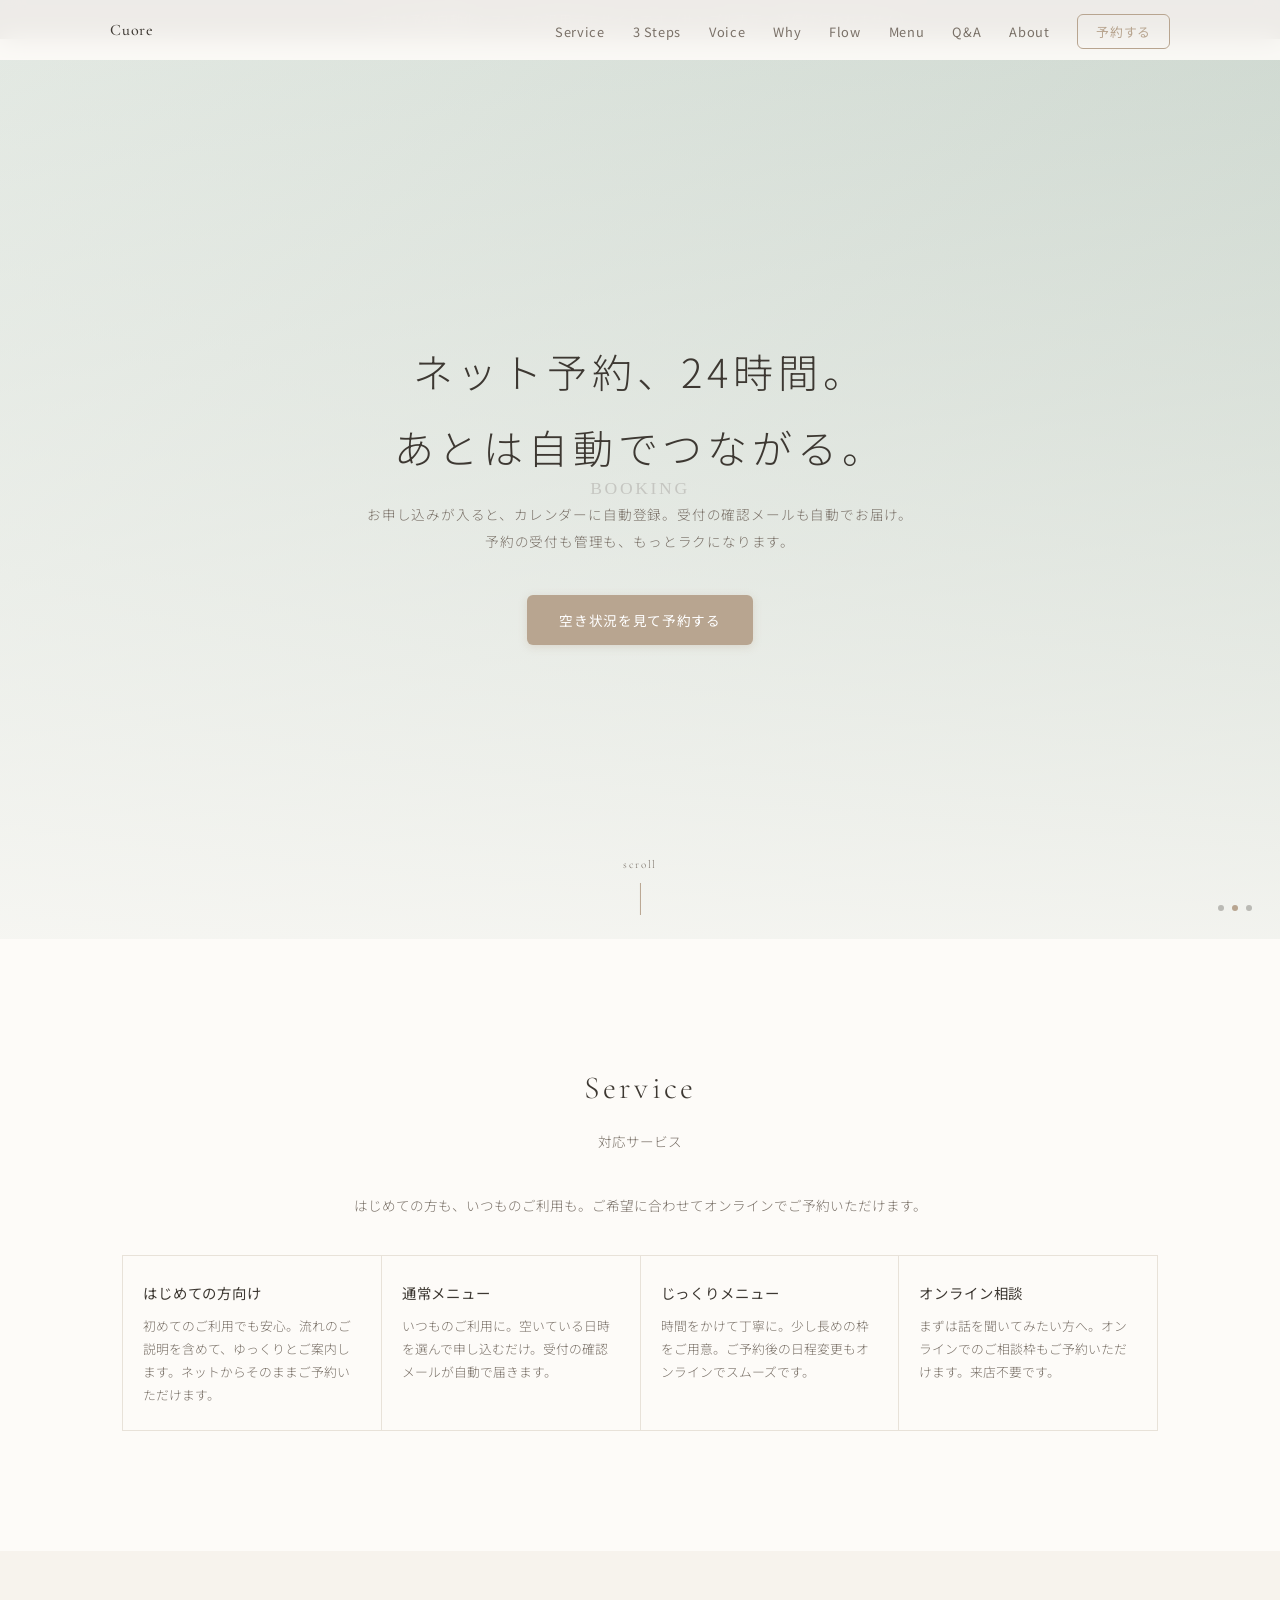
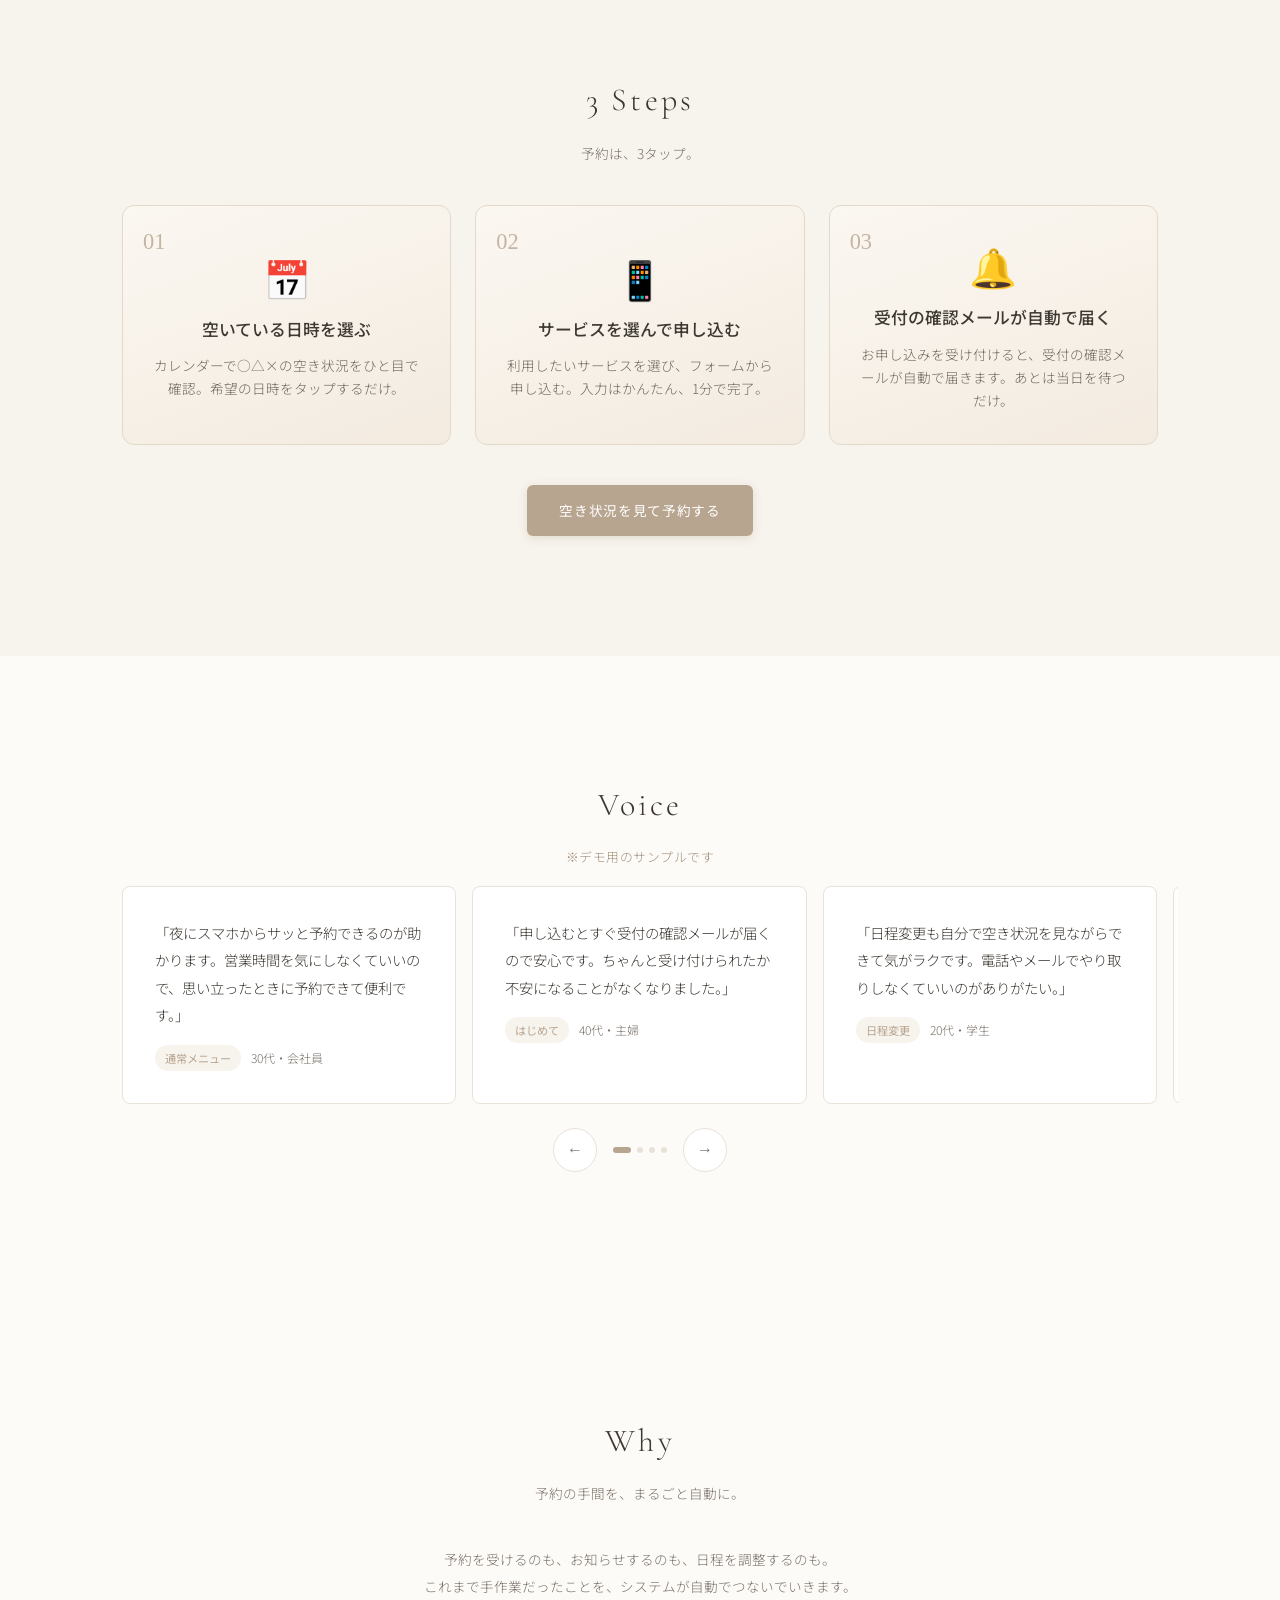
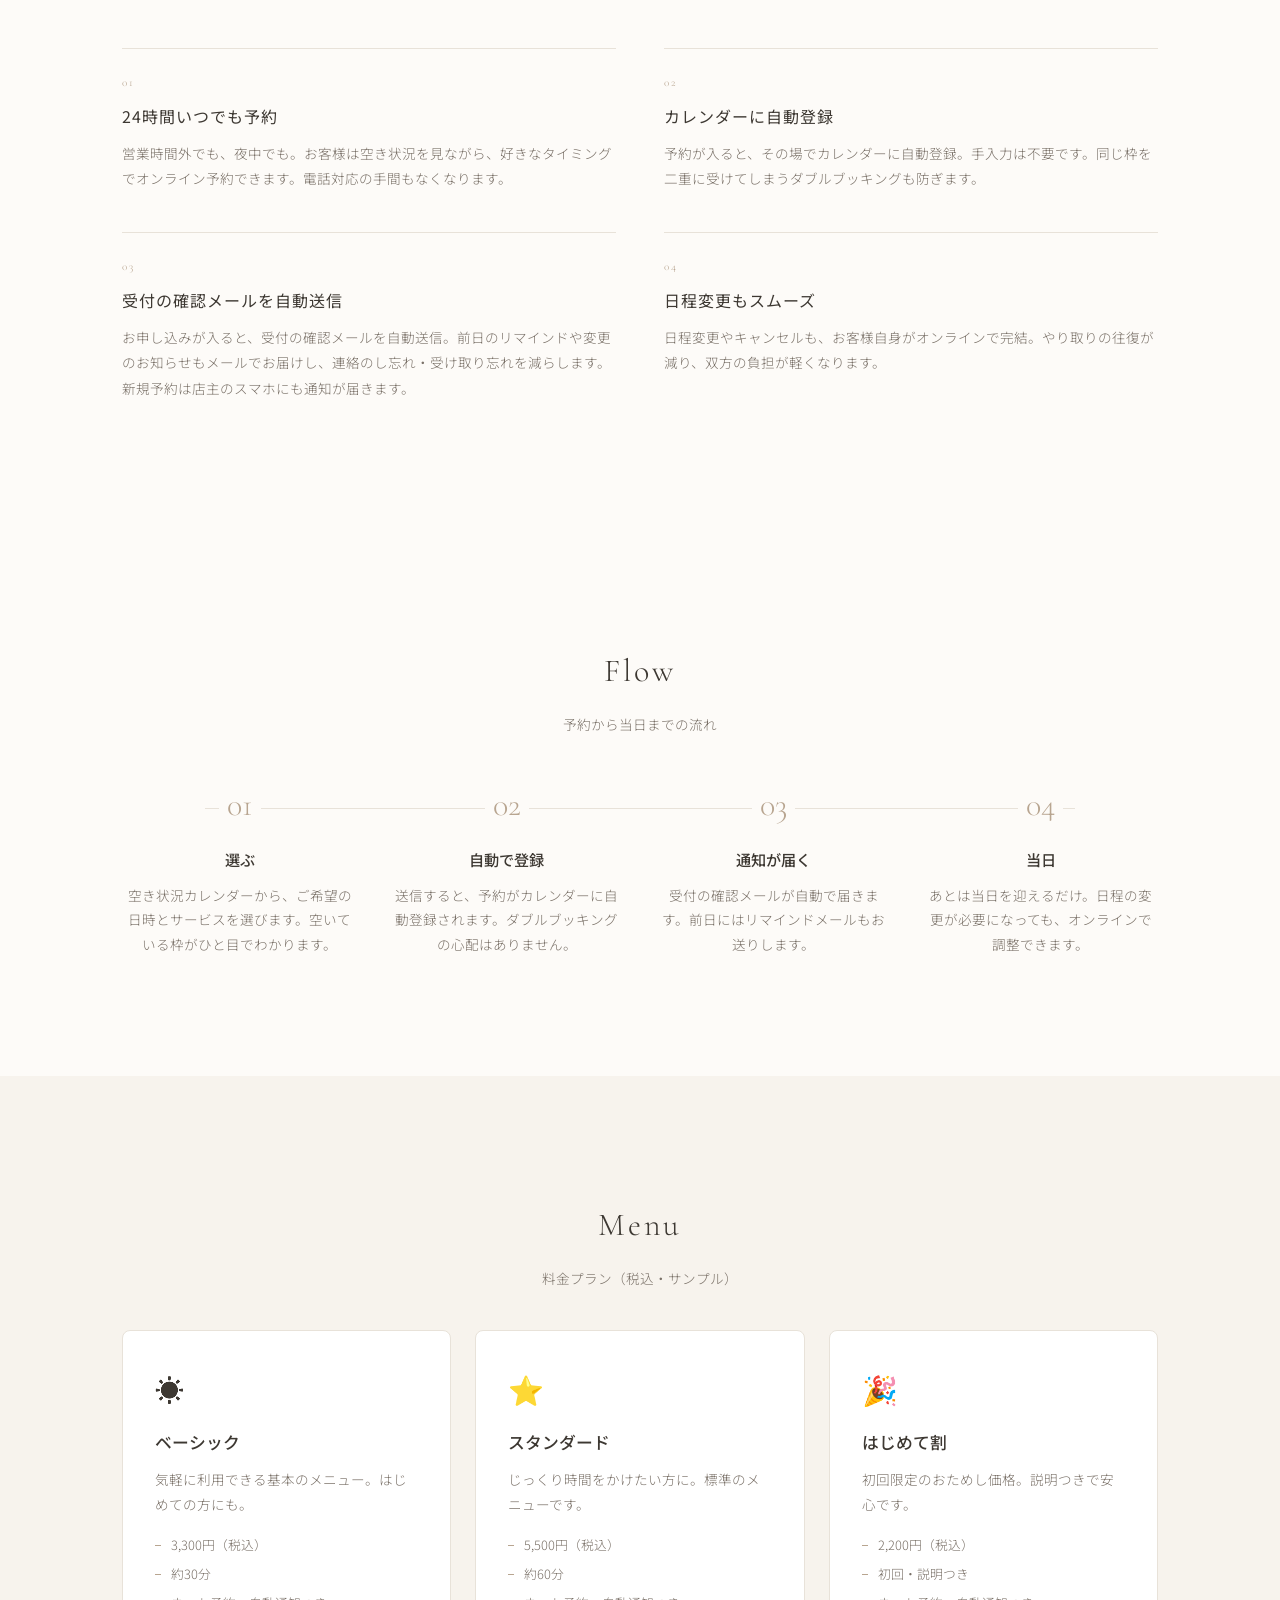
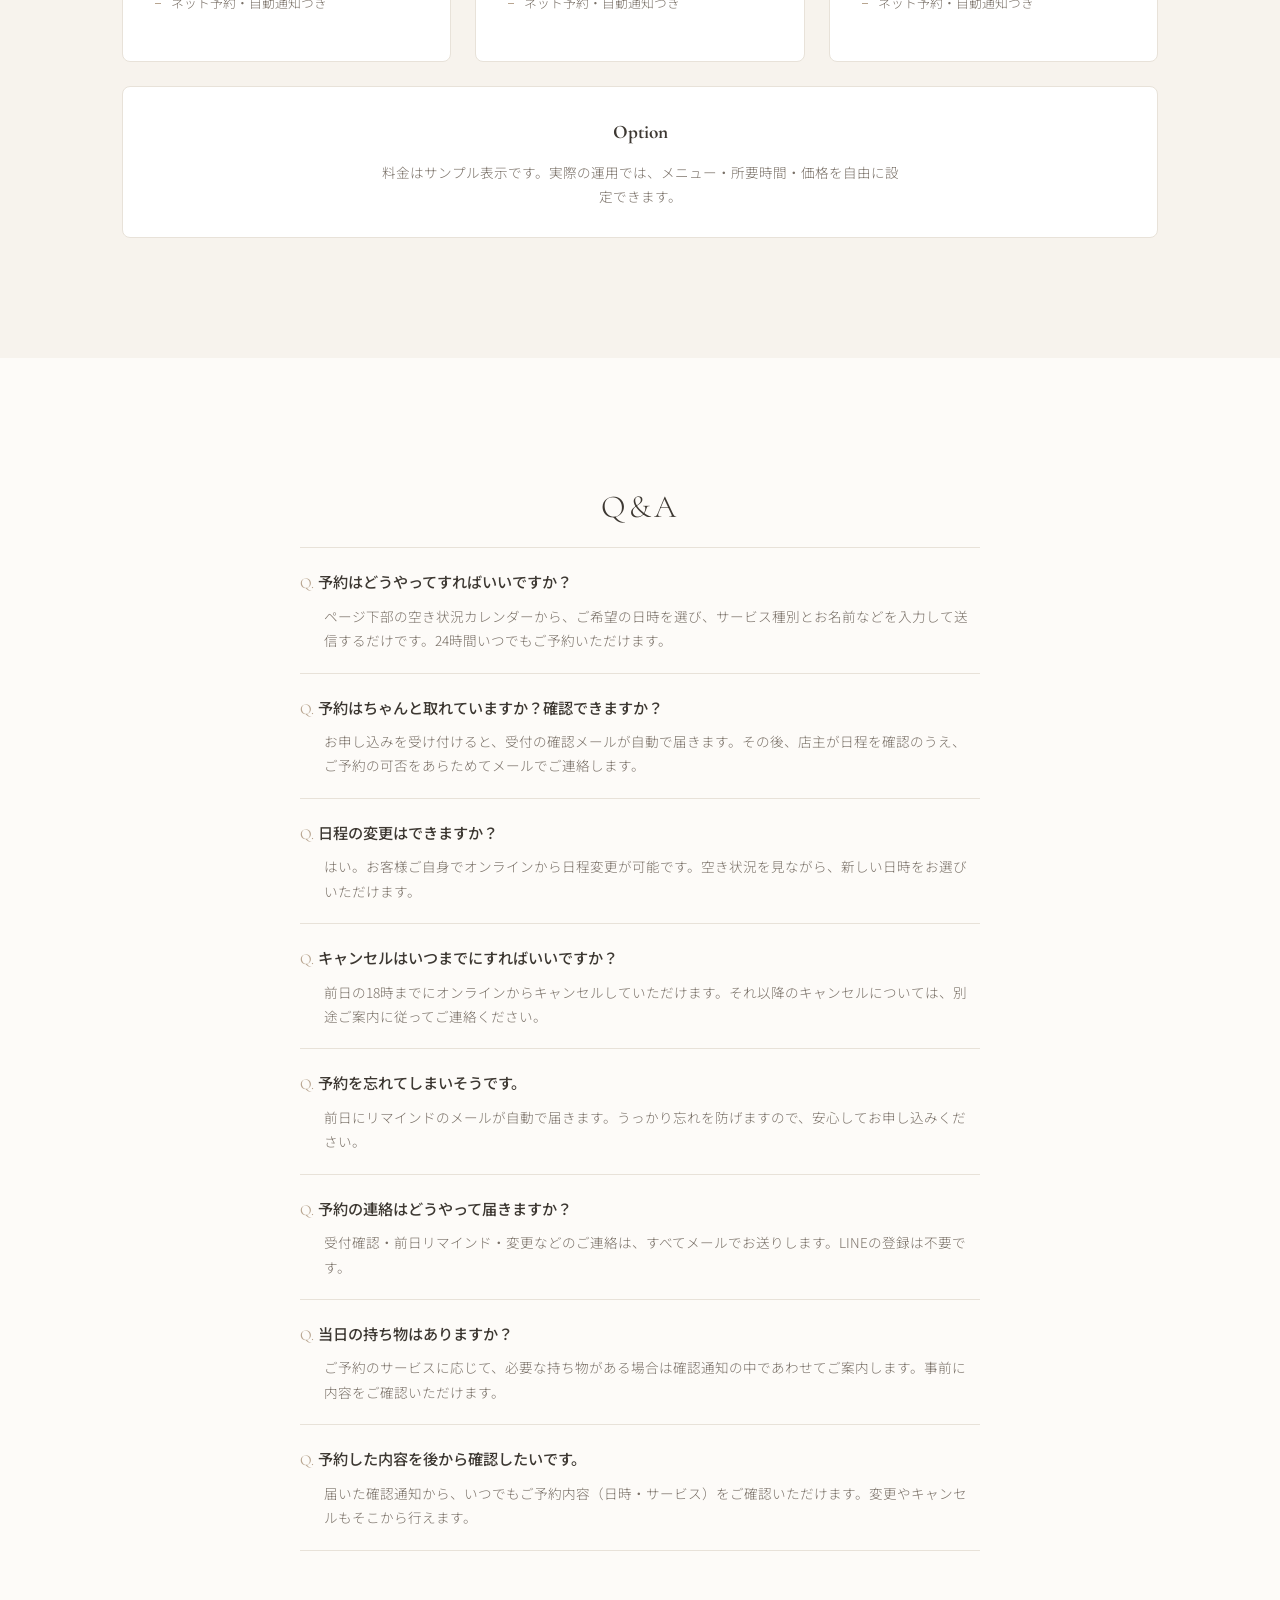
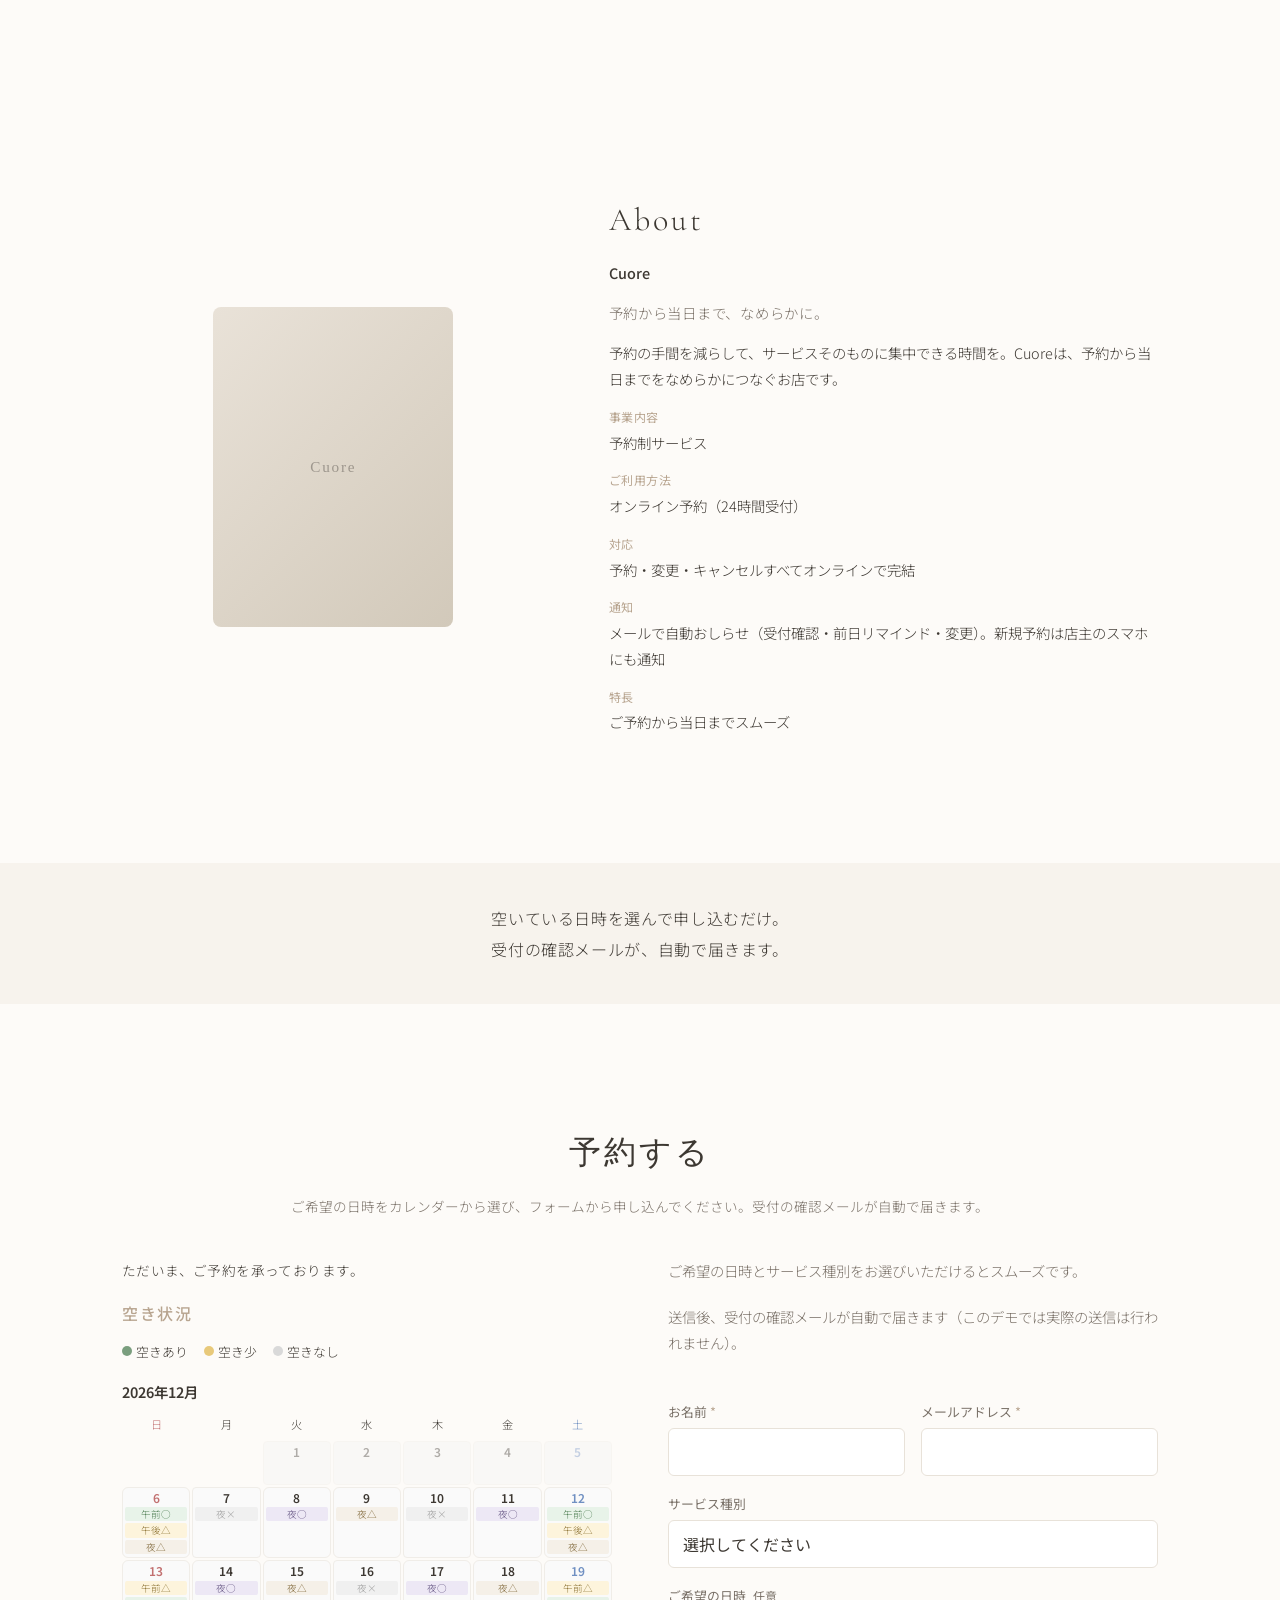
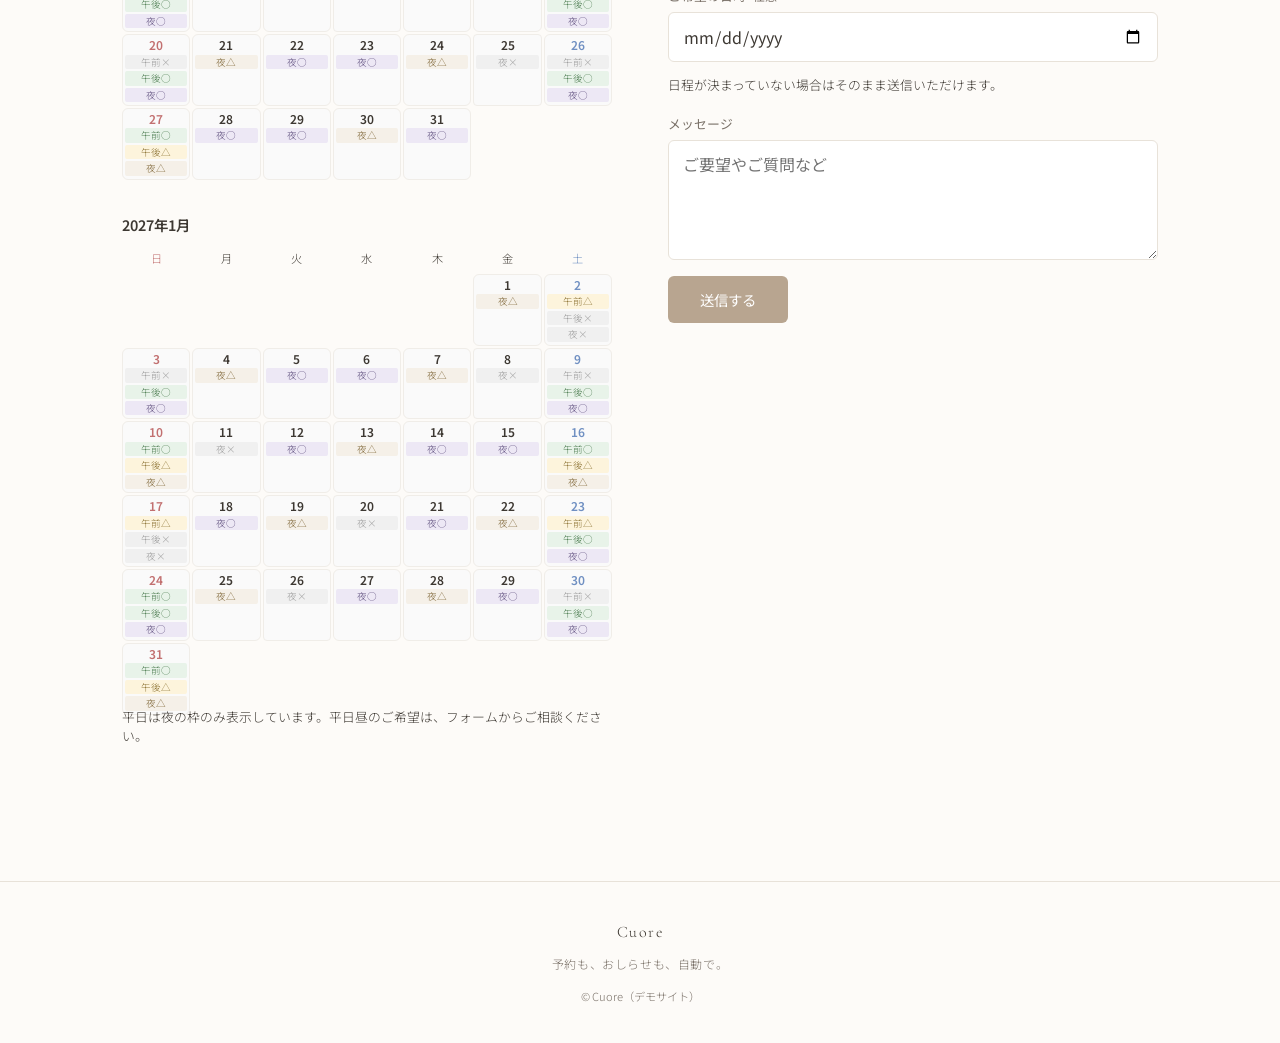
==== index.html @ a4e42550 "Add generic booking-system demo Co-Authored-By: Claude Opus 4.8 <noreply@anthropic.com>" ====
<!DOCTYPE html>
<html lang="ja">
<head>
  <meta charset="UTF-8">
  <meta name="viewport" content="width=device-width, initial-scale=1.0">
  <title>Cuore（クオーレ）｜ネット予約自動化システム デモサイト</title>
  <meta name="description" content="予約から当日まで、なめらかに。24時間ネット予約、カレンダー自動登録、メールでの受付確認・おしらせ自動化に対応した予約受付・管理システムの汎用デモサイトです。">
  <meta name="robots" content="noindex, nofollow">
  <meta name="theme-color" content="#FDFBF8">
  <meta name="apple-mobile-web-app-capable" content="yes">
  <meta name="apple-mobile-web-app-status-bar-style" content="default">
  <link rel="preconnect" href="https://fonts.googleapis.com">
  <link rel="preconnect" href="https://fonts.gstatic.com" crossorigin>
  <link href="https://fonts.googleapis.com/css2?family=Cormorant+Garamond:ital,wght@0,300;0,400;0,500;1,300&family=Noto+Sans+JP:wght@300;400;500&display=swap" rel="stylesheet">
  <link rel="stylesheet" href="style.css">
</head>
<body>

  <!-- Demo banner -->
  <div class="demo-banner">これは予約自動化システムの汎用デモサイトです（サンプル表示・送信は行われません）</div>

  <!-- Navigation -->
  <nav class="nav" id="nav">
    <div class="nav-inner">
      <a href="#" class="nav-logo">Cuore</a>
      <button class="nav-toggle" id="navToggle" aria-label="メニューを開く" aria-expanded="false">
        <span></span><span></span><span></span>
      </button>
      <ul class="nav-links" id="navLinks">
        <li><a href="#genre">Service</a></li>
        <li><a href="#gallery">3 Steps</a></li>
        <li><a href="#voice">Voice</a></li>
        <li><a href="#why">Why</a></li>
        <li><a href="#flow">Flow</a></li>
        <li><a href="#menu">Menu</a></li>
        <li><a href="#faq">Q&amp;A</a></li>
        <li><a href="#about">About</a></li>
        <li><a href="#contact" class="nav-cta">予約する</a></li>
      </ul>
    </div>
  </nav>

  <!-- Hero -->
  <section class="hero">
    <div class="hero-slides">
      <div class="hero-slide active"><span class="hero-ph-label">Cuore</span></div>
      <div class="hero-slide"><span class="hero-ph-label">Booking</span></div>
      <div class="hero-slide"><span class="hero-ph-label">Smooth</span></div>
    </div>
    <div class="hero-dots">
      <button class="hero-dot active" aria-label="スライド1"></button>
      <button class="hero-dot" aria-label="スライド2"></button>
      <button class="hero-dot" aria-label="スライド3"></button>
    </div>
    <div class="hero-content">
      <h1 class="hero-title">ネット予約、24時間。<br>あとは自動でつながる。</h1>
      <p class="hero-sub">お申し込みが入ると、カレンダーに自動登録。受付の確認メールも自動でお届け。<br>予約の受付も管理も、もっとラクになります。</p>
      <a href="#contact" class="hero-cta">空き状況を見て予約する</a>
    </div>
    <div class="hero-scroll">
      <span>scroll</span>
      <div class="hero-scroll-line"></div>
    </div>
  </section>

  <!-- Service -->
  <section id="genre" class="section genre-section" aria-label="対応サービス">
    <div class="container">
      <h2 class="section-label center">Service</h2>
      <p class="section-subtitle">対応サービス</p>
      <p class="genre-lead">はじめての方も、いつものご利用も。ご希望に合わせてオンラインでご予約いただけます。</p>
      <div class="genre-grid">
        <div class="genre-card fade-in">
          <h3 class="genre-title">はじめての方向け</h3>
          <p class="genre-body">初めてのご利用でも安心。流れのご説明を含めて、ゆっくりとご案内します。ネットからそのままご予約いただけます。</p>
        </div>
        <div class="genre-card fade-in">
          <h3 class="genre-title">通常メニュー</h3>
          <p class="genre-body">いつものご利用に。空いている日時を選んで申し込むだけ。受付の確認メールが自動で届きます。</p>
        </div>
        <div class="genre-card fade-in">
          <h3 class="genre-title">じっくりメニュー</h3>
          <p class="genre-body">時間をかけて丁寧に。少し長めの枠をご用意。ご予約後の日程変更もオンラインでスムーズです。</p>
        </div>
        <div class="genre-card fade-in">
          <h3 class="genre-title">オンライン相談</h3>
          <p class="genre-body">まずは話を聞いてみたい方へ。オンラインでのご相談枠もご予約いただけます。来店不要です。</p>
        </div>
      </div>
    </div>
  </section>

  <!-- 3 Steps (replaces gallery) -->
  <section id="gallery" class="section gallery" aria-label="予約の3ステップ">
    <div class="container">
      <h2 class="section-label center">3 Steps</h2>
      <p class="section-subtitle">予約は、3タップ。</p>
      <div class="steps3">
        <div class="step3-card fade-in">
          <span class="step3-num">01</span>
          <div class="step3-icon">&#128197;</div>
          <h3 class="step3-title">空いている日時を選ぶ</h3>
          <p class="step3-body">カレンダーで○△×の空き状況をひと目で確認。希望の日時をタップするだけ。</p>
        </div>
        <div class="step3-card fade-in">
          <span class="step3-num">02</span>
          <div class="step3-icon">&#128241;</div>
          <h3 class="step3-title">サービスを選んで申し込む</h3>
          <p class="step3-body">利用したいサービスを選び、フォームから申し込む。入力はかんたん、1分で完了。</p>
        </div>
        <div class="step3-card fade-in">
          <span class="step3-num">03</span>
          <div class="step3-icon">&#128276;</div>
          <h3 class="step3-title">受付の確認メールが自動で届く</h3>
          <p class="step3-body">お申し込みを受け付けると、受付の確認メールが自動で届きます。あとは当日を待つだけ。</p>
        </div>
      </div>
      <div class="gallery-cta">
        <a href="#contact" class="hero-cta">空き状況を見て予約する</a>
      </div>
    </div>
  </section>

  <!-- Voice -->
  <section id="voice" class="section voice" aria-label="お客様の声">
    <div class="container">
      <h2 class="section-label center">Voice</h2>
      <p class="demo-note">※デモ用のサンプルです</p>
      <div class="voice-carousel" id="voiceCarousel">
        <div class="voice-track">
          <div class="voice-card fade-in">
            <p class="voice-text">「夜にスマホからサッと予約できるのが助かります。営業時間を気にしなくていいので、思い立ったときに予約できて便利です。」</p>
            <div class="voice-meta">
              <span class="voice-tag">通常メニュー</span>
              <span class="voice-author">30代・会社員</span>
            </div>
          </div>
          <div class="voice-card fade-in">
            <p class="voice-text">「申し込むとすぐ受付の確認メールが届くので安心です。ちゃんと受け付けられたか不安になることがなくなりました。」</p>
            <div class="voice-meta">
              <span class="voice-tag">はじめて</span>
              <span class="voice-author">40代・主婦</span>
            </div>
          </div>
          <div class="voice-card fade-in">
            <p class="voice-text">「日程変更も自分で空き状況を見ながらできて気がラクです。電話やメールでやり取りしなくていいのがありがたい。」</p>
            <div class="voice-meta">
              <span class="voice-tag">日程変更</span>
              <span class="voice-author">20代・学生</span>
            </div>
          </div>
          <div class="voice-card fade-in">
            <p class="voice-text">「前日にリマインドが来るのでうっかり忘れがなくなりました。通知が来ると『そうだ明日だった』と思い出せて助かります。」</p>
            <div class="voice-meta">
              <span class="voice-tag">リマインド</span>
              <span class="voice-author">50代・自営業</span>
            </div>
          </div>
        </div>
      </div>
      <div class="voice-nav">
        <button class="voice-nav-btn" id="voicePrev" aria-label="前へ">&larr;</button>
        <div class="voice-dots" id="voiceDots"></div>
        <button class="voice-nav-btn" id="voiceNext" aria-label="次へ">&rarr;</button>
      </div>
    </div>
  </section>

  <!-- Why -->
  <section id="why" class="section why-section" aria-label="選ばれる理由">
    <div class="container">
      <h2 class="section-label center">Why</h2>
      <p class="section-subtitle">予約の手間を、まるごと自動に。</p>
      <p class="why-lead">予約を受けるのも、お知らせするのも、日程を調整するのも。<br>これまで手作業だったことを、システムが自動でつないでいきます。</p>
      <div class="why-grid">
        <div class="why-card fade-in">
          <span class="why-number">01</span>
          <h3 class="why-title">24時間いつでも予約</h3>
          <p class="why-body">営業時間外でも、夜中でも。お客様は空き状況を見ながら、好きなタイミングでオンライン予約できます。電話対応の手間もなくなります。</p>
        </div>
        <div class="why-card fade-in">
          <span class="why-number">02</span>
          <h3 class="why-title">カレンダーに自動登録</h3>
          <p class="why-body">予約が入ると、その場でカレンダーに自動登録。手入力は不要です。同じ枠を二重に受けてしまうダブルブッキングも防ぎます。</p>
        </div>
        <div class="why-card fade-in">
          <span class="why-number">03</span>
          <h3 class="why-title">受付の確認メールを自動送信</h3>
          <p class="why-body">お申し込みが入ると、受付の確認メールを自動送信。前日のリマインドや変更のお知らせもメールでお届けし、連絡のし忘れ・受け取り忘れを減らします。新規予約は店主のスマホにも通知が届きます。</p>
        </div>
        <div class="why-card fade-in">
          <span class="why-number">04</span>
          <h3 class="why-title">日程変更もスムーズ</h3>
          <p class="why-body">日程変更やキャンセルも、お客様自身がオンラインで完結。やり取りの往復が減り、双方の負担が軽くなります。</p>
        </div>
      </div>
    </div>
  </section>

  <!-- Flow -->
  <section id="flow" class="section flow" aria-label="予約の流れ">
    <div class="container">
      <h2 class="section-label center">Flow</h2>
      <p class="section-subtitle">予約から当日までの流れ</p>
      <div class="flow-steps">
        <div class="flow-step fade-in">
          <div class="flow-number">01</div>
          <h3 class="flow-step-title">選ぶ</h3>
          <p class="flow-step-desc">空き状況カレンダーから、ご希望の日時とサービスを選びます。空いている枠がひと目でわかります。</p>
        </div>
        <div class="flow-step fade-in">
          <div class="flow-number">02</div>
          <h3 class="flow-step-title">自動で登録</h3>
          <p class="flow-step-desc">送信すると、予約がカレンダーに自動登録されます。ダブルブッキングの心配はありません。</p>
        </div>
        <div class="flow-step fade-in">
          <div class="flow-number">03</div>
          <h3 class="flow-step-title">通知が届く</h3>
          <p class="flow-step-desc">受付の確認メールが自動で届きます。前日にはリマインドメールもお送りします。</p>
        </div>
        <div class="flow-step fade-in">
          <div class="flow-number">04</div>
          <h3 class="flow-step-title">当日</h3>
          <p class="flow-step-desc">あとは当日を迎えるだけ。日程の変更が必要になっても、オンラインで調整できます。</p>
        </div>
      </div>
    </div>
  </section>

  <!-- Menu -->
  <section id="menu" class="section menu-section" aria-label="メニューと料金">
    <div class="container">
      <h2 class="section-label center">Menu</h2>
      <p class="section-subtitle">料金プラン（税込・サンプル）</p>
      <div class="menu-grid">
        <div class="menu-card fade-in">
          <div class="menu-icon">&#9728;&#65039;</div>
          <h3 class="menu-name">ベーシック</h3>
          <p class="menu-desc">気軽に利用できる基本のメニュー。はじめての方にも。</p>
          <ul class="menu-details">
            <li>3,300円（税込）</li>
            <li>約30分</li>
            <li>ネット予約・自動通知つき</li>
          </ul>
        </div>
        <div class="menu-card fade-in">
          <div class="menu-icon">&#11088;</div>
          <h3 class="menu-name">スタンダード</h3>
          <p class="menu-desc">じっくり時間をかけたい方に。標準のメニューです。</p>
          <ul class="menu-details">
            <li>5,500円（税込）</li>
            <li>約60分</li>
            <li>ネット予約・自動通知つき</li>
          </ul>
        </div>
        <div class="menu-card fade-in">
          <div class="menu-icon">&#127881;</div>
          <h3 class="menu-name">はじめて割</h3>
          <p class="menu-desc">初回限定のおためし価格。説明つきで安心です。</p>
          <ul class="menu-details">
            <li>2,200円（税込）</li>
            <li>初回・説明つき</li>
            <li>ネット予約・自動通知つき</li>
          </ul>
        </div>
      </div>
      <div class="menu-option fade-in">
        <h3 class="menu-option-title">Option</h3>
        <p>料金はサンプル表示です。実際の運用では、メニュー・所要時間・価格を自由に設定できます。</p>
      </div>
    </div>
  </section>

  <!-- FAQ -->
  <section id="faq" class="section faq-section" aria-label="よくある質問">
    <div class="container">
      <h2 class="section-label center">Q&amp;A</h2>
      <div class="faq-list">
        <div class="faq-item fade-in">
          <h3 class="faq-question">予約はどうやってすればいいですか？</h3>
          <p class="faq-answer">ページ下部の空き状況カレンダーから、ご希望の日時を選び、サービス種別とお名前などを入力して送信するだけです。24時間いつでもご予約いただけます。</p>
        </div>
        <div class="faq-item fade-in">
          <h3 class="faq-question">予約はちゃんと取れていますか？確認できますか？</h3>
          <p class="faq-answer">お申し込みを受け付けると、受付の確認メールが自動で届きます。その後、店主が日程を確認のうえ、ご予約の可否をあらためてメールでご連絡します。</p>
        </div>
        <div class="faq-item fade-in">
          <h3 class="faq-question">日程の変更はできますか？</h3>
          <p class="faq-answer">はい。お客様ご自身でオンラインから日程変更が可能です。空き状況を見ながら、新しい日時をお選びいただけます。</p>
        </div>
        <div class="faq-item fade-in">
          <h3 class="faq-question">キャンセルはいつまでにすればいいですか？</h3>
          <p class="faq-answer">前日の18時までにオンラインからキャンセルしていただけます。それ以降のキャンセルについては、別途ご案内に従ってご連絡ください。</p>
        </div>
        <div class="faq-item fade-in">
          <h3 class="faq-question">予約を忘れてしまいそうです。</h3>
          <p class="faq-answer">前日にリマインドのメールが自動で届きます。うっかり忘れを防げますので、安心してお申し込みください。</p>
        </div>
        <div class="faq-item fade-in">
          <h3 class="faq-question">予約の連絡はどうやって届きますか？</h3>
          <p class="faq-answer">受付確認・前日リマインド・変更などのご連絡は、すべてメールでお送りします。LINEの登録は不要です。</p>
        </div>
        <div class="faq-item fade-in">
          <h3 class="faq-question">当日の持ち物はありますか？</h3>
          <p class="faq-answer">ご予約のサービスに応じて、必要な持ち物がある場合は確認通知の中であわせてご案内します。事前に内容をご確認いただけます。</p>
        </div>
        <div class="faq-item fade-in">
          <h3 class="faq-question">予約した内容を後から確認したいです。</h3>
          <p class="faq-answer">届いた確認通知から、いつでもご予約内容（日時・サービス）をご確認いただけます。変更やキャンセルもそこから行えます。</p>
        </div>
      </div>
    </div>
  </section>

  <!-- About -->
  <section id="about" class="section about" aria-label="このお店について">
    <div class="container">
      <div class="about-grid">
        <div class="about-image about-ph fade-in"><span class="about-ph-label">Cuore</span></div>
        <div class="about-text fade-in">
          <h2 class="section-label">About</h2>
          <p class="about-name">Cuore</p>
          <p class="about-lead">予約から当日まで、なめらかに。</p>
          <p class="about-summary">予約の手間を減らして、サービスそのものに集中できる時間を。Cuoreは、予約から当日までをなめらかにつなぐお店です。</p>
          <div class="about-profile-list">
            <dl class="about-dl">
              <dt>事業内容</dt>
              <dd>予約制サービス</dd>
              <dt>ご利用方法</dt>
              <dd>オンライン予約（24時間受付）</dd>
              <dt>対応</dt>
              <dd>予約・変更・キャンセルすべてオンラインで完結</dd>
              <dt>通知</dt>
              <dd>メールで自動おしらせ（受付確認・前日リマインド・変更）。新規予約は店主のスマホにも通知</dd>
              <dt>特長</dt>
              <dd>ご予約から当日までスムーズ</dd>
            </dl>
          </div>
        </div>
      </div>
    </div>
  </section>

  <!-- Contact Nudge -->
  <div class="contact-nudge">
    <div class="container">
      <p class="contact-nudge-text">空いている日時を選んで申し込むだけ。<br>受付の確認メールが、自動で届きます。</p>
    </div>
  </div>

  <!-- Contact -->
  <section id="contact" class="section contact" aria-label="予約">
    <div class="container">
      <h2 class="section-label center">予約する</h2>
      <p class="section-subtitle">ご希望の日時をカレンダーから選び、フォームから申し込んでください。受付の確認メールが自動で届きます。</p>

      <div class="contact-layout">
        <div class="av-section fade-in">
          <p class="av-accepting">ただいま、ご予約を承っております。</p>
          <h3 class="av-section-title">空き状況</h3>
          <div class="av-legend">
            <span class="av-legend-item"><span class="av-dot av-open"></span>空きあり</span>
            <span class="av-legend-item"><span class="av-dot av-limited"></span>空き少</span>
            <span class="av-legend-item"><span class="av-dot av-busy"></span>空きなし</span>
          </div>
          <div id="availabilityCalendar" class="av-calendars"></div>
          <p class="av-note">平日は夜の枠のみ表示しています。平日昼のご希望は、フォームからご相談ください。</p>
        </div>

      <div class="contact-inner">
        <div class="contact-info fade-in">
          <p>ご希望の日時とサービス種別をお選びいただけるとスムーズです。</p>
          <p class="contact-note">送信後、受付の確認メールが自動で届きます（このデモでは実際の送信は行われません）。</p>
        </div>
        <form class="contact-form fade-in" id="contactForm">
          <div class="form-row">
            <div class="form-group">
              <label for="name">お名前 <span class="required">*</span></label>
              <input type="text" id="name" name="name" required autocomplete="name">
            </div>
            <div class="form-group">
              <label for="email">メールアドレス <span class="required">*</span></label>
              <input type="email" id="email" name="email" required autocomplete="email">
            </div>
          </div>
          <div class="form-group">
            <label for="category">サービス種別</label>
            <select id="category" name="category">
              <option value="">選択してください</option>
              <option value="first">はじめての方向け</option>
              <option value="standard">通常メニュー</option>
              <option value="long">じっくりメニュー</option>
              <option value="online">オンライン相談</option>
              <option value="other">その他（ご相談）</option>
            </select>
          </div>
          <div class="form-group">
            <label>ご希望の日時 <span class="optional">任意</span></label>
            <div class="date-slot-picker">
              <input type="date" id="preferredDatePicker" class="preferred-date-input">
              <div id="slotContainer" class="slot-container" style="display:none">
                <p class="slot-loading" id="slotLoading">空き枠を確認中...</p>
                <div id="slotButtons" class="slot-buttons"></div>
                <p class="slot-none" id="slotNone" style="display:none">この日は空きがありません。別の日をお選びいただくか、日時未定のままご相談ください。</p>
              </div>
            </div>
            <p class="form-hint">日程が決まっていない場合はそのまま送信いただけます。</p>
            <input type="hidden" id="preferredDate" name="preferredDate">
          </div>
          <div class="form-group">
            <label for="message">メッセージ</label>
            <textarea id="message" name="message" rows="4" placeholder="ご要望やご質問など"></textarea>
          </div>
          <button type="submit" class="form-submit">送信する</button>
        </form>
      </div>
      </div><!-- /.contact-layout -->
    </div>
  </section>

  <!-- Footer -->
  <footer class="footer">
    <div class="container">
      <p class="footer-logo">Cuore</p>
      <p class="footer-tagline">予約も、おしらせも、自動で。</p>
      <p class="footer-copy">&copy; Cuore（デモサイト）</p>
    </div>
  </footer>

  <!-- Mobile fixed CTA -->
  <div class="mobile-cta" id="mobileCta">
    <a href="#contact" class="mobile-cta-btn">空き状況を見て予約する</a>
  </div>

  <script src="script.js"></script>
</body>
</html>
---- style.css ----
/* ============================================
   Booking System Demo
   Design: Warm, light, friendly
   Mobile-first responsive
   ============================================ */

/* --- Reset & Variables --- */
*, *::before, *::after {
  margin: 0;
  padding: 0;
  box-sizing: border-box;
}

:root {
  --color-bg: #FDFBF8;
  --color-bg-warm: #F7F3ED;
  --color-bg-accent: #EDE8DF;
  --color-text: #3D3832;
  --color-text-light: #7A7168;
  --color-accent: #B8A590;
  --color-accent-hover: #A08E78;
  --color-white: #FFFFFF;
  --color-border: #E8E2D9;
  --color-success: #7A9E7E;

  --font-display: 'Cormorant Garamond', serif;
  --font-body: 'Noto Sans JP', sans-serif;

  --container-max: 1100px;
  --transition: 0.3s ease;
  --radius: 6px;
}

html {
  scroll-behavior: smooth;
  font-size: 16px;
  scroll-padding-top: 64px;
}

body {
  font-family: var(--font-body);
  font-weight: 300;
  color: var(--color-text);
  background-color: var(--color-bg);
  line-height: 1.8;
  -webkit-font-smoothing: antialiased;
  -webkit-text-size-adjust: 100%;
  overflow-x: hidden;
}

/* Prevent image theft */
img {
  max-width: 100%;
  height: auto;
  display: block;
  -webkit-user-drag: none;
  user-select: none;
  -webkit-touch-callout: none;
}

a {
  color: inherit;
  text-decoration: none;
}

.container {
  max-width: var(--container-max);
  margin: 0 auto;
  padding: 0 20px;
}

/* --- Animations --- */
.fade-in {
  opacity: 0;
  transform: translateY(24px);
  transition: opacity 0.7s ease, transform 0.7s ease;
}

.fade-in.visible {
  opacity: 1;
  transform: translateY(0);
}

/* Fallback: if JS hasn't run after 2s, show everything */
@media (prefers-reduced-motion: reduce) {
  .fade-in {
    opacity: 1;
    transform: none;
  }
}

/* Gallery images should always be visible even before animation */
.gallery-item img,
.about-image img {
  opacity: 1 !important;
}

/* --- Navigation --- */
.nav {
  position: fixed;
  top: 0;
  left: 0;
  width: 100%;
  z-index: 100;
  background: rgba(253, 251, 248, 0.92);
  backdrop-filter: blur(12px);
  -webkit-backdrop-filter: blur(12px);
  transition: box-shadow var(--transition), background var(--transition);
}

.nav.scrolled {
  background: rgba(253, 251, 248, 0.97);
  box-shadow: 0 1px 8px rgba(0,0,0,0.06);
}

.nav-inner {
  max-width: var(--container-max);
  margin: 0 auto;
  padding: 0 20px;
  display: flex;
  align-items: center;
  justify-content: space-between;
  height: 60px;
}

.nav-logo {
  font-family: var(--font-display);
  font-size: 1rem;
  font-weight: 500;
  letter-spacing: 0.05em;
  color: var(--color-text);
  white-space: nowrap;
}

.nav-links {
  display: none;
  position: absolute;
  top: 60px;
  left: 0;
  right: 0;
  background: rgba(253, 251, 248, 0.98);
  backdrop-filter: blur(12px);
  -webkit-backdrop-filter: blur(12px);
  flex-direction: column;
  padding: 20px;
  gap: 16px;
  list-style: none;
  border-bottom: 1px solid var(--color-border);
}

.nav-links.active {
  display: flex;
}

.nav-links a {
  font-size: 0.8rem;
  font-weight: 400;
  letter-spacing: 0.05em;
  color: var(--color-text-light);
  transition: color var(--transition);
  position: relative;
}

.nav-links a::after {
  content: '';
  position: absolute;
  bottom: -4px;
  left: 0;
  width: 0;
  height: 1px;
  background: var(--color-accent);
  transition: width var(--transition);
}

.nav-links a:hover::after {
  width: 100%;
}

.nav-links a:hover {
  color: var(--color-text);
}

.nav-cta {
  padding: 7px 18px !important;
  border: 1px solid var(--color-accent) !important;
  border-radius: var(--radius) !important;
  color: var(--color-accent) !important;
  transition: all var(--transition) !important;
}

.nav-cta::after {
  display: none !important;
}

.nav-cta:hover {
  background: var(--color-accent) !important;
  color: var(--color-white) !important;
}

.nav-toggle {
  display: flex;
  flex-direction: column;
  gap: 5px;
  background: none;
  border: none;
  cursor: pointer;
  padding: 8px 4px;
  -webkit-tap-highlight-color: transparent;
}

.nav-toggle span {
  display: block;
  width: 22px;
  height: 1.5px;
  background: var(--color-text);
  transition: var(--transition);
  transform-origin: center;
}

.nav-toggle.active span:nth-child(1) {
  transform: rotate(45deg) translate(4.5px, 4.5px);
}

.nav-toggle.active span:nth-child(2) {
  opacity: 0;
}

.nav-toggle.active span:nth-child(3) {
  transform: rotate(-45deg) translate(4.5px, -4.5px);
}

/* --- Hero --- */
.hero {
  position: relative;
  height: 100svh;
  min-height: 560px;
  display: flex;
  align-items: center;
  justify-content: center;
  overflow: hidden;
}

.hero-slides {
  position: absolute;
  inset: 0;
  z-index: 0;
}

.hero-slides::after {
  content: '';
  position: absolute;
  inset: 0;
  background: linear-gradient(
    to bottom,
    rgba(253, 251, 248, 0.2) 0%,
    rgba(253, 251, 248, 0.45) 40%,
    rgba(253, 251, 248, 0.85) 100%
  );
  z-index: 1;
}

.hero-slide {
  position: absolute;
  inset: 0;
  opacity: 0;
  transition: opacity 1.2s ease;
}

.hero-slide.active {
  opacity: 1;
}

.hero-slide img {
  width: 100%;
  height: 100%;
  object-fit: cover;
}

.hero-dots {
  position: absolute;
  bottom: 28px;
  right: 28px;
  display: flex;
  gap: 8px;
  z-index: 2;
}

.hero-dot {
  width: 6px;
  height: 6px;
  border-radius: 50%;
  border: none;
  background: rgba(61, 56, 50, 0.3);
  cursor: pointer;
  padding: 0;
  transition: background var(--transition);
}

.hero-dot.active {
  background: var(--color-accent);
}

.hero-content {
  position: relative;
  z-index: 1;
  text-align: center;
  padding: 0 20px;
  max-width: 600px;
}

.hero-subtitle {
  font-family: var(--font-display);
  font-size: 0.9rem;
  letter-spacing: 0.2em;
  color: var(--color-accent);
  margin-bottom: 16px;
}

.hero-title {
  font-family: var(--font-body);
  font-size: 1.8rem;
  font-weight: 300;
  line-height: 1.9;
  letter-spacing: 0.12em;
  color: var(--color-text);
  margin-bottom: 16px;
}

.hero-lead {
  font-size: 0.85rem;
  color: var(--color-text-light);
  margin-bottom: 32px;
  line-height: 1.7;
}

.hero-sub {
  font-size: 0.85rem;
  color: var(--color-text-light);
  margin-bottom: 40px;
  line-height: 2.0;
  letter-spacing: 0.06em;
}

.hero-stats {
  list-style: none;
  padding: 0;
  margin: 0 0 24px;
  display: flex;
  flex-direction: column;
  gap: 4px;
}

.hero-stats li {
  font-size: 0.78rem;
  color: var(--color-text-light);
  letter-spacing: 0.05em;
}

.hero-stats li strong {
  font-weight: 500;
  color: var(--color-text);
}

.hero-quote {
  font-size: 0.95rem;
  color: var(--color-text);
  margin-bottom: 32px;
  letter-spacing: 0.05em;
}

.hero-quote-source {
  font-size: 0.7rem;
  color: var(--color-text-light);
  margin-left: 0.5em;
}

.hero-cta {
  display: inline-block;
  padding: 13px 32px;
  background: var(--color-accent);
  color: var(--color-white);
  font-size: 0.85rem;
  font-weight: 400;
  letter-spacing: 0.05em;
  border-radius: var(--radius);
  transition: all var(--transition);
  box-shadow: 0 2px 8px rgba(184, 165, 144, 0.3);
}

.hero-cta:hover {
  background: var(--color-accent-hover);
  transform: translateY(-1px);
  box-shadow: 0 4px 12px rgba(184, 165, 144, 0.4);
}

.hero-scroll {
  position: absolute;
  bottom: 24px;
  left: 50%;
  transform: translateX(-50%);
  display: flex;
  flex-direction: column;
  align-items: center;
  gap: 8px;
  z-index: 1;
}

.hero-scroll span {
  font-family: var(--font-display);
  font-size: 0.7rem;
  letter-spacing: 0.15em;
  color: var(--color-text-light);
  text-transform: lowercase;
}

.hero-scroll-line {
  width: 1px;
  height: 32px;
  background: var(--color-accent);
  animation: scrollLine 2s ease-in-out infinite;
}

@keyframes scrollLine {
  0%, 100% { opacity: 0.3; transform: scaleY(0.5); }
  50% { opacity: 1; transform: scaleY(1); }
}

/* --- Section Common --- */
.section {
  padding: 72px 0;
}

.section-label {
  font-family: var(--font-display);
  font-size: 1.8rem;
  font-weight: 300;
  letter-spacing: 0.1em;
  margin-bottom: 12px;
  color: var(--color-text);
}

.section-label.center {
  text-align: center;
}

.section-subtitle {
  text-align: center;
  color: var(--color-text-light);
  font-size: 0.85rem;
  margin-bottom: 40px;
}

/* --- About --- */
.about {
  background: var(--color-bg);
}

.about-grid {
  display: grid;
  grid-template-columns: 1fr;
  gap: 32px;
  align-items: center;
}

.about-image {
  aspect-ratio: 3 / 4;
  overflow: hidden;
  border-radius: var(--radius);
  max-width: 280px;
  margin: 0 auto;
}

.about-image img {
  width: 100%;
  height: 100%;
  object-fit: cover;
}

.about-name {
  font-size: 1.15rem;
  font-weight: 500;
  margin-bottom: 16px;
}

.about-name-en {
  display: block;
  font-family: var(--font-display);
  font-size: 0.85rem;
  font-weight: 400;
  color: var(--color-text-light);
  letter-spacing: 0.1em;
  margin-top: 4px;
}

.about-text p {
  margin-bottom: 14px;
  font-size: 0.9rem;
}

.about-lead {
  font-size: 0.85rem;
  color: var(--color-text-light);
  letter-spacing: 0.05em;
  margin-bottom: 20px;
}

.about-summary {
  font-size: 0.85rem;
  color: var(--color-text);
  line-height: 1.8;
  margin-bottom: 20px;
}
.about-dl {
  margin-bottom: 8px;
}

.about-dl dt {
  font-size: 0.75rem;
  font-weight: 400;
  color: var(--color-accent);
  letter-spacing: 0.05em;
  margin-top: 14px;
}

.about-dl dt:first-child {
  margin-top: 0;
}

.about-dl dd {
  font-size: 0.9rem;
  margin-top: 2px;
}

.about-stats {
  display: flex;
  gap: 24px;
  margin-top: 24px;
  padding-top: 20px;
  border-top: 1px solid var(--color-border);
}

.stat {
  flex: 1;
  text-align: center;
}

.stat-number {
  display: block;
  font-family: var(--font-display);
  font-size: 2rem;
  font-weight: 500;
  color: var(--color-accent);
  line-height: 1.2;
}

.stat-label {
  font-size: 0.72rem;
  color: var(--color-text-light);
  line-height: 1.5;
}

.stat-label small {
  color: var(--color-accent);
  font-weight: 400;
}

/* --- Gallery Filter --- */
.gallery-filter {
  display: flex;
  flex-wrap: wrap;
  gap: 0.5rem;
  justify-content: center;
  margin-bottom: 1.5rem;
}

.gf-btn {
  padding: 0.4rem 1.1rem;
  border: 1px solid var(--color-text-light);
  border-radius: 999px;
  background: transparent;
  color: var(--color-text-light);
  font-size: 0.8rem;
  letter-spacing: 0.05em;
  cursor: pointer;
  transition: background 0.2s, color 0.2s, border-color 0.2s;
}

.gf-btn:hover,
.gf-btn.active {
  background: var(--color-text);
  color: var(--color-bg);
  border-color: var(--color-text);
}

.gallery-item.hidden {
  display: none;
}

/* --- Gallery --- */
.gallery {
  background: var(--color-bg-warm);
}

.gallery-grid {
  display: grid;
  grid-template-columns: 1fr 1fr;
  gap: 8px;
}

.gallery-item {
  position: relative;
  aspect-ratio: 1;
  overflow: hidden;
  border-radius: var(--radius);
  cursor: pointer;
}

.gallery-item.wide {
  grid-column: span 2;
  aspect-ratio: 2 / 1;
}

.gallery-cta {
  display: block;
  width: 100%;
  text-align: center;
  margin-top: 2.5rem;
}

.gallery-item img {
  width: 100%;
  height: 100%;
  object-fit: cover;
  transition: transform 0.5s ease;
  pointer-events: none;
}

.gallery-item:hover img {
  transform: scale(1.03);
}

.gallery-item::after {
  content: "";
  position: absolute;
  bottom: 6px;
  right: 8px;
  font-size: clamp(9px, 1vw, 13px);
  font-family: Optima, Georgia, serif;
  color: rgba(255, 255, 255, 0.55);
  white-space: nowrap;
  pointer-events: none;
  letter-spacing: 0.05em;
  z-index: 2;
}

.gallery-caption {
  position: absolute;
  bottom: 0;
  left: 0;
  right: 0;
  padding: 10px 14px;
  background: linear-gradient(transparent, rgba(0,0,0,0.45));
  color: var(--color-white);
  font-family: var(--font-display);
  font-size: 0.95rem;
  letter-spacing: 0.1em;
  opacity: 1;
}

/* --- Voice --- */
.voice {
  background: var(--color-bg);
  overflow: hidden;
}

.voice-featured {
  text-align: center;
  margin: 0 auto 2.5rem;
  max-width: 640px;
  border: none;
  padding: 0;
}

.voice-featured-text {
  font-family: var(--font-display);
  font-size: 1.3rem;
  line-height: 2;
  letter-spacing: 0.04em;
  color: var(--color-text);
  font-style: italic;
}

.voice-featured-author {
  display: block;
  margin-top: 0.75rem;
  font-size: 0.8rem;
  color: var(--color-text-light);
  font-style: normal;
}

.voice-carousel {
  overflow: hidden;
  margin: 0 -20px;
  padding: 0 20px;
}

.voice-track {
  display: flex;
  gap: 16px;
  transition: transform 0.4s ease;
}

.voice-card {
  flex: 0 0 100%;
  min-width: 0;
  background: var(--color-white);
  padding: 28px 24px;
  border-radius: 8px;
  border: 1px solid var(--color-border);
  opacity: 1 !important;
  transform: none !important;
}

.voice-context {
  font-size: 0.78rem;
  color: var(--color-text);
  letter-spacing: 0.05em;
  margin-bottom: 6px;
}
.voice-text {
  font-size: 0.9rem;
  line-height: 1.9;
  margin-bottom: 16px;
  color: var(--color-text);
}

.voice-text strong {
  font-weight: 500;
}

.voice-meta {
  display: flex;
  align-items: center;
  gap: 10px;
}

.voice-tag {
  font-size: 0.7rem;
  padding: 3px 10px;
  background: var(--color-bg-warm);
  border-radius: 20px;
  color: var(--color-accent);
  font-weight: 400;
}

.voice-author {
  font-size: 0.75rem;
  color: var(--color-text-light);
}

.voice-nav {
  display: flex;
  justify-content: center;
  align-items: center;
  gap: 16px;
  margin-top: 24px;
}

.voice-nav-btn {
  width: 44px;
  height: 44px;
  border: 1px solid var(--color-border);
  border-radius: 50%;
  background: var(--color-white);
  color: var(--color-text-light);
  font-size: 1rem;
  cursor: pointer;
  transition: all var(--transition);
  display: flex;
  align-items: center;
  justify-content: center;
  -webkit-tap-highlight-color: transparent;
}

.voice-nav-btn:hover {
  border-color: var(--color-accent);
  color: var(--color-accent);
}

.voice-dots {
  display: flex;
  gap: 6px;
}

.voice-dot {
  width: 6px;
  height: 6px;
  border-radius: 50%;
  background: var(--color-border);
  transition: all var(--transition);
  cursor: pointer;
}

.voice-dot.active {
  background: var(--color-accent);
  width: 18px;
  border-radius: 3px;
}

/* --- Flow --- */
.flow {
  background: var(--color-bg);
}

.flow-steps {
  display: grid;
  grid-template-columns: 1fr;
  gap: 2rem;
  position: relative;
}

.flow-step {
  text-align: center;
  position: relative;
  z-index: 1;
}

.flow-number {
  font-family: var(--font-display);
  font-size: 2rem;
  font-weight: 300;
  color: var(--color-accent);
  margin-bottom: 0.75rem;
  display: inline-block;
}

.flow-step-title {
  font-size: 0.95rem;
  font-weight: 500;
  color: var(--color-text);
  margin-bottom: 0.6rem;
}

.flow-step-desc {
  font-size: 0.85rem;
  color: var(--color-text-light);
  line-height: 1.8;
  max-width: 280px;
  margin: 0 auto;
}

/* --- Genre --- */
.genre-lead {
  text-align: center;
  font-size: 0.85rem;
  color: var(--color-text-light);
  line-height: 1.9;
  margin-bottom: 36px;
}

.genre-grid {
  display: grid;
  grid-template-columns: 1fr 1fr;
  gap: 1px;
  background: var(--color-border);
  border: 1px solid var(--color-border);
}

.genre-card {
  background: var(--color-bg);
  padding: 24px 20px;
}

.genre-title {
  font-size: 0.9rem;
  font-weight: 400;
  letter-spacing: 0.06em;
  color: var(--color-text);
  margin-bottom: 8px;
}

.genre-body {
  font-size: 0.8rem;
  color: var(--color-text-light);
  line-height: 1.8;
}

/* --- Why --- */
.why-lead {
  text-align: center;
  font-size: 0.85rem;
  color: var(--color-text-light);
  line-height: 2.0;
  margin-bottom: 48px;
}

.why-grid {
  display: grid;
  grid-template-columns: 1fr;
  gap: 32px;
  margin-top: 40px;
}

.why-card {
  border-top: 1px solid var(--color-border);
  padding-top: 24px;
}

.why-number {
  display: block;
  font-family: var(--font-display);
  font-size: 0.7rem;
  letter-spacing: 0.2em;
  color: var(--color-accent);
  margin-bottom: 10px;
}

.why-title {
  font-size: 1rem;
  font-weight: 400;
  letter-spacing: 0.06em;
  color: var(--color-text);
  margin-bottom: 10px;
  line-height: 1.7;
}

.why-body {
  font-size: 0.85rem;
  color: var(--color-text-light);
  line-height: 1.9;
}

/* --- Menu --- */
.menu-section {
  background: var(--color-bg-warm);
}

.menu-grid {
  display: grid;
  grid-template-columns: 1fr;
  gap: 16px;
  margin-bottom: 24px;
}

.menu-card {
  background: var(--color-white);
  padding: 28px 24px;
  border-radius: 8px;
  border: 1px solid var(--color-border);
  transition: box-shadow var(--transition);
}

.menu-card:hover {
  box-shadow: 0 4px 16px rgba(0,0,0,0.06);
}

.menu-icon {
  font-size: 1.8rem;
  margin-bottom: 12px;
}

.menu-name {
  font-size: 1.05rem;
  font-weight: 500;
  margin-bottom: 10px;
}

.menu-desc {
  font-size: 0.85rem;
  color: var(--color-text-light);
  margin-bottom: 14px;
}

.menu-details {
  list-style: none;
  margin-bottom: 12px;
}

.menu-details li {
  font-size: 0.8rem;
  color: var(--color-text-light);
  padding: 3px 0;
  padding-left: 16px;
  position: relative;
}

.menu-details li::before {
  content: '';
  position: absolute;
  left: 0;
  top: 50%;
  width: 6px;
  height: 1px;
  background: var(--color-accent);
}

.menu-price {
  font-size: 0.85rem;
  font-weight: 400;
  color: var(--color-accent);
}

.menu-option {
  text-align: center;
  padding: 28px 24px;
  background: var(--color-white);
  border-radius: 8px;
  border: 1px solid var(--color-border);
}

.menu-option-title {
  font-family: var(--font-display);
  font-size: 1.2rem;
  margin-bottom: 10px;
}

.menu-option p {
  font-size: 0.85rem;
  color: var(--color-text-light);
  max-width: 520px;
  margin: 0 auto;
}

/* --- Booking --- */
.booking-section {
  background: var(--color-bg-warm);
}
.booking-inner {
  max-width: 600px;
  margin: 0 auto;
}
.booking-step {
  margin-bottom: 2rem;
}
.booking-step-label {
  font-size: 0.85rem;
  font-weight: 500;
  letter-spacing: 0.05em;
  color: var(--color-accent);
  margin-bottom: 0.8rem;
}
.booking-date-input {
  display: block;
  width: 100%;
  padding: 10px 14px;
  border: 1px solid var(--color-border);
  border-radius: var(--radius);
  font-size: 1rem;
  font-family: inherit;
  background: var(--color-white);
  color: var(--color-text);
  cursor: pointer;
}
.booking-note,
.booking-slot-note {
  font-size: 0.8rem;
  color: var(--color-text-light);
  margin-top: 0.5rem;
}
.booking-slots {
  display: flex;
  flex-wrap: wrap;
  gap: 8px;
  margin-top: 0.5rem;
}
.booking-slot-btn {
  padding: 8px 16px;
  border: 1px solid var(--color-border);
  border-radius: var(--radius);
  background: var(--color-white);
  font-size: 0.9rem;
  cursor: pointer;
  transition: all var(--transition);
}
.booking-slot-btn:hover {
  border-color: var(--color-accent);
  color: var(--color-accent);
}
.booking-slot-btn.selected {
  background: var(--color-accent);
  border-color: var(--color-accent);
  color: var(--color-white);
}
.booking-slots-loading {
  font-size: 0.85rem;
  color: var(--color-text-light);
}
.booking-slots-empty {
  font-size: 0.85rem;
  color: var(--color-text-light);
  padding: 8px 0;
}
.booking-selected-info {
  background: var(--color-white);
  border: 1px solid var(--color-border);
  border-radius: var(--radius);
  padding: 12px 16px;
  font-size: 0.9rem;
  margin-bottom: 1.2rem;
  color: var(--color-text);
}
.booking-done {
  text-align: center;
  padding: 2rem 0;
}
.booking-done-icon {
  font-size: 2.5rem;
  margin-bottom: 0.5rem;
}
.booking-done-title {
  font-size: 1.1rem;
  font-weight: 500;
  margin-bottom: 0.8rem;
}
.booking-done-text {
  font-size: 0.9rem;
  color: var(--color-text-light);
  line-height: 1.8;
}
.booking-done-id {
  margin-top: 0.8rem;
  font-size: 0.8rem;
  color: var(--color-text-light);
}
.booking-error {
  background: #fff3f3;
  border: 1px solid #ffbaba;
  border-radius: var(--radius);
  padding: 12px 16px;
  font-size: 0.85rem;
  color: #c00;
  margin-top: 1rem;
}

/* --- FAQ --- */
.faq-section {
  background: var(--color-bg);
}

.faq-list {
  max-width: 680px;
  margin: 0 auto;
  display: flex;
  flex-direction: column;
  gap: 0;
}

.faq-item {
  padding: 20px 0;
  border-bottom: 1px solid var(--color-border);
}

.faq-item:first-child {
  border-top: 1px solid var(--color-border);
}

.faq-question {
  font-size: 0.95rem;
  font-weight: 500;
  margin-bottom: 6px;
  color: var(--color-text);
}

.faq-question::before {
  content: 'Q. ';
  color: var(--color-accent);
  font-family: var(--font-display);
  font-weight: 400;
}

.faq-answer {
  font-size: 0.85rem;
  color: var(--color-text-light);
  line-height: 1.8;
  padding-left: 1.8em;
}

/* --- Availability Calendar --- */
.av-section {
  margin-bottom: 48px;
}
.av-accepting {
  font-size: 0.85rem;
  color: var(--color-text);
  margin-bottom: 16px;
  letter-spacing: 0.03em;
}
.av-section-title {
  font-family: var(--font-en);
  font-size: 1rem;
  font-weight: 500;
  letter-spacing: .1em;
  color: var(--color-accent);
  margin-bottom: 12px;
}
.av-legend {
  display: flex;
  gap: 16px;
  margin-bottom: 16px;
  font-size: .8rem;
  color: var(--color-muted);
}
.av-legend-item { display: flex; align-items: center; gap: 4px; }
.av-note {
  font-size: .8rem;
  color: var(--color-muted);
  margin: -8px 0 16px;
  line-height: 1.5;
}
.av-dot {
  width: 10px; height: 10px; border-radius: 50%; display: inline-block;
}
.av-dot.av-open    { background: #7A9E7E; }
.av-dot.av-limited { background: #E8C97A; }
.av-dot.av-busy    { background: #D9D9D9; }

.av-calendars {
  display: grid;
  grid-template-columns: 1fr; /* モバイル: 1ヶ月ずつ縦積み */
  gap: 32px;
}
.av-month { }
.av-month-title {
  font-size: .9rem;
  font-weight: 600;
  margin-bottom: 8px;
  color: var(--color-text);
}
.av-grid {
  display: grid;
  grid-template-columns: repeat(7, 1fr);
  gap: 2px;
}
.av-wday {
  text-align: center;
  font-size: .7rem;
  color: var(--color-muted);
  padding: 2px 0 4px;
}
.av-wday.av-sun { color: #C27070; }
.av-wday.av-sat { color: #7090C2; }
.av-day {
  border-radius: 4px;
  padding: 3px 2px;
  text-align: center;
  background: #fafafa;
  border: 1px solid #f0ede8;
  min-height: 44px;
  display: flex;
  flex-direction: column;
  align-items: center;
  gap: 2px;
}
.av-day.av-past { background: #f5f5f5; opacity: .4; }
.av-day.av-sun .av-day-num { color: #C27070; }
.av-day.av-sat .av-day-num { color: #7090C2; }
.av-day-num { font-size: .75rem; font-weight: 600; line-height: 1.2; }
.av-holiday-label { font-size: .55rem; font-weight: 700; color: #C27070; margin-left: 2px; vertical-align: super; }
.av-status {
  font-size: .6rem;
  border-radius: 2px;
  padding: 1px 3px;
  line-height: 1.3;
  width: 100%;
  text-align: center;
}
.av-status.av-open    { background: #e8f3e9; color: #4a7a4e; }
.av-status.av-limited { background: #fdf4dc; color: #8a7030; }
.av-status.av-busy    { background: #f0f0f0; color: #999; }
.av-status.av-past    { background: transparent; }
.av-status.av-na      { display: none; }
.av-status.av-eve.av-open    { background: #ede8f5; color: #5a4a7a; }
.av-status.av-eve.av-limited { background: #f5f0e8; color: #7a6030; }
.av-status.av-eve.av-busy    { background: #f0f0f0; color: #999; }
.av-day.av-clickable  { cursor: pointer; border-radius: 6px; transition: background .15s; }
.av-day.av-clickable:hover { background: #f5ede4; }
.av-loading { color: var(--color-muted); font-size: .9rem; }

/* --- Date Slot Picker --- */
.date-slot-picker { display: flex; flex-direction: column; gap: 12px; }
.preferred-date-input {
  width: 100%; padding: 10px 14px; border: 1px solid #ddd; border-radius: 8px;
  font-size: .95rem; background: #fff; cursor: pointer;
}
.preferred-date-input:focus { outline: none; border-color: var(--color-accent); }
.slot-container { padding: 12px 0 4px; }
.slot-loading, .slot-none { font-size: .85rem; color: var(--color-muted); margin: 0 0 8px; }
.slot-buttons { display: flex; flex-wrap: wrap; gap: 8px; }
.slot-btn {
  padding: 6px 14px; border: 1px solid #ddd; border-radius: 20px;
  background: #fff; font-size: .875rem; cursor: pointer; transition: all .15s;
}
.slot-btn:hover { border-color: var(--color-accent); color: var(--color-accent); }
.slot-btn.active { background: var(--color-accent); border-color: var(--color-accent); color: #fff; }

/* --- Contact Nudge --- */
.contact-nudge {
  background: var(--color-bg-warm);
  padding: 2.5rem 0;
  text-align: center;
}
.contact-nudge-text {
  font-size: 1rem;
  color: var(--color-text);
  line-height: 1.9;
  letter-spacing: 0.04em;
}

/* --- Contact --- */
.contact {
  background: var(--color-bg);
}

.contact-inner {
  display: grid;
  grid-template-columns: 1fr;
  gap: 32px;
  align-items: start;
}

.contact-info p {
  font-size: 0.9rem;
  color: var(--color-text-light);
  margin-bottom: 20px;
}

.contact-links {
  display: flex;
  flex-direction: column;
  gap: 12px;
}

.contact-link {
  display: flex;
  align-items: center;
  gap: 10px;
  font-size: 0.85rem;
  color: var(--color-text);
  transition: color var(--transition);
}

.contact-link:hover {
  color: var(--color-accent);
}

.contact-link-icon {
  display: inline-flex;
  align-items: center;
  justify-content: center;
  width: 44px;
  height: 44px;
  border: 1px solid var(--color-border);
  border-radius: 50%;
  color: var(--color-text-light);
  transition: all var(--transition);
}

.contact-link-icon:hover {
  border-color: var(--color-accent);
  color: var(--color-accent);
}

.contact-link-icon svg {
  width: 20px;
  height: 20px;
}

.contact-note {
  font-size: 0.8rem;
  color: var(--color-text-light);
  margin-top: 12px;
}

.contact-icon {
  width: 20px;
  height: 20px;
  flex-shrink: 0;
}

.contact-form {
  display: flex;
  flex-direction: column;
  gap: 16px;
}

.form-row {
  display: grid;
  grid-template-columns: 1fr;
  gap: 16px;
}

.form-group {
  display: flex;
  flex-direction: column;
  gap: 5px;
}

.form-group label {
  font-size: 0.8rem;
  font-weight: 400;
  color: var(--color-text-light);
}

.required {
  color: var(--color-accent);
}
.optional {
  font-size: .75rem; color: var(--color-muted); font-weight: normal; margin-left: 4px;
}
.form-hint {
  font-size: .8rem; color: var(--color-muted); margin: 6px 0 0;
}

.form-group input,
.form-group select,
.form-group textarea {
  padding: 11px 14px;
  border: 1px solid var(--color-border);
  border-radius: var(--radius);
  font-family: var(--font-body);
  font-size: 16px; /* prevent iOS zoom */
  color: var(--color-text);
  background: var(--color-white);
  transition: border-color var(--transition);
  -webkit-appearance: none;
}

.form-group input:focus,
.form-group select:focus,
.form-group textarea:focus {
  outline: none;
  border-color: var(--color-accent);
}

.form-group textarea {
  resize: vertical;
}

.form-submit {
  padding: 13px 32px;
  background: var(--color-accent);
  color: var(--color-white);
  border: none;
  border-radius: var(--radius);
  font-family: var(--font-body);
  font-size: 0.9rem;
  font-weight: 400;
  cursor: pointer;
  transition: all var(--transition);
  align-self: flex-start;
  -webkit-tap-highlight-color: transparent;
}

.form-submit:hover {
  background: var(--color-accent-hover);
}

.form-submit:active {
  transform: scale(0.98);
}

/* --- Footer --- */
.footer {
  padding: 36px 0;
  padding-bottom: calc(36px + env(safe-area-inset-bottom, 0px));
  text-align: center;
  border-top: 1px solid var(--color-border);
}

.footer-logo {
  font-family: var(--font-display);
  font-size: 1rem;
  letter-spacing: 0.1em;
  margin-bottom: 6px;
}

.footer-tagline {
  font-size: 0.75rem;
  color: var(--color-text-light);
  margin-bottom: 12px;
  letter-spacing: 0.05em;
}

.footer-copy {
  font-size: 0.7rem;
  color: var(--color-text-light);
}

/* --- Mobile CTA Bar --- */
.mobile-cta {
  display: block;
  position: fixed;
  bottom: 0;
  left: 0;
  right: 0;
  z-index: 90;
  padding: 12px 16px;
  padding-bottom: calc(12px + env(safe-area-inset-bottom, 0px));
  background: rgba(253, 251, 248, 0.95);
  backdrop-filter: blur(10px);
  -webkit-backdrop-filter: blur(10px);
  border-top: 1px solid var(--color-border);
  transform: translateY(100%);
  transition: transform 0.4s ease;
}

.mobile-cta.visible {
  transform: translateY(0);
}

.mobile-cta-btn {
  display: block;
  width: 100%;
  text-align: center;
  padding: 13px;
  background: var(--color-accent);
  color: var(--color-white);
  font-size: 0.9rem;
  font-weight: 400;
  letter-spacing: 0.05em;
  border-radius: var(--radius);
  box-shadow: 0 2px 8px rgba(184, 165, 144, 0.3);
}

/* --- Lightbox --- */
.lightbox {
  display: none;
  position: fixed;
  inset: 0;
  z-index: 200;
  background: rgba(0,0,0,0.92);
  align-items: center;
  justify-content: center;
}

.lightbox.active {
  display: flex;
}

.lightbox-content {
  position: relative;
  max-width: 90vw;
  max-height: 85vh;
}

.lightbox-content::after {
  content: "";
  position: absolute;
  top: 50%;
  left: 50%;
  transform: translate(-50%, -50%);
  font-size: clamp(40px, 6vw, 100px);
  font-family: Optima, Georgia, serif;
  color: rgba(255, 255, 255, 0.45);
  white-space: nowrap;
  pointer-events: none;
  letter-spacing: 0.05em;
  z-index: 201;
}

.lightbox-content img {
  max-width: 100%;
  max-height: 85vh;
  object-fit: contain;
  margin: 0 auto;
  pointer-events: none;
}

.lightbox-close {
  position: absolute;
  top: 16px;
  right: 16px;
  width: 40px;
  height: 40px;
  background: none;
  border: none;
  color: rgba(255,255,255,0.7);
  font-size: 2rem;
  cursor: pointer;
  z-index: 201;
  -webkit-tap-highlight-color: transparent;
}

.lightbox-prev,
.lightbox-next {
  position: absolute;
  top: 50%;
  transform: translateY(-50%);
  width: 44px;
  height: 44px;
  background: rgba(255,255,255,0.1);
  border: none;
  border-radius: 50%;
  color: rgba(255,255,255,0.8);
  font-size: 1.5rem;
  cursor: pointer;
  z-index: 201;
  -webkit-tap-highlight-color: transparent;
}

.lightbox-prev { left: 12px; }
.lightbox-next { right: 12px; }

.lightbox-counter {
  position: absolute;
  bottom: 20px;
  left: 50%;
  transform: translateX(-50%);
  color: rgba(255,255,255,0.5);
  font-size: 0.8rem;
  font-family: var(--font-display);
  letter-spacing: 0.1em;
}

/* ========== TABLET (768px+) ========== */
@media (max-width: 767px) {
  body {
    padding-bottom: calc(88px + env(safe-area-inset-bottom, 0px));
  }
}

@media (min-width: 768px) {
  .nav-toggle {
    display: none;
  }

  .nav-links {
    display: flex;
    position: static;
    flex-direction: row;
    padding: 0;
    gap: 28px;
    background: none;
    backdrop-filter: none;
    border-bottom: none;
    align-items: center;
  }

  .container {
    padding: 0 32px;
  }

  .section {
    padding: 100px 0;
  }

  .section-label {
    font-size: 2rem;
  }

  .hero-title {
    font-size: 2.2rem;
  }

  .hero-lead {
    font-size: 0.9rem;
  }

  .flow-steps {
    grid-template-columns: repeat(2, 1fr);
    gap: 2.5rem;
  }

  .about-grid {
    grid-template-columns: 1fr 1.3fr;
    gap: 48px;
  }

  .about-image {
    max-width: none;
  }

  .gallery-grid {
    grid-template-columns: repeat(3, 1fr);
    gap: 12px;
  }

  .gallery-item.wide {
    grid-column: span 2;
  }

  .voice-card {
    flex: 0 0 calc(50% - 8px);
    padding: 32px;
  }

  .why-grid {
    grid-template-columns: repeat(2, 1fr);
    gap: 40px 48px;
  }

  .menu-grid {
    grid-template-columns: repeat(3, 1fr);
    gap: 20px;
  }

  .av-calendars {
    grid-template-columns: 1fr 1fr; /* タブレット以上: 2ヶ月横並び */
  }

  .contact-inner {
    grid-template-columns: 1fr 1.3fr;
    gap: 48px;
  }

  .form-row {
    grid-template-columns: 1fr 1fr;
  }

  .mobile-cta {
    display: none;
  }

  .footer {
    padding-bottom: 36px;
  }
}

/* ========== DESKTOP (1024px+) ========== */
@media (min-width: 1024px) {
  .section {
    padding: 120px 0;
  }

  .genre-grid {
    grid-template-columns: repeat(4, 1fr);
  }

  .hero-title {
    font-size: 2.5rem;
  }

  .flow-steps {
    grid-template-columns: repeat(4, 1fr);
    gap: 2rem;
    position: relative;
  }

  .flow-steps::before {
    content: '';
    position: absolute;
    top: 2rem;
    left: 8%;
    right: 8%;
    height: 1px;
    background: var(--color-border);
  }

  .flow-number {
    background: var(--color-bg);
    padding: 0 0.5rem;
  }

  .about-grid {
    gap: 64px;
  }

  .gallery-grid {
    gap: 16px;
  }

  .voice-card {
    flex: 0 0 calc(33.333% - 11px);
  }

  .menu-grid {
    gap: 24px;
  }

  .menu-card {
    padding: 32px;
  }

  .contact-inner {
    gap: 64px;
  }
}

/* --- Utility: body scroll lock --- */
body.no-scroll {
  overflow: hidden;
}

/* PC: カレンダー左 ＋ フォーム右 */
.contact-layout {
  display: grid;
  grid-template-columns: 1fr;
  gap: 40px;
}
@media (min-width: 1024px) {
  .contact-layout {
    grid-template-columns: 1fr 1fr;
    gap: 56px;
    align-items: start;
  }
  .contact-layout .av-section {
    margin-bottom: 0;
  }
  /* PC横並び時、カレンダーは2ヶ月縦積み */
  .contact-layout .av-calendars {
    grid-template-columns: 1fr;
  }
  /* PC横並び時、右カラムのcontact-innerは縦積みに戻す */
  .contact-layout .contact-inner {
    grid-template-columns: 1fr;
    gap: 24px;
  }
}

/* ============================================== */
/* DEMO PLACEHOLDER OVERRIDES (CSS-only, no real photos) */
/* ============================================== */

/* Hero: neutral gradient placeholder instead of photo */
.hero-slide {
  background: linear-gradient(135deg, #e9e2d8 0%, #d8cfc2 50%, #cdbfae 100%);
}
.hero-slide:nth-child(2) {
  background: linear-gradient(135deg, #dce4dd 0%, #c8d4cb 50%, #b6c6ba 100%);
}
.hero-slide:nth-child(3) {
  background: linear-gradient(135deg, #e3dde7 0%, #d2c9da 50%, #c0b4cc 100%);
}
.hero-slide .hero-ph-label {
  position: absolute;
  inset: 0;
  display: flex;
  align-items: center;
  justify-content: center;
  font-family: var(--font-serif, serif);
  letter-spacing: .15em;
  font-size: 1.1rem;
  color: rgba(61,56,50,.45);
  text-transform: uppercase;
}

/* "予約は、3タップ。" 3-step CSS cards (replaces photo gallery) */
.steps3 {
  display: grid;
  grid-template-columns: repeat(3, 1fr);
  gap: 24px;
  margin-top: 32px;
}
.step3-card {
  position: relative;
  border: 1px solid #e3d9cb;
  border-radius: 12px;
  padding: 40px 28px 32px;
  background: linear-gradient(160deg, #fbf7f1 0%, #f3ebe0 100%);
  text-align: center;
  min-height: 240px;
  display: flex;
  flex-direction: column;
  align-items: center;
  justify-content: center;
}
.step3-num {
  position: absolute;
  top: 16px;
  left: 20px;
  font-family: var(--font-serif, serif);
  font-size: 1.4rem;
  color: var(--color-accent, #b59a78);
  opacity: .8;
}
.step3-icon {
  font-size: 2.4rem;
  margin-bottom: 18px;
  line-height: 1;
}
.step3-title {
  font-size: 1.05rem;
  font-weight: 500;
  margin-bottom: 10px;
  color: var(--color-text, #3d3832);
}
.step3-body {
  font-size: .85rem;
  line-height: 1.7;
  color: #6f675d;
}

/* About profile placeholder (no real photo) */
.about-image.about-ph {
  background: linear-gradient(135deg, #e9e2d8 0%, #d2c9ba 100%);
  display: flex;
  align-items: center;
  justify-content: center;
  min-height: 320px;
  border-radius: 8px;
}
.about-image.about-ph .about-ph-label {
  font-family: var(--font-serif, serif);
  letter-spacing: .12em;
  color: rgba(61,56,50,.4);
  font-size: .95rem;
}

/* Demo sample note (Voice etc.) */
.demo-note {
  text-align: center;
  font-size: .8rem;
  color: #a08f7a;
  margin-bottom: 18px;
  letter-spacing: .04em;
}

/* Demo banner */
.demo-banner {
  background: #3d3832;
  color: #fbf7f1;
  text-align: center;
  font-size: .8rem;
  letter-spacing: .05em;
  padding: 8px 16px;
}

@media (max-width: 768px) {
  .steps3 { grid-template-columns: 1fr; }
}
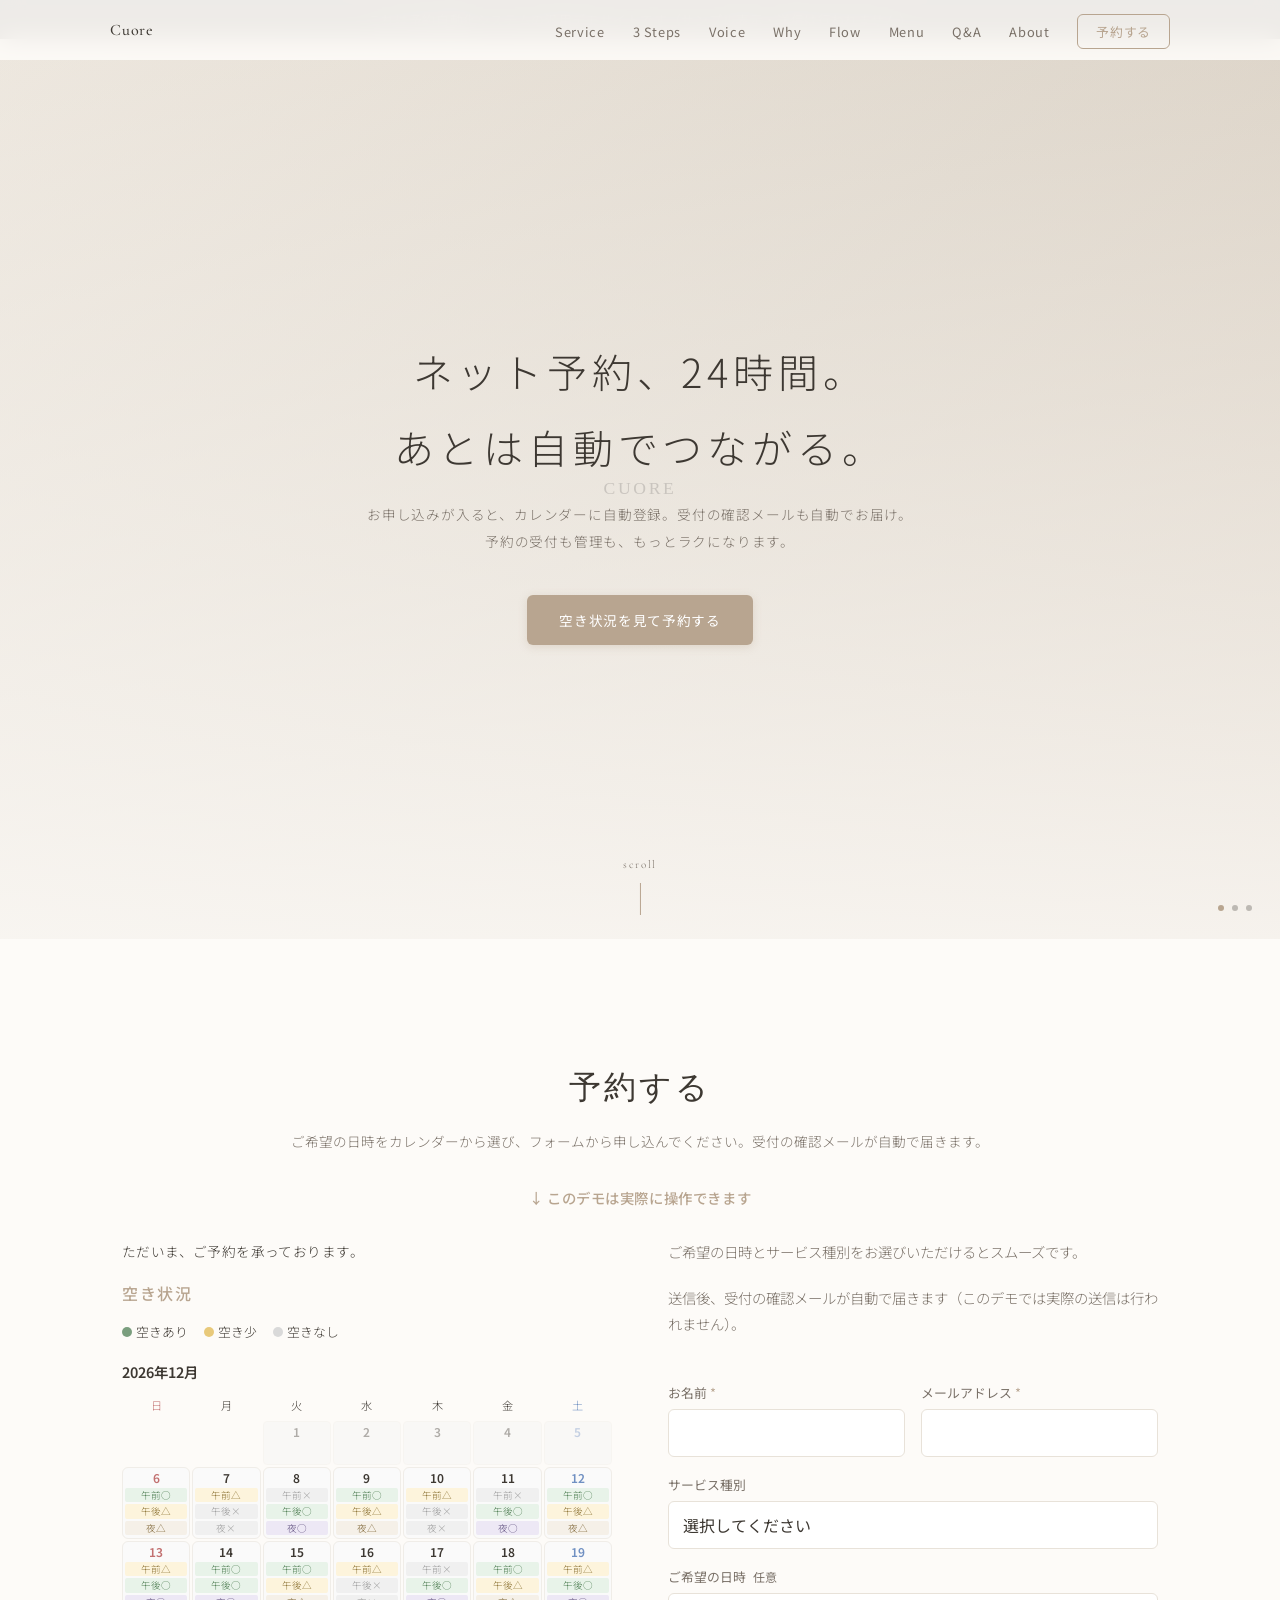
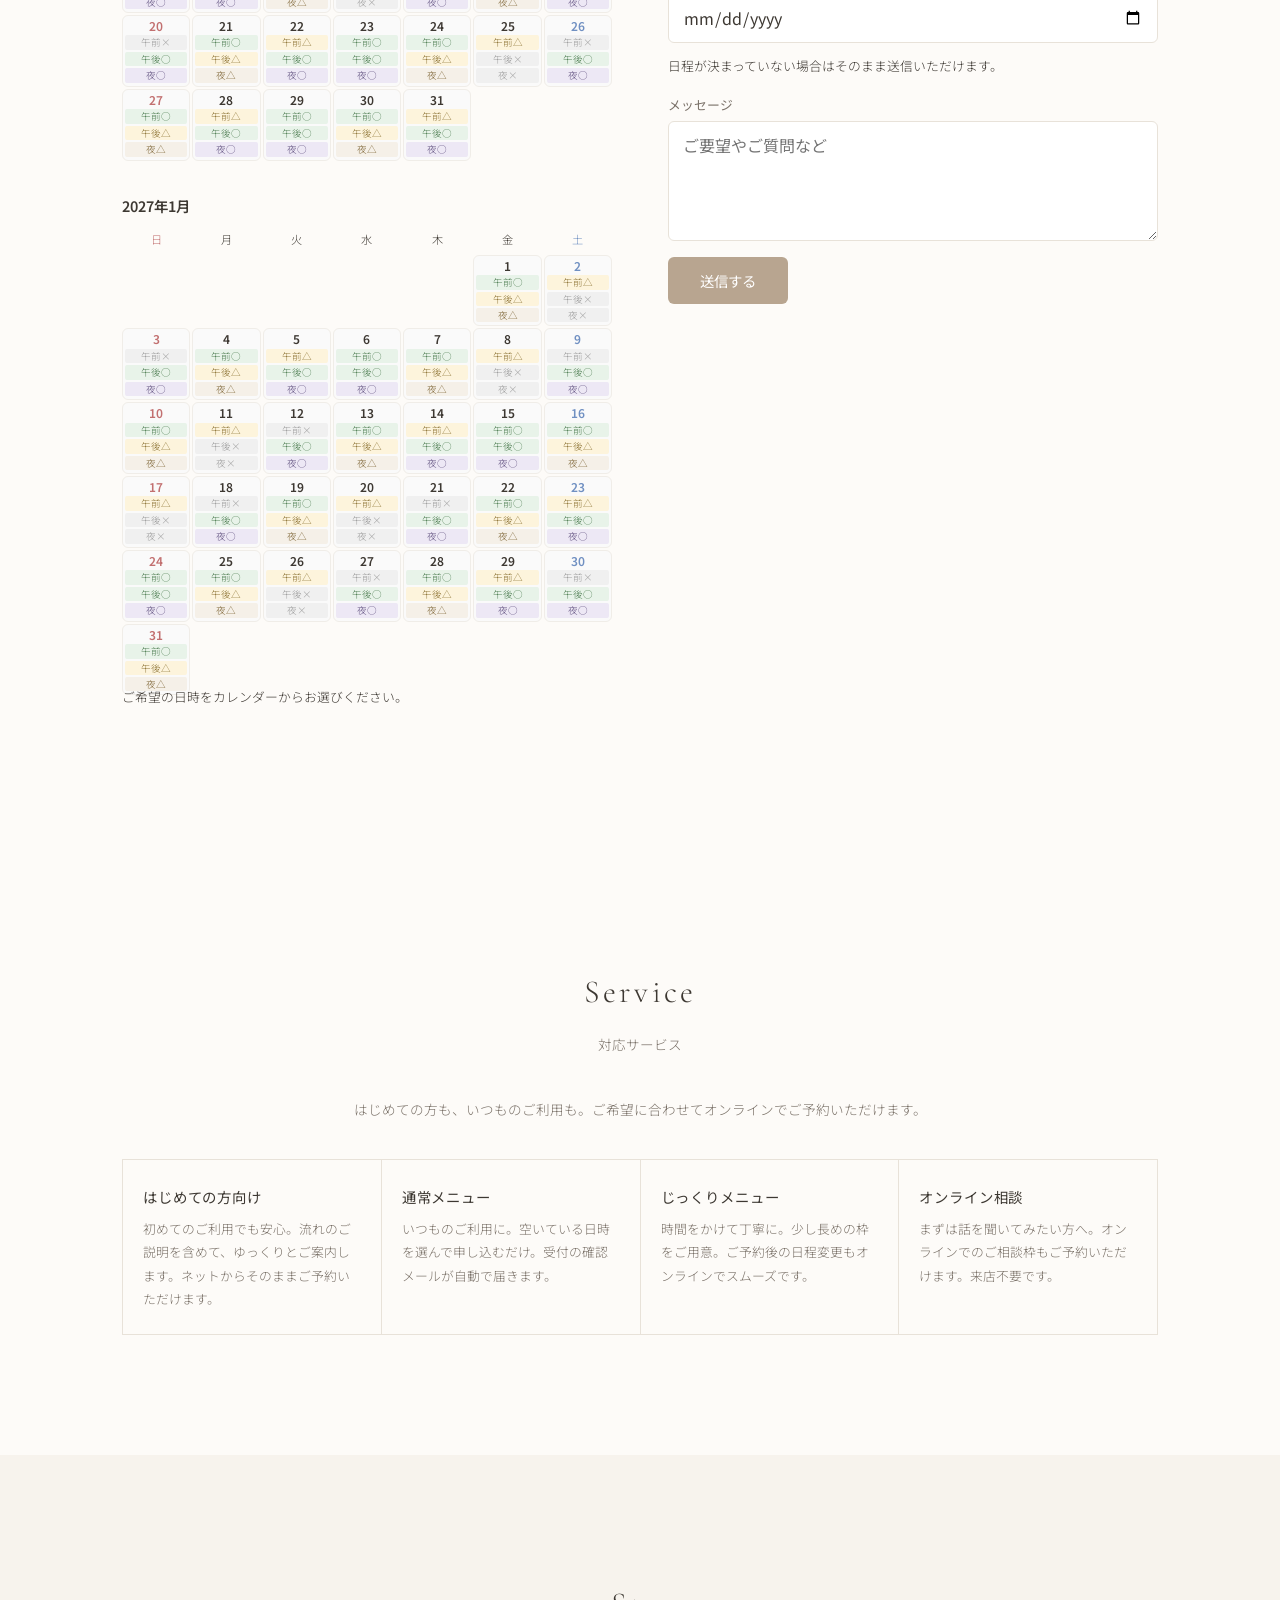
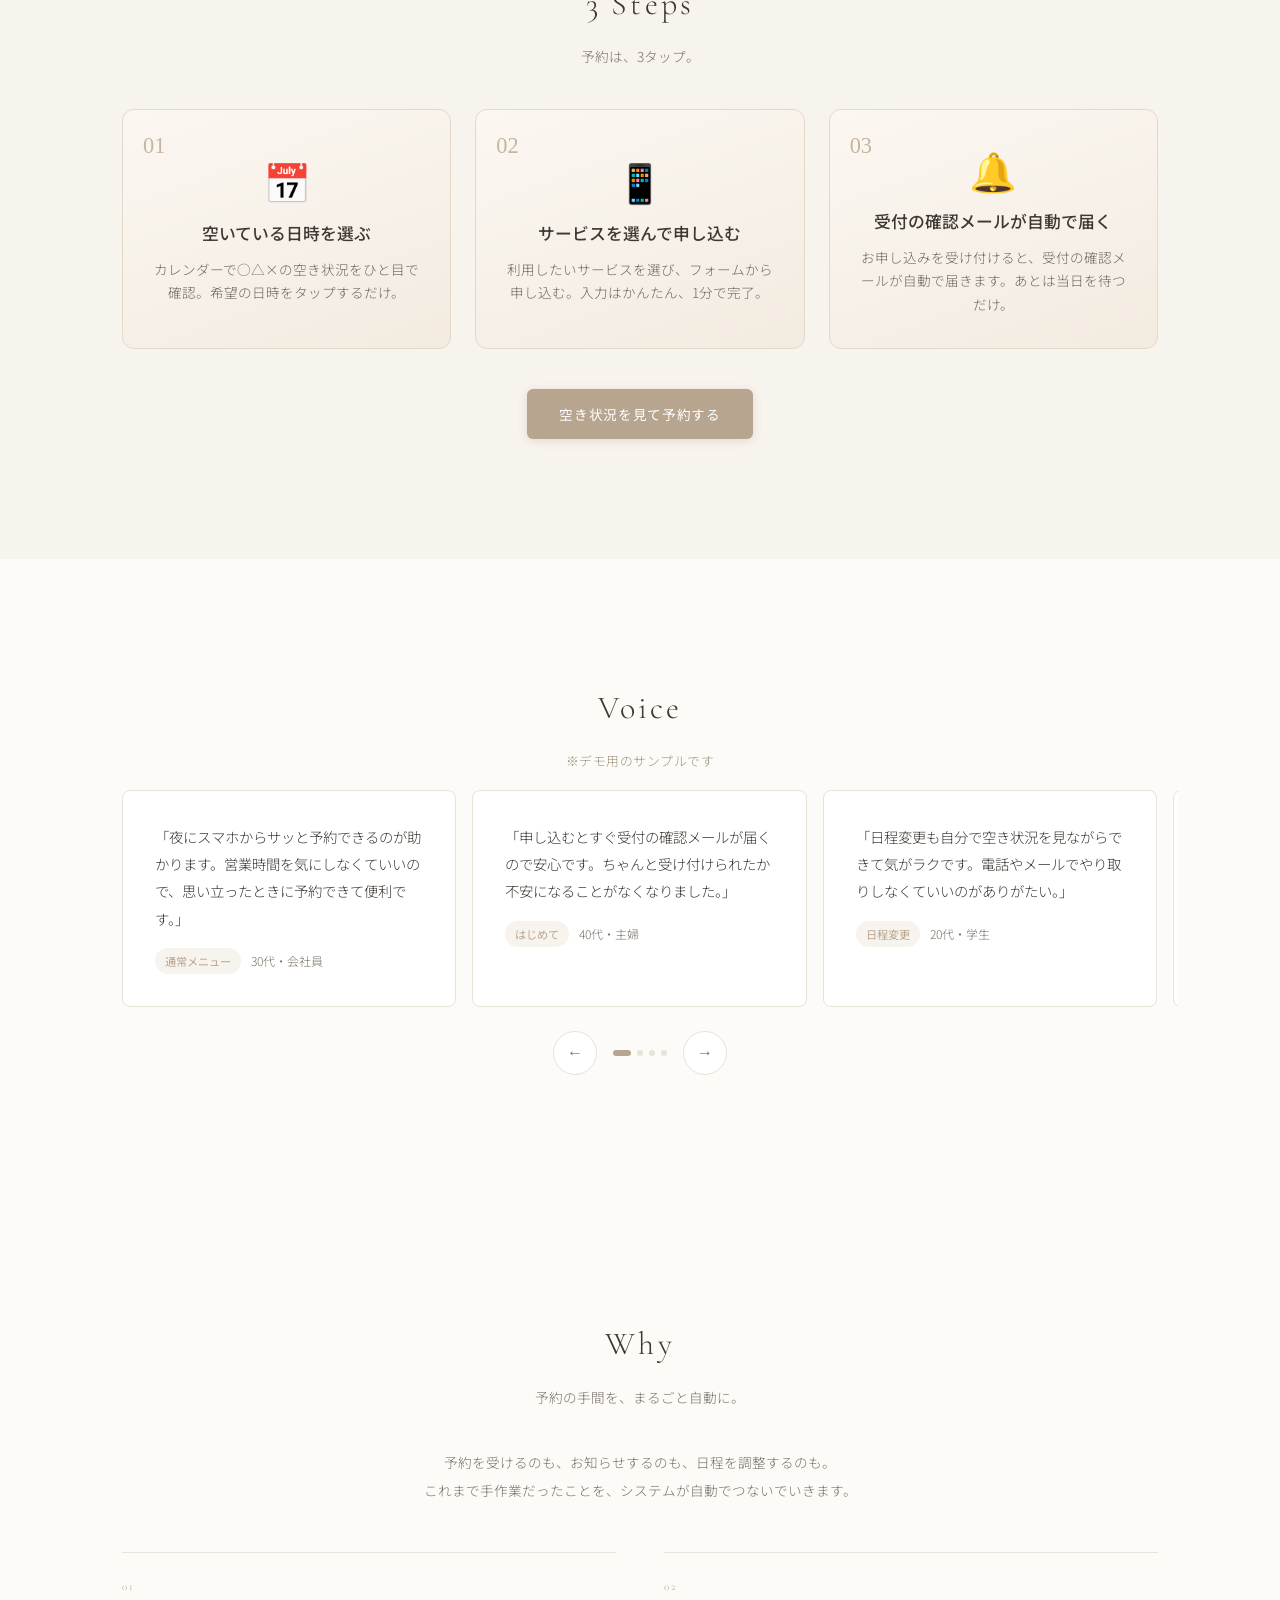
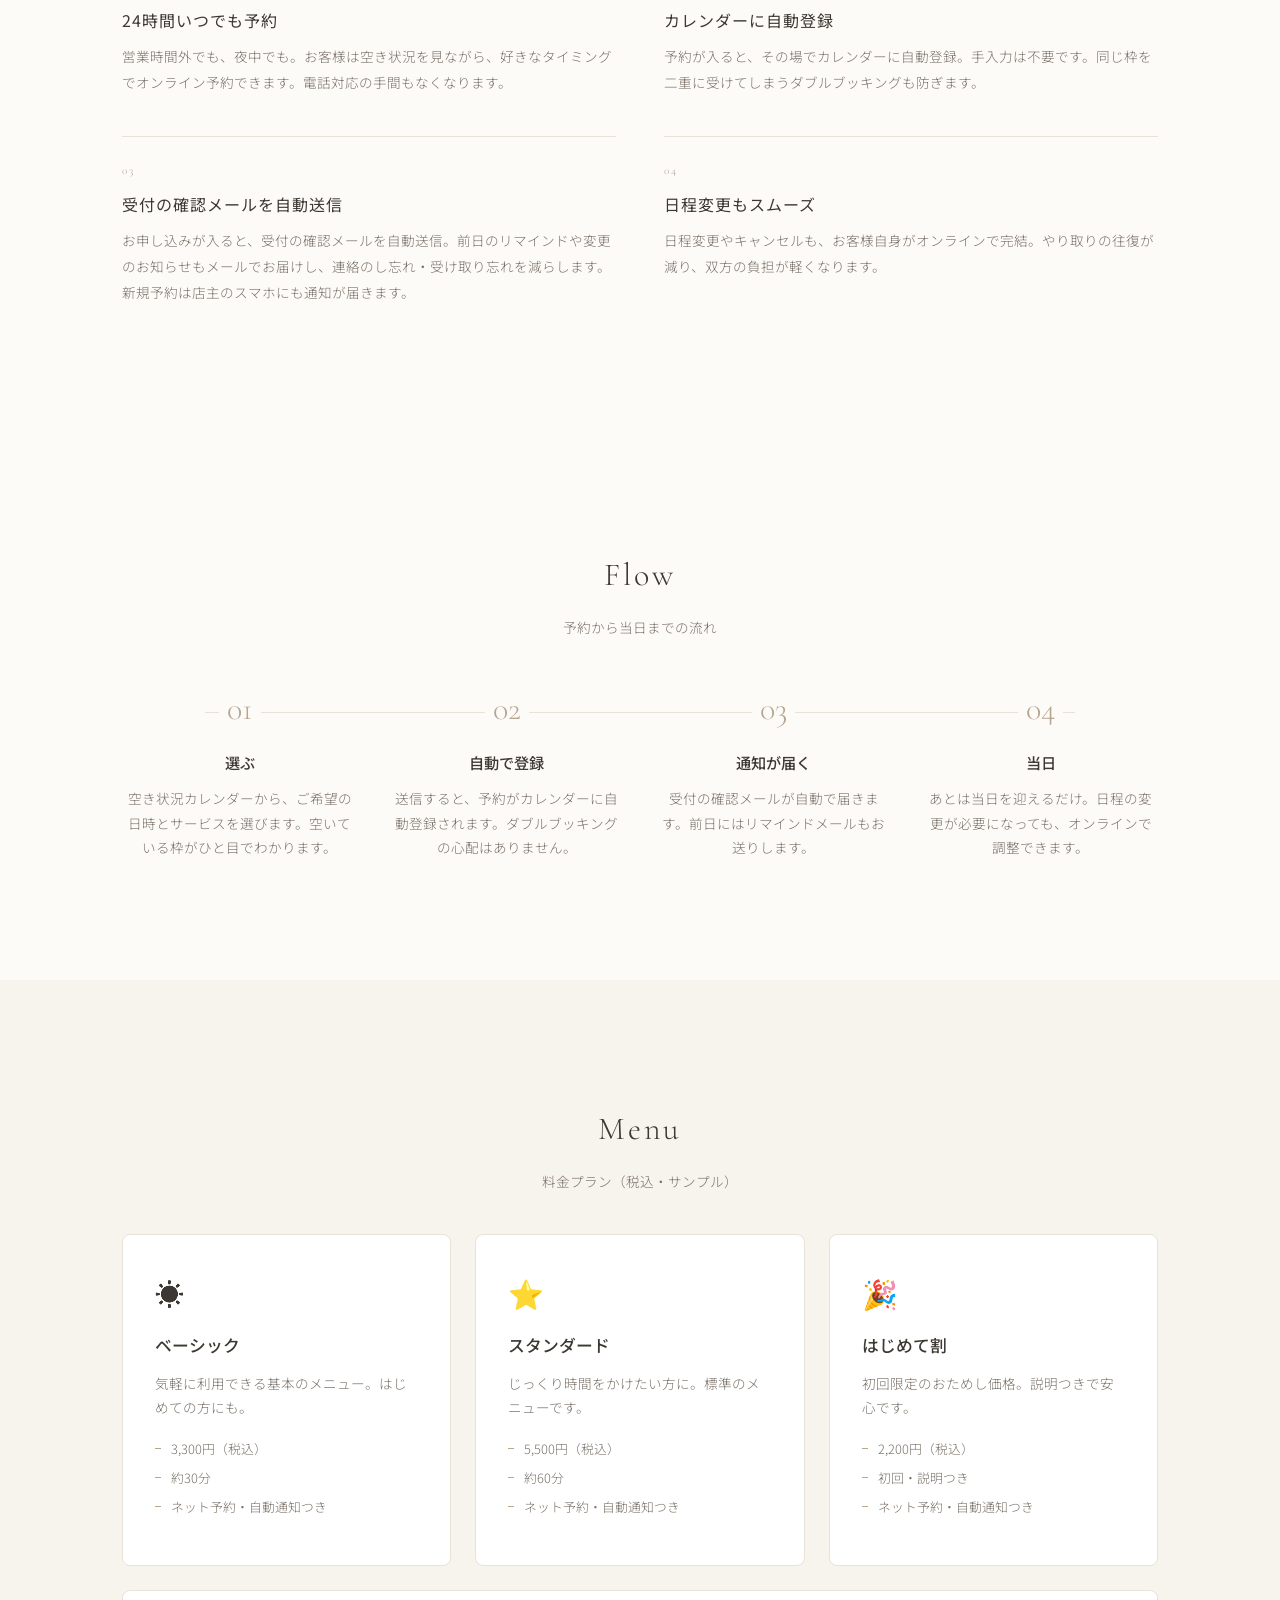
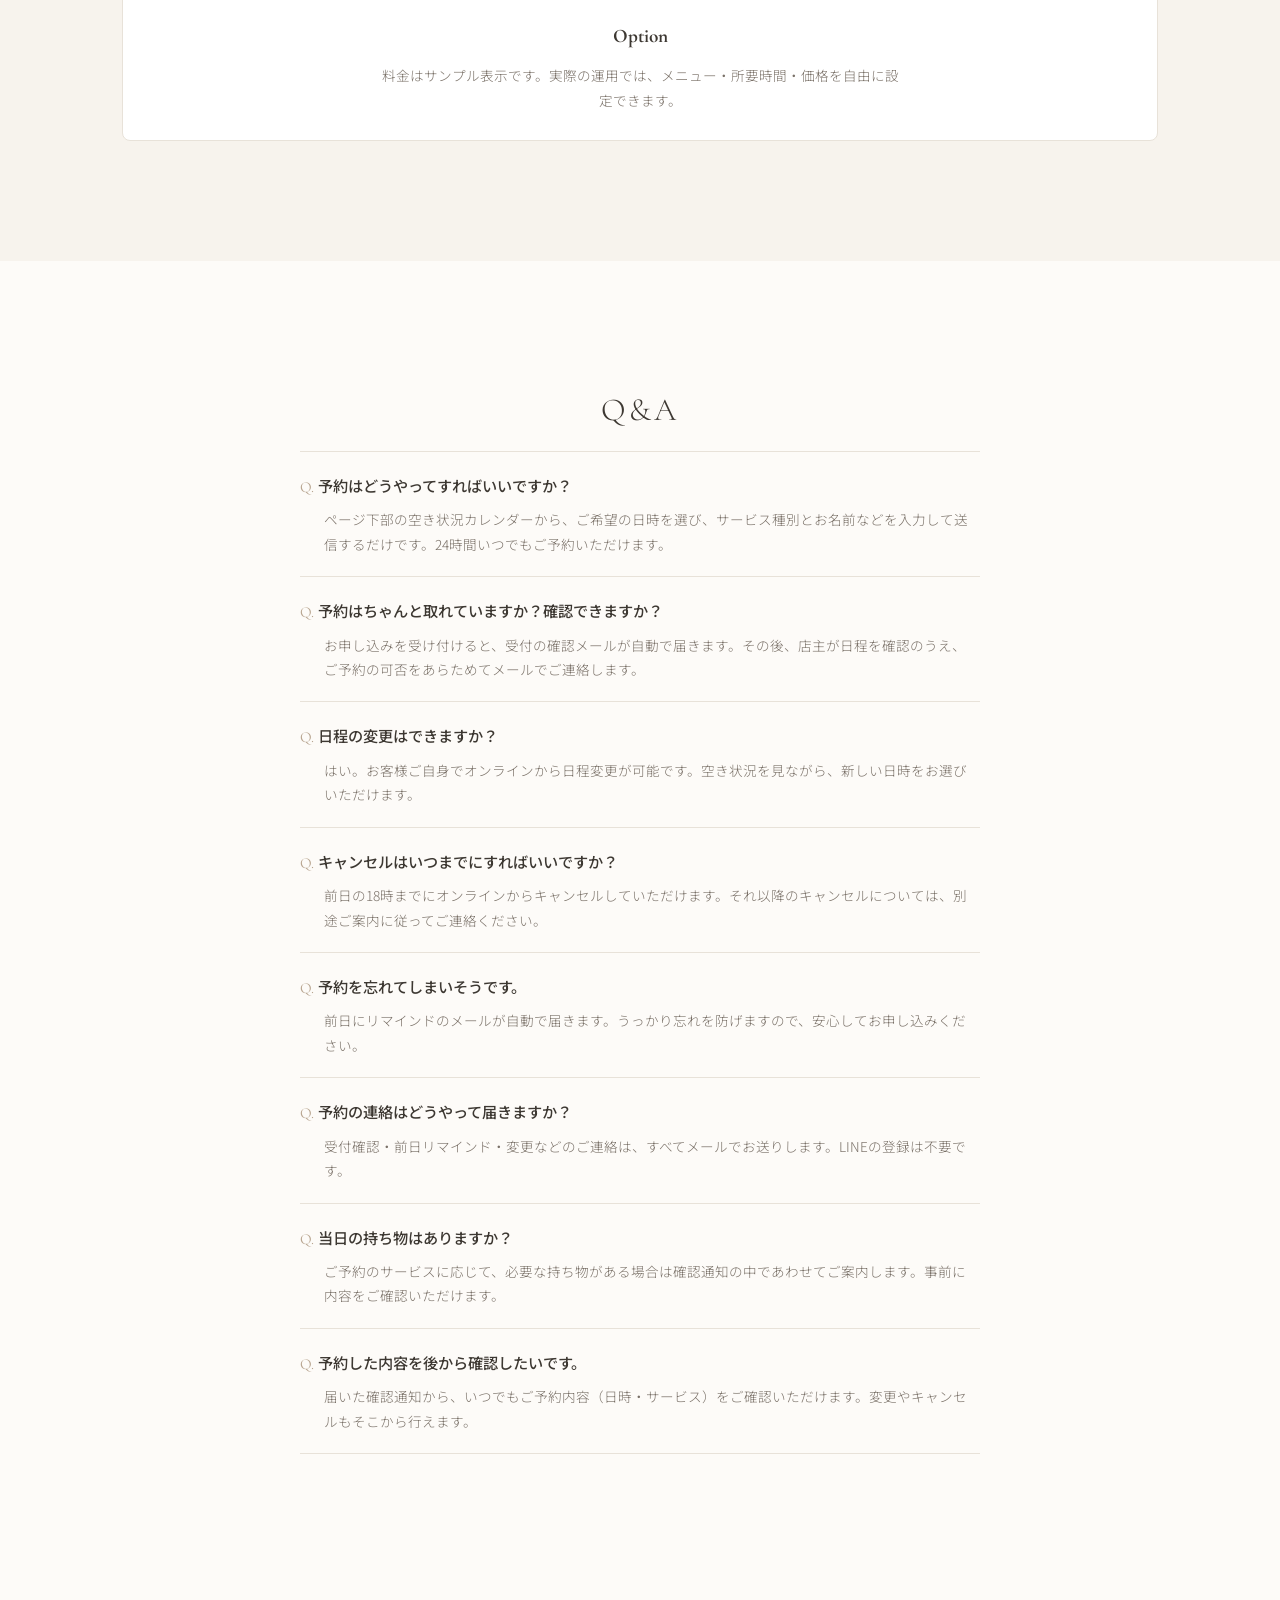
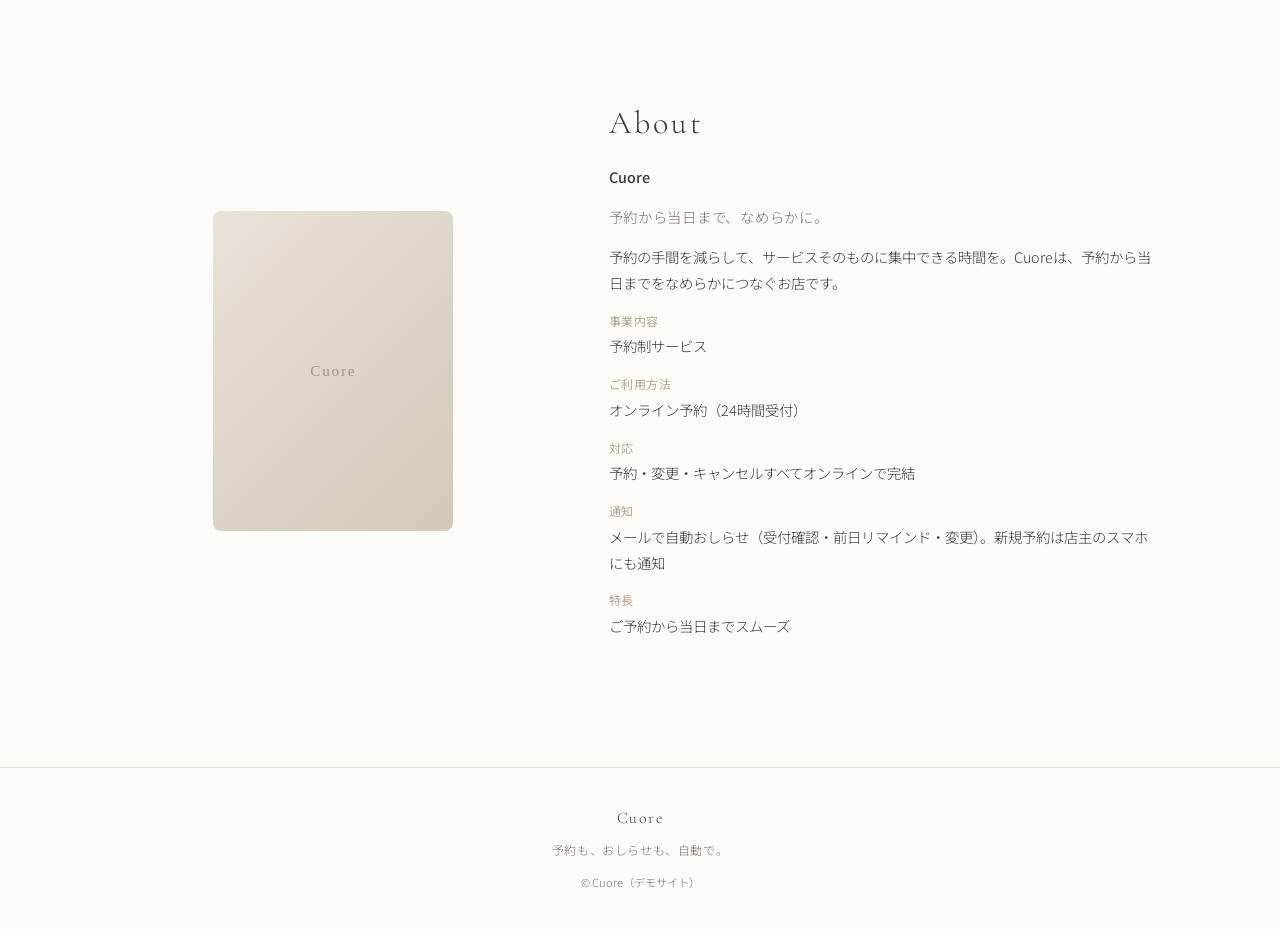
==== commit 26f56afb: "Move booking section to top and make time slots universal full-time 改修A: 予約セクション（空き状況カレンダー＋日時選択＋フォーム" ====
--- a/index.html
+++ b/index.html
@@ -60,6 +60,77 @@
     <div class="hero-scroll">
       <span>scroll</span>
       <div class="hero-scroll-line"></div>
+    </div>
+  </section>
+
+  <!-- Contact (予約セクション：ヒーロー直下に配置) -->
+  <section id="contact" class="section contact" aria-label="予約">
+    <div class="container">
+      <h2 class="section-label center">予約する</h2>
+      <p class="section-subtitle">ご希望の日時をカレンダーから選び、フォームから申し込んでください。受付の確認メールが自動で届きます。</p>
+      <p class="contact-try">&darr; このデモは実際に操作できます</p>
+
+      <div class="contact-layout">
+        <div class="av-section fade-in">
+          <p class="av-accepting">ただいま、ご予約を承っております。</p>
+          <h3 class="av-section-title">空き状況</h3>
+          <div class="av-legend">
+            <span class="av-legend-item"><span class="av-dot av-open"></span>空きあり</span>
+            <span class="av-legend-item"><span class="av-dot av-limited"></span>空き少</span>
+            <span class="av-legend-item"><span class="av-dot av-busy"></span>空きなし</span>
+          </div>
+          <div id="availabilityCalendar" class="av-calendars"></div>
+          <p class="av-note">ご希望の日時をカレンダーからお選びください。</p>
+        </div>
+
+      <div class="contact-inner">
+        <div class="contact-info fade-in">
+          <p>ご希望の日時とサービス種別をお選びいただけるとスムーズです。</p>
+          <p class="contact-note">送信後、受付の確認メールが自動で届きます（このデモでは実際の送信は行われません）。</p>
+        </div>
+        <form class="contact-form fade-in" id="contactForm">
+          <div class="form-row">
+            <div class="form-group">
+              <label for="name">お名前 <span class="required">*</span></label>
+              <input type="text" id="name" name="name" required autocomplete="name">
+            </div>
+            <div class="form-group">
+              <label for="email">メールアドレス <span class="required">*</span></label>
+              <input type="email" id="email" name="email" required autocomplete="email">
+            </div>
+          </div>
+          <div class="form-group">
+            <label for="category">サービス種別</label>
+            <select id="category" name="category">
+              <option value="">選択してください</option>
+              <option value="first">はじめての方向け</option>
+              <option value="standard">通常メニュー</option>
+              <option value="long">じっくりメニュー</option>
+              <option value="online">オンライン相談</option>
+              <option value="other">その他（ご相談）</option>
+            </select>
+          </div>
+          <div class="form-group">
+            <label>ご希望の日時 <span class="optional">任意</span></label>
+            <div class="date-slot-picker">
+              <input type="date" id="preferredDatePicker" class="preferred-date-input">
+              <div id="slotContainer" class="slot-container" style="display:none">
+                <p class="slot-loading" id="slotLoading">空き枠を確認中...</p>
+                <div id="slotButtons" class="slot-buttons"></div>
+                <p class="slot-none" id="slotNone" style="display:none">この日は空きがありません。別の日をお選びいただくか、日時未定のままご相談ください。</p>
+              </div>
+            </div>
+            <p class="form-hint">日程が決まっていない場合はそのまま送信いただけます。</p>
+            <input type="hidden" id="preferredDate" name="preferredDate">
+          </div>
+          <div class="form-group">
+            <label for="message">メッセージ</label>
+            <textarea id="message" name="message" rows="4" placeholder="ご要望やご質問など"></textarea>
+          </div>
+          <button type="submit" class="form-submit">送信する</button>
+        </form>
+      </div>
+      </div><!-- /.contact-layout -->
     </div>
   </section>
 
@@ -341,83 +412,6 @@
     </div>
   </section>
 
-  <!-- Contact Nudge -->
-  <div class="contact-nudge">
-    <div class="container">
-      <p class="contact-nudge-text">空いている日時を選んで申し込むだけ。<br>受付の確認メールが、自動で届きます。</p>
-    </div>
-  </div>
-
-  <!-- Contact -->
-  <section id="contact" class="section contact" aria-label="予約">
-    <div class="container">
-      <h2 class="section-label center">予約する</h2>
-      <p class="section-subtitle">ご希望の日時をカレンダーから選び、フォームから申し込んでください。受付の確認メールが自動で届きます。</p>
-
-      <div class="contact-layout">
-        <div class="av-section fade-in">
-          <p class="av-accepting">ただいま、ご予約を承っております。</p>
-          <h3 class="av-section-title">空き状況</h3>
-          <div class="av-legend">
-            <span class="av-legend-item"><span class="av-dot av-open"></span>空きあり</span>
-            <span class="av-legend-item"><span class="av-dot av-limited"></span>空き少</span>
-            <span class="av-legend-item"><span class="av-dot av-busy"></span>空きなし</span>
-          </div>
-          <div id="availabilityCalendar" class="av-calendars"></div>
-          <p class="av-note">平日は夜の枠のみ表示しています。平日昼のご希望は、フォームからご相談ください。</p>
-        </div>
-
-      <div class="contact-inner">
-        <div class="contact-info fade-in">
-          <p>ご希望の日時とサービス種別をお選びいただけるとスムーズです。</p>
-          <p class="contact-note">送信後、受付の確認メールが自動で届きます（このデモでは実際の送信は行われません）。</p>
-        </div>
-        <form class="contact-form fade-in" id="contactForm">
-          <div class="form-row">
-            <div class="form-group">
-              <label for="name">お名前 <span class="required">*</span></label>
-              <input type="text" id="name" name="name" required autocomplete="name">
-            </div>
-            <div class="form-group">
-              <label for="email">メールアドレス <span class="required">*</span></label>
-              <input type="email" id="email" name="email" required autocomplete="email">
-            </div>
-          </div>
-          <div class="form-group">
-            <label for="category">サービス種別</label>
-            <select id="category" name="category">
-              <option value="">選択してください</option>
-              <option value="first">はじめての方向け</option>
-              <option value="standard">通常メニュー</option>
-              <option value="long">じっくりメニュー</option>
-              <option value="online">オンライン相談</option>
-              <option value="other">その他（ご相談）</option>
-            </select>
-          </div>
-          <div class="form-group">
-            <label>ご希望の日時 <span class="optional">任意</span></label>
-            <div class="date-slot-picker">
-              <input type="date" id="preferredDatePicker" class="preferred-date-input">
-              <div id="slotContainer" class="slot-container" style="display:none">
-                <p class="slot-loading" id="slotLoading">空き枠を確認中...</p>
-                <div id="slotButtons" class="slot-buttons"></div>
-                <p class="slot-none" id="slotNone" style="display:none">この日は空きがありません。別の日をお選びいただくか、日時未定のままご相談ください。</p>
-              </div>
-            </div>
-            <p class="form-hint">日程が決まっていない場合はそのまま送信いただけます。</p>
-            <input type="hidden" id="preferredDate" name="preferredDate">
-          </div>
-          <div class="form-group">
-            <label for="message">メッセージ</label>
-            <textarea id="message" name="message" rows="4" placeholder="ご要望やご質問など"></textarea>
-          </div>
-          <button type="submit" class="form-submit">送信する</button>
-        </form>
-      </div>
-      </div><!-- /.contact-layout -->
-    </div>
-  </section>
-
   <!-- Footer -->
   <footer class="footer">
     <div class="container">
--- a/style.css
+++ b/style.css
@@ -1915,6 +1915,16 @@
   padding: 8px 16px;
 }
 
+/* "↓ 実際に操作できます" guidance under the booking heading */
+.contact-try {
+  text-align: center;
+  font-size: .9rem;
+  font-weight: 500;
+  color: var(--color-accent);
+  margin: -8px 0 28px;
+  letter-spacing: .04em;
+}
+
 @media (max-width: 768px) {
   .steps3 { grid-template-columns: 1fr; }
 }
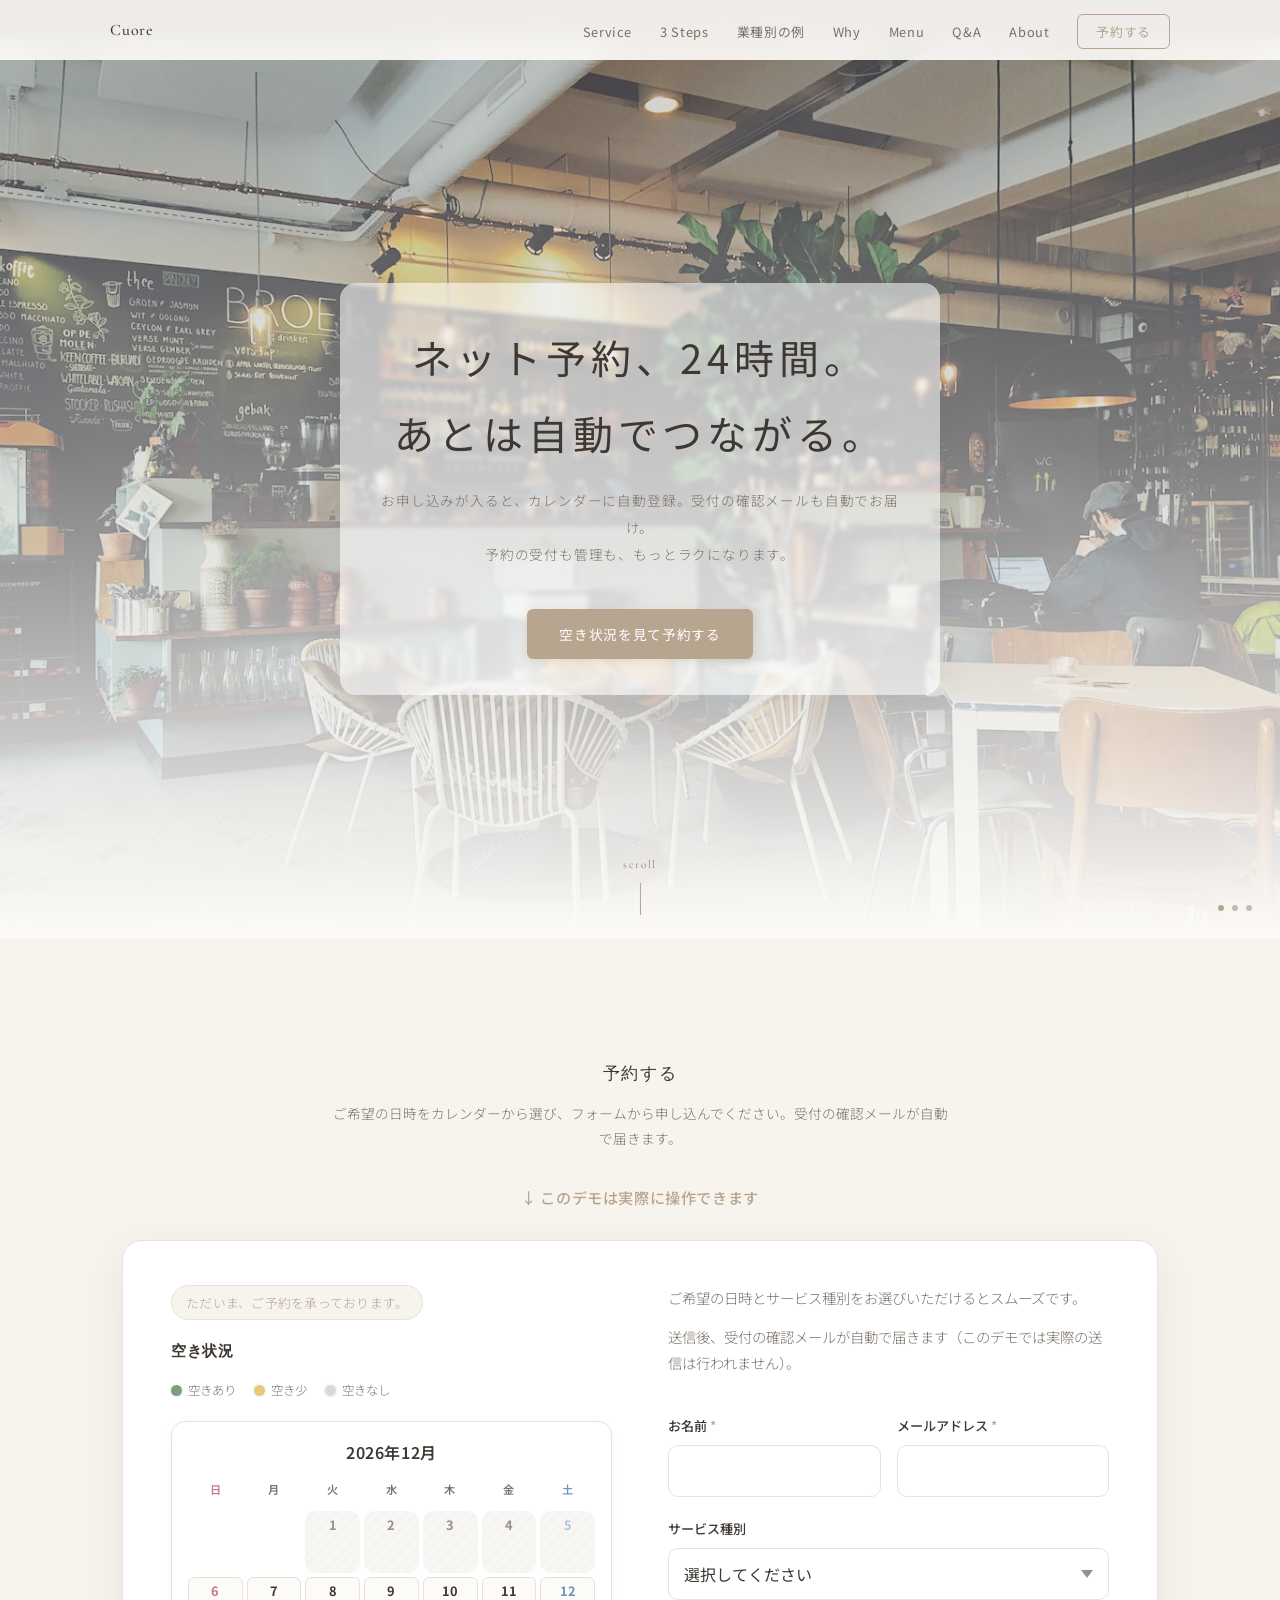
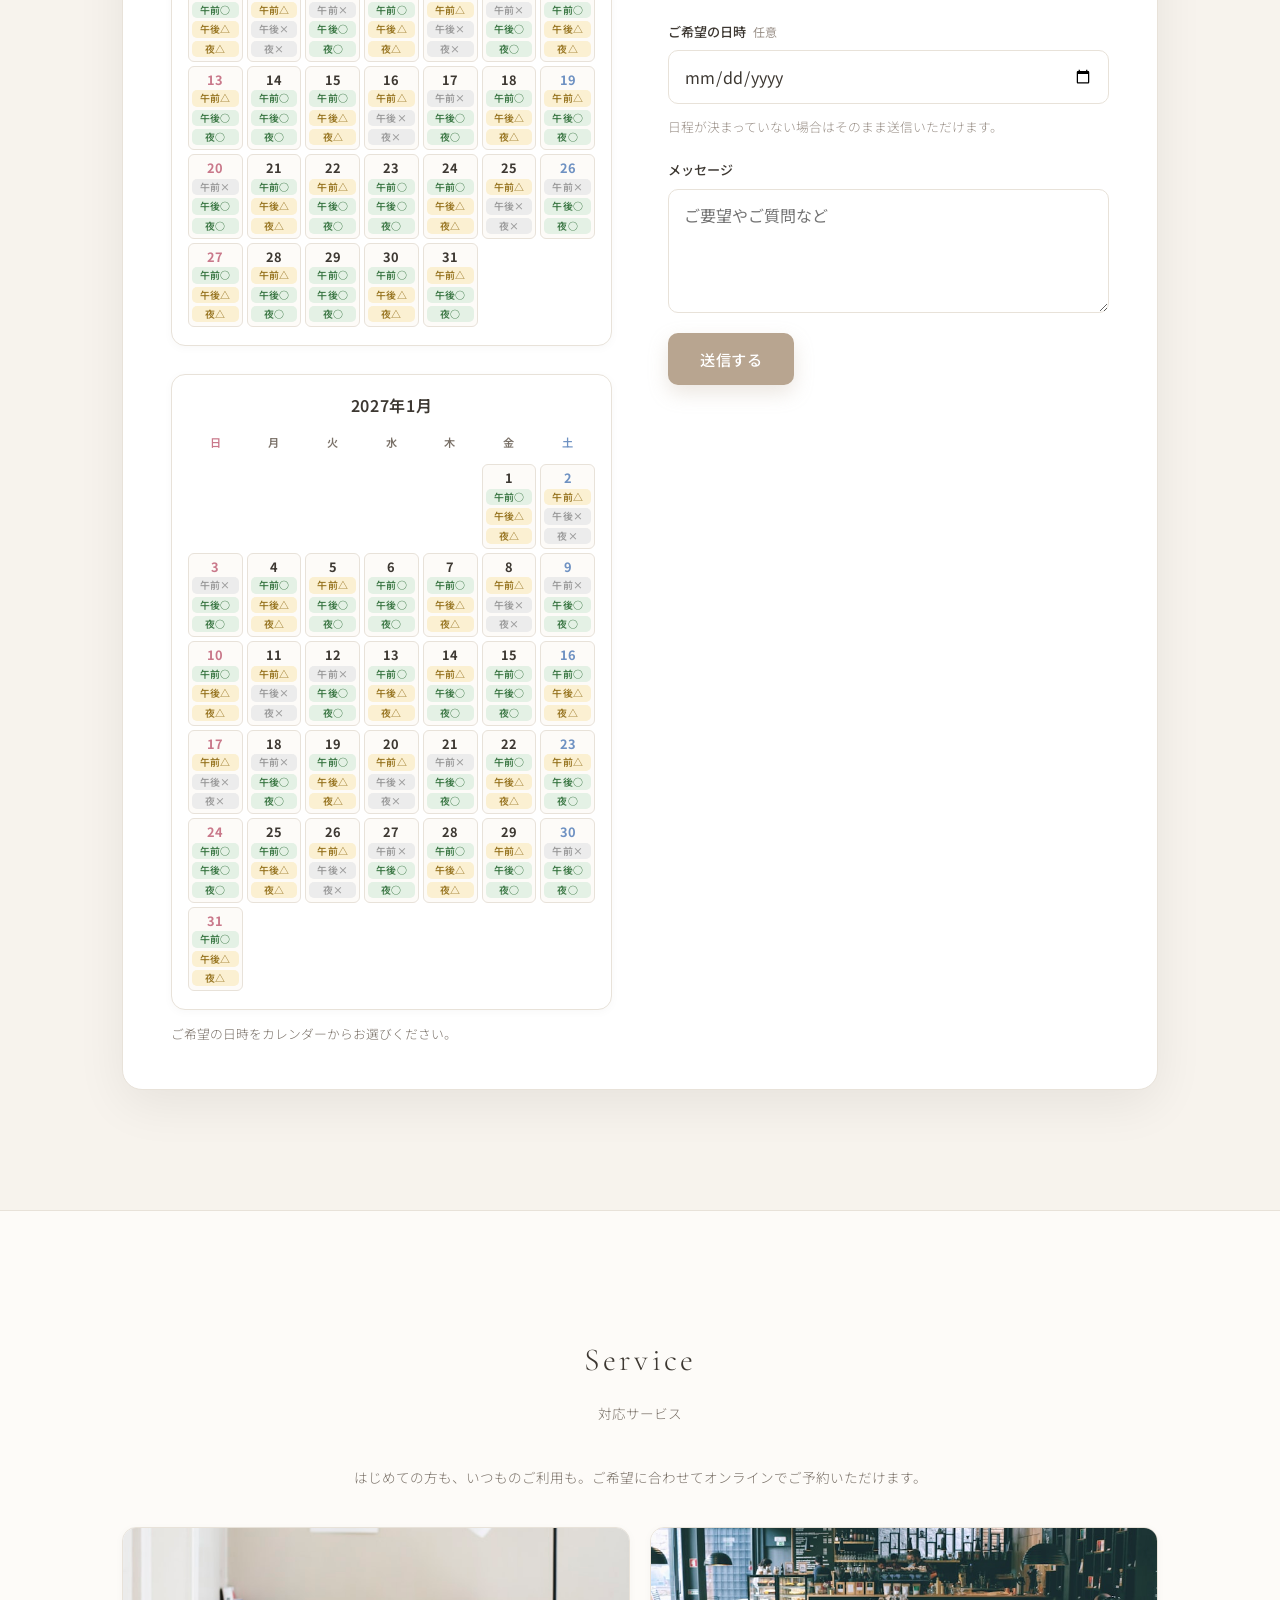
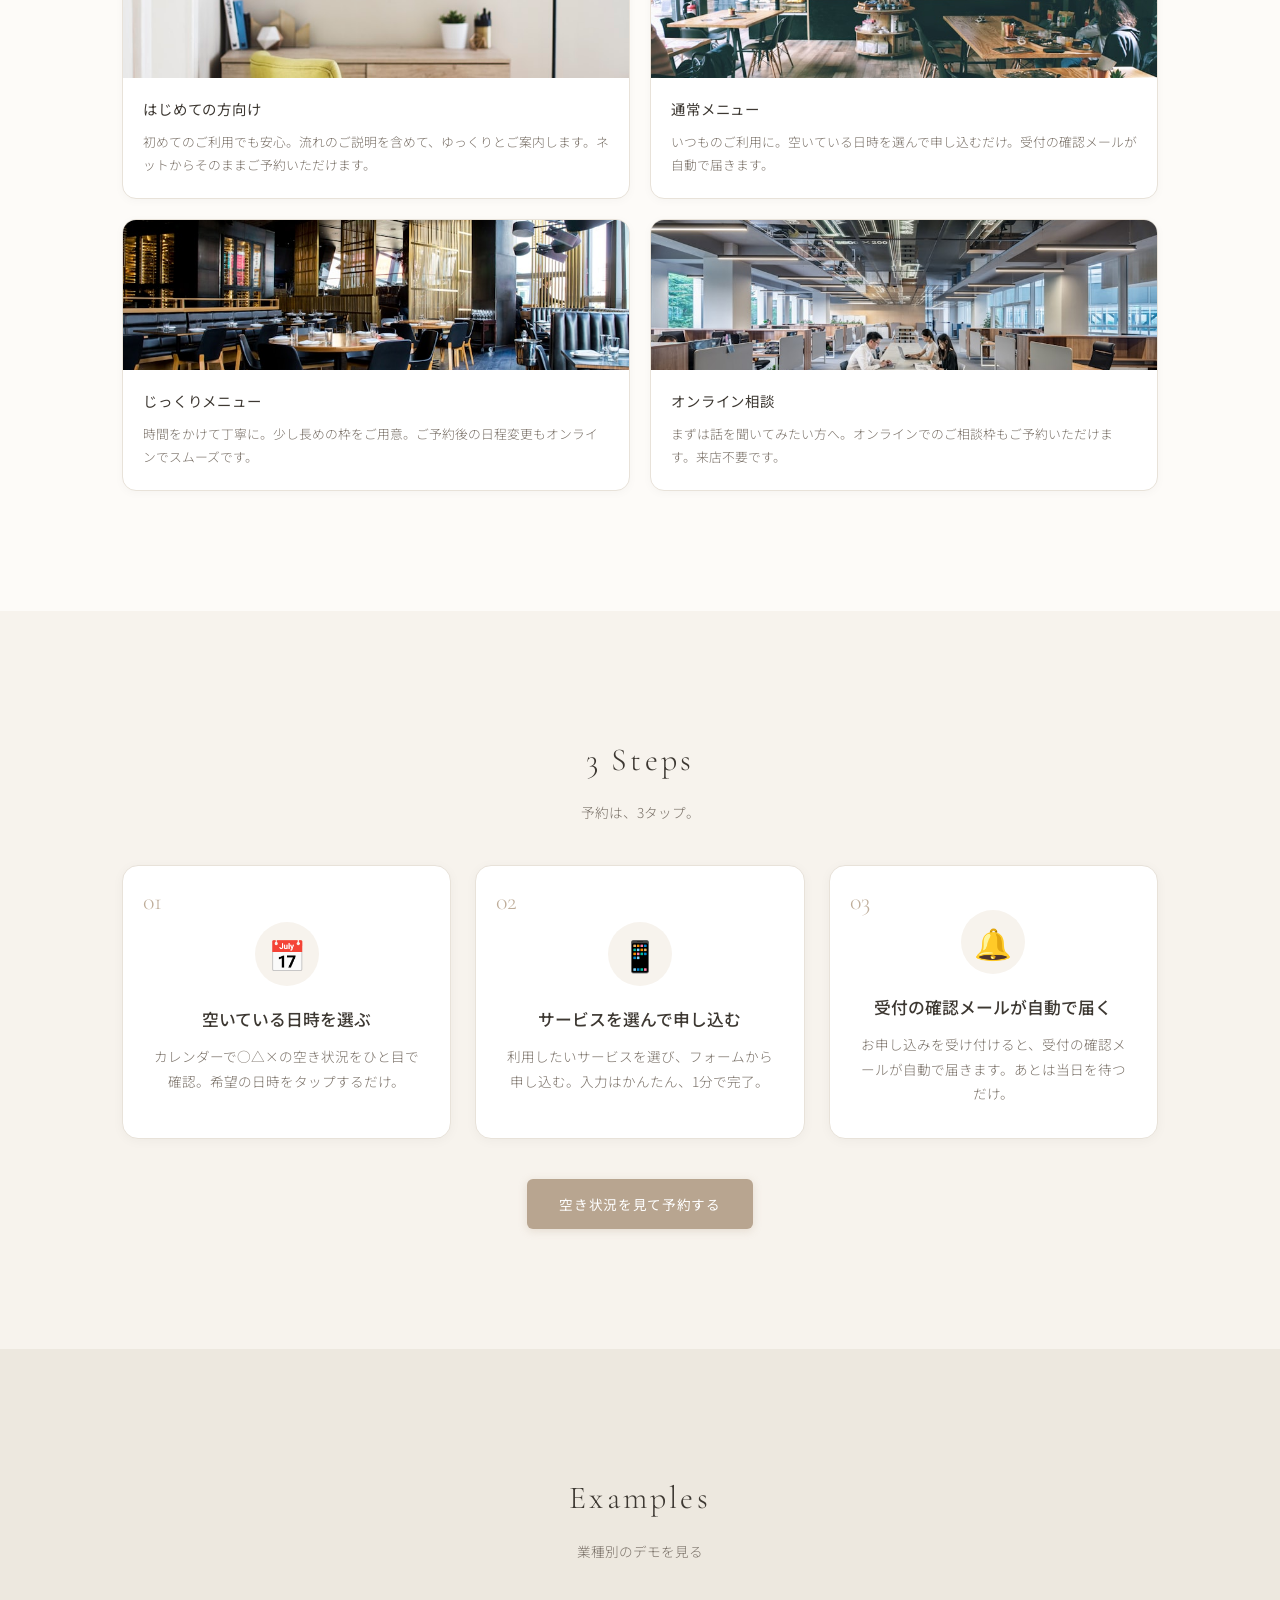
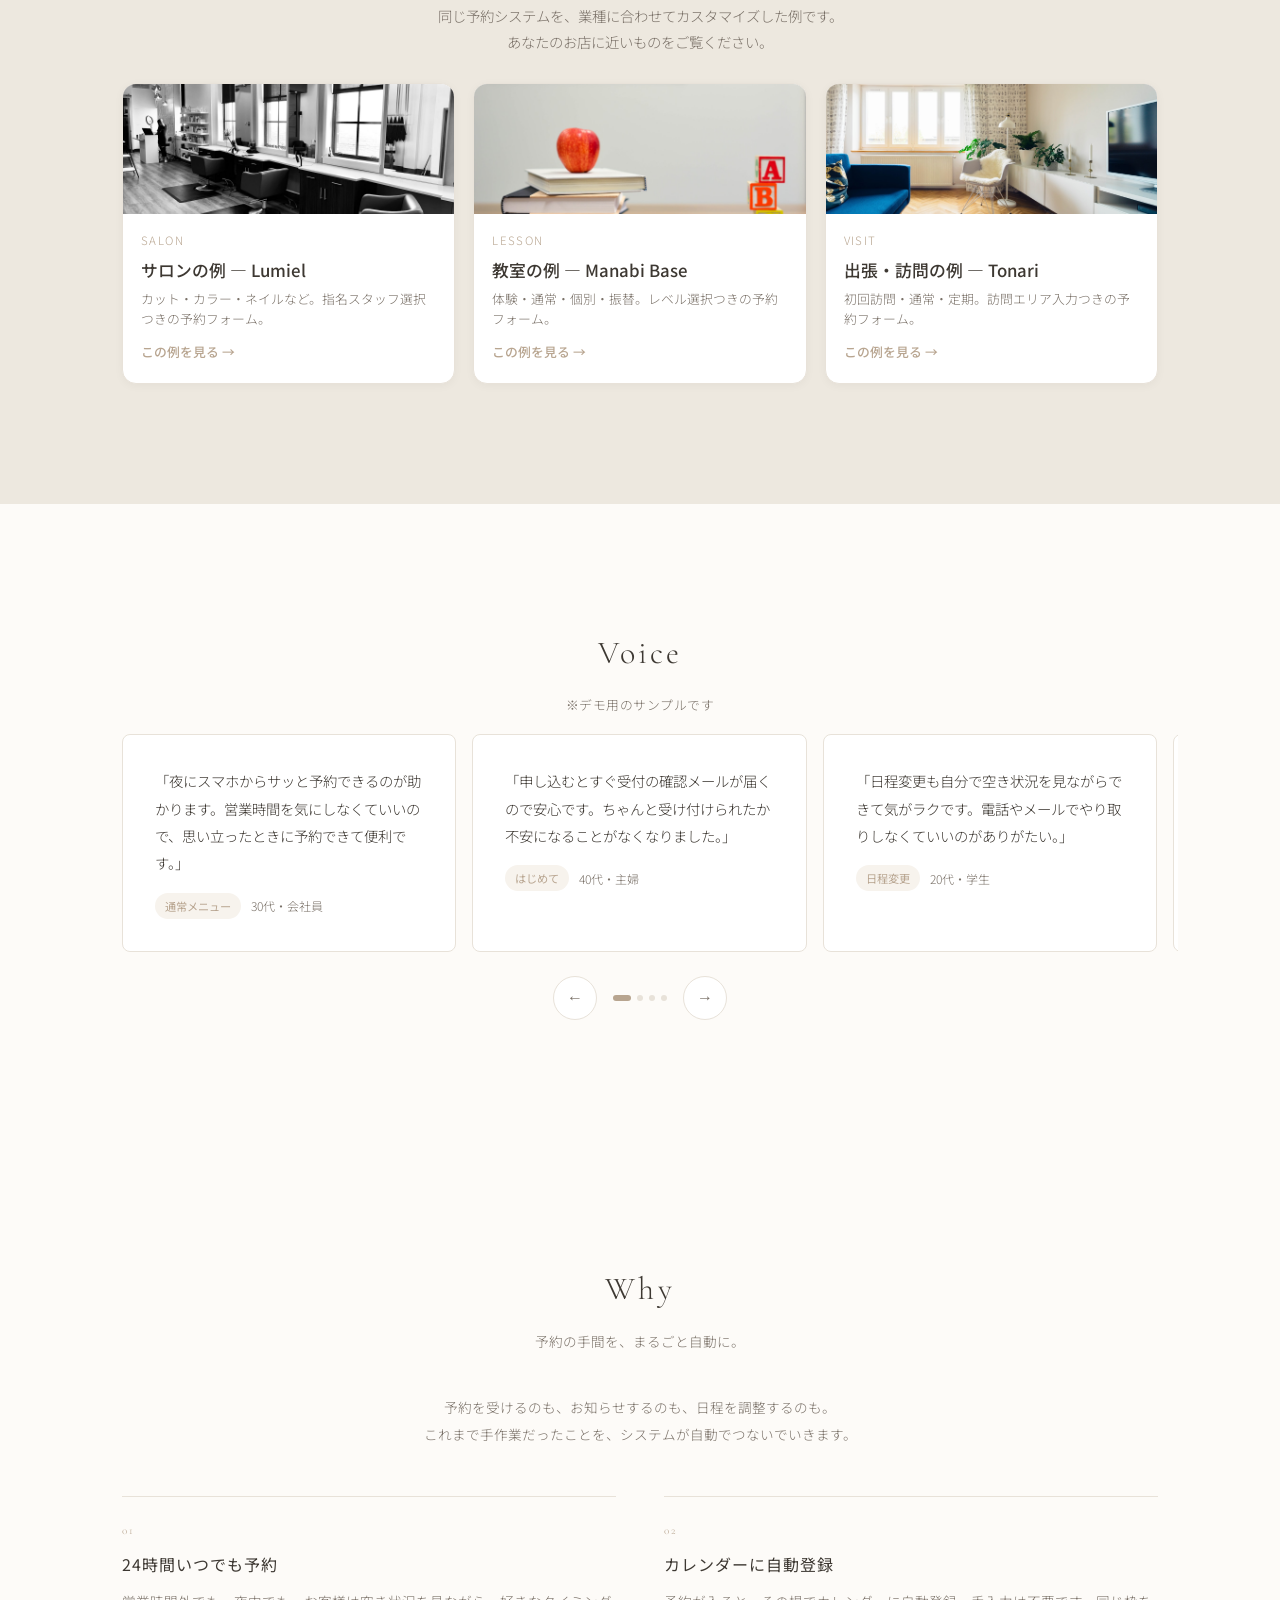
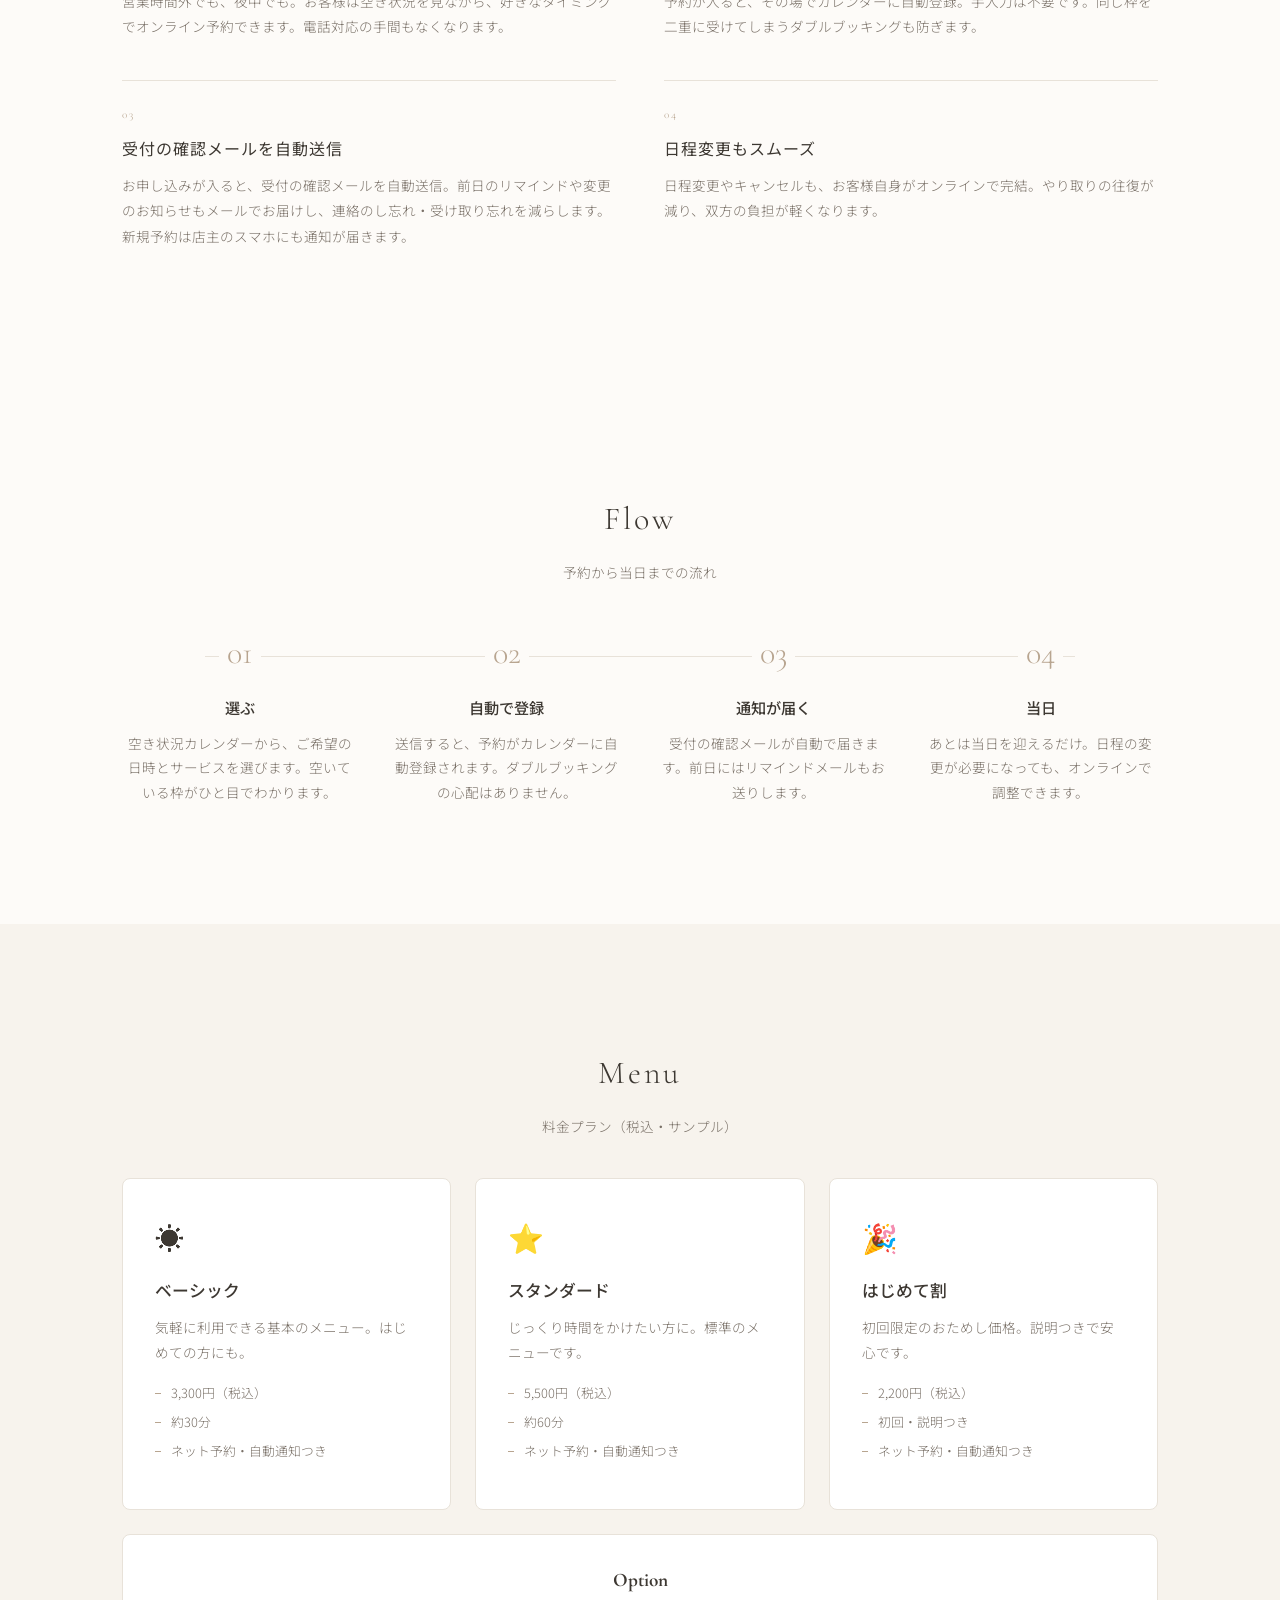
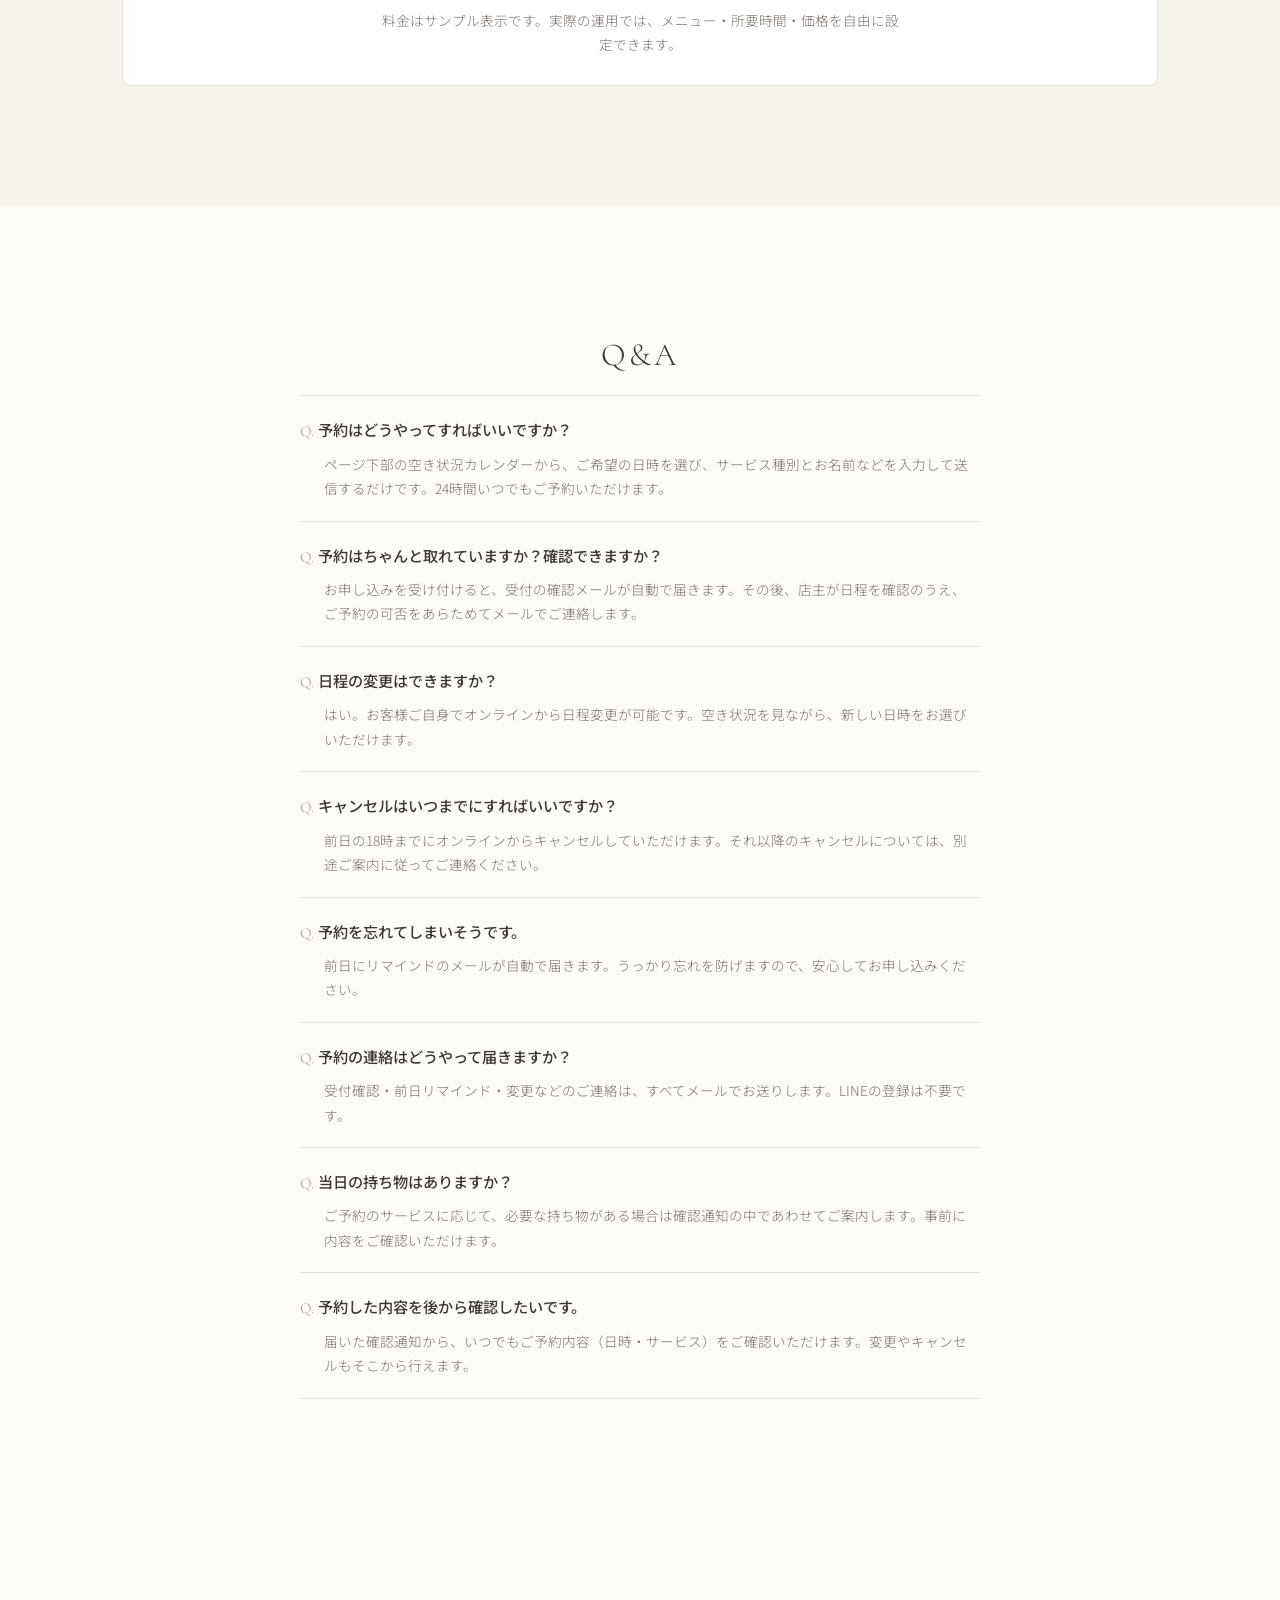
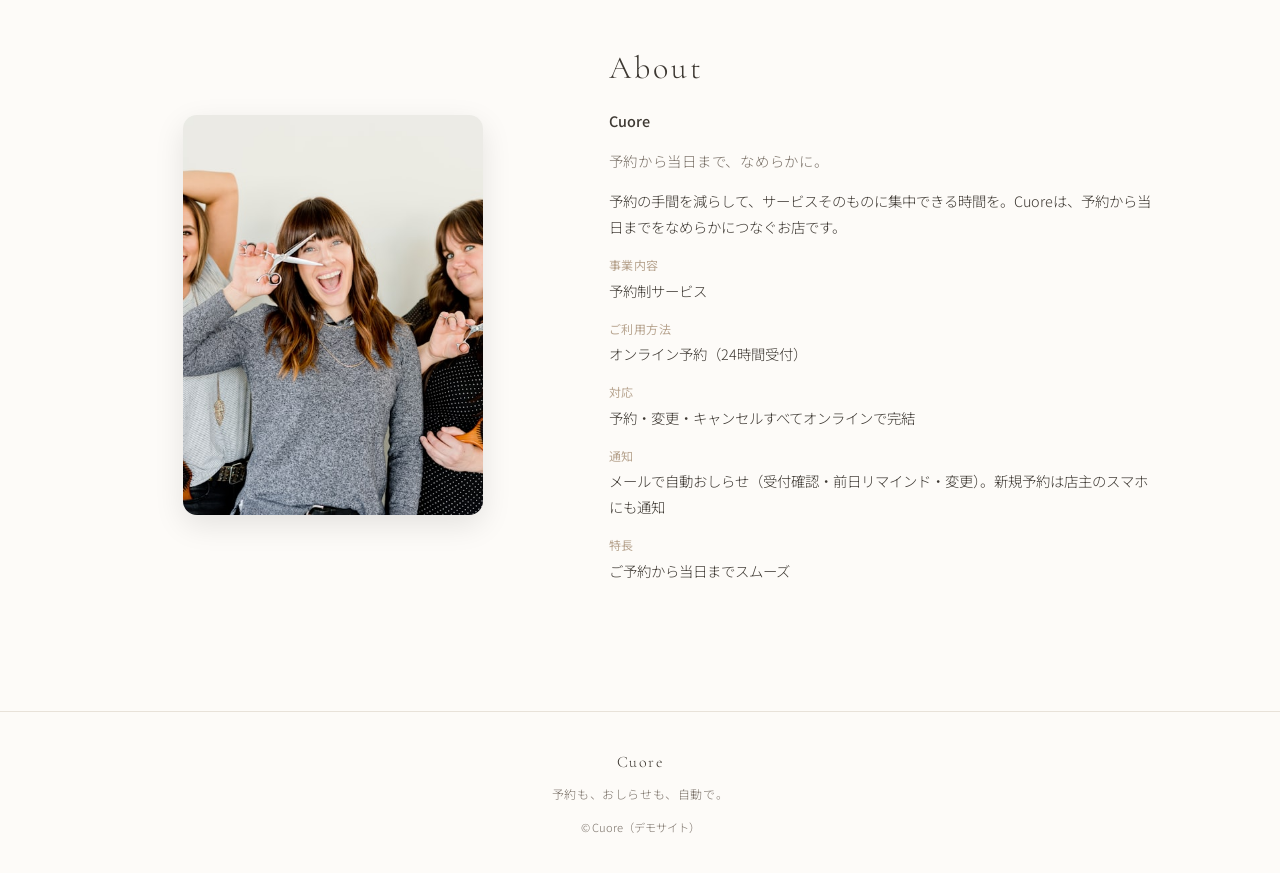
==== commit 18899eee: "Build up demo into a realistic, sellable booking-site sample 写真・業種テーマ・予約UIの作り込みでスカスカ脱却。  1. 写真: 無地グラ" ====
--- a/index.html
+++ b/index.html
@@ -14,10 +14,10 @@
   <link href="https://fonts.googleapis.com/css2?family=Cormorant+Garamond:ital,wght@0,300;0,400;0,500;1,300&family=Noto+Sans+JP:wght@300;400;500&display=swap" rel="stylesheet">
   <link rel="stylesheet" href="style.css">
 </head>
-<body>
+<body class="theme-cuore">
 
   <!-- Demo banner -->
-  <div class="demo-banner">これは予約自動化システムの汎用デモサイトです（サンプル表示・送信は行われません）</div>
+  <div class="demo-banner">これは予約システムの汎用デモサイトです（サンプル表示・送信は行われません）</div>
 
   <!-- Navigation -->
   <nav class="nav" id="nav">
@@ -29,9 +29,8 @@
       <ul class="nav-links" id="navLinks">
         <li><a href="#genre">Service</a></li>
         <li><a href="#gallery">3 Steps</a></li>
-        <li><a href="#voice">Voice</a></li>
+        <li><a href="#variants">業種別の例</a></li>
         <li><a href="#why">Why</a></li>
-        <li><a href="#flow">Flow</a></li>
         <li><a href="#menu">Menu</a></li>
         <li><a href="#faq">Q&amp;A</a></li>
         <li><a href="#about">About</a></li>
@@ -43,9 +42,9 @@
   <!-- Hero -->
   <section class="hero">
     <div class="hero-slides">
-      <div class="hero-slide active"><span class="hero-ph-label">Cuore</span></div>
-      <div class="hero-slide"><span class="hero-ph-label">Booking</span></div>
-      <div class="hero-slide"><span class="hero-ph-label">Smooth</span></div>
+      <div class="hero-slide active" role="img" aria-label="店内の雰囲気イメージ"></div>
+      <div class="hero-slide" role="img" aria-label="テーブル席のイメージ"></div>
+      <div class="hero-slide" role="img" aria-label="落ち着いた空間のイメージ"></div>
     </div>
     <div class="hero-dots">
       <button class="hero-dot active" aria-label="スライド1"></button>
@@ -142,18 +141,22 @@
       <p class="genre-lead">はじめての方も、いつものご利用も。ご希望に合わせてオンラインでご予約いただけます。</p>
       <div class="genre-grid">
         <div class="genre-card fade-in">
+          <img class="genre-thumb" src="images/svc-cuore-1.jpg" alt="はじめての方向けのイメージ" loading="lazy">
           <h3 class="genre-title">はじめての方向け</h3>
           <p class="genre-body">初めてのご利用でも安心。流れのご説明を含めて、ゆっくりとご案内します。ネットからそのままご予約いただけます。</p>
         </div>
         <div class="genre-card fade-in">
+          <img class="genre-thumb" src="images/svc-cuore-2.jpg" alt="通常メニューのイメージ" loading="lazy">
           <h3 class="genre-title">通常メニュー</h3>
           <p class="genre-body">いつものご利用に。空いている日時を選んで申し込むだけ。受付の確認メールが自動で届きます。</p>
         </div>
         <div class="genre-card fade-in">
+          <img class="genre-thumb" src="images/svc-cuore-3.jpg" alt="じっくりメニューのイメージ" loading="lazy">
           <h3 class="genre-title">じっくりメニュー</h3>
           <p class="genre-body">時間をかけて丁寧に。少し長めの枠をご用意。ご予約後の日程変更もオンラインでスムーズです。</p>
         </div>
         <div class="genre-card fade-in">
+          <img class="genre-thumb" src="images/svc-cuore-4.jpg" alt="オンライン相談のイメージ" loading="lazy">
           <h3 class="genre-title">オンライン相談</h3>
           <p class="genre-body">まずは話を聞いてみたい方へ。オンラインでのご相談枠もご予約いただけます。来店不要です。</p>
         </div>
@@ -188,6 +191,44 @@
       </div>
       <div class="gallery-cta">
         <a href="#contact" class="hero-cta">空き状況を見て予約する</a>
+      </div>
+    </div>
+  </section>
+
+  <!-- Variants / 業種別の例（回遊導線） -->
+  <section id="variants" class="section variants" aria-label="業種別のデモ例">
+    <div class="container">
+      <h2 class="section-label center">Examples</h2>
+      <p class="section-subtitle">業種別のデモを見る</p>
+      <p class="variants-lead">同じ予約システムを、業種に合わせてカスタマイズした例です。<br>あなたのお店に近いものをご覧ください。</p>
+      <div class="variants-grid">
+        <a class="variant-card" href="salon.html">
+          <img class="variant-thumb" src="images/hero-salon.jpg" alt="サロンの例" loading="lazy">
+          <div class="variant-body">
+            <span class="variant-kind">Salon</span>
+            <p class="variant-name">サロンの例 — Lumiel</p>
+            <p class="variant-desc">カット・カラー・ネイルなど。指名スタッフ選択つきの予約フォーム。</p>
+            <span class="variant-go">この例を見る &rarr;</span>
+          </div>
+        </a>
+        <a class="variant-card" href="lesson.html">
+          <img class="variant-thumb" src="images/hero-lesson.jpg" alt="教室の例" loading="lazy">
+          <div class="variant-body">
+            <span class="variant-kind">Lesson</span>
+            <p class="variant-name">教室の例 — Manabi Base</p>
+            <p class="variant-desc">体験・通常・個別・振替。レベル選択つきの予約フォーム。</p>
+            <span class="variant-go">この例を見る &rarr;</span>
+          </div>
+        </a>
+        <a class="variant-card" href="visit.html">
+          <img class="variant-thumb" src="images/hero-visit.jpg" alt="出張・訪問の例" loading="lazy">
+          <div class="variant-body">
+            <span class="variant-kind">Visit</span>
+            <p class="variant-name">出張・訪問の例 — Tonari</p>
+            <p class="variant-desc">初回訪問・通常・定期。訪問エリア入力つきの予約フォーム。</p>
+            <span class="variant-go">この例を見る &rarr;</span>
+          </div>
+        </a>
       </div>
     </div>
   </section>
@@ -387,7 +428,7 @@
   <section id="about" class="section about" aria-label="このお店について">
     <div class="container">
       <div class="about-grid">
-        <div class="about-image about-ph fade-in"><span class="about-ph-label">Cuore</span></div>
+        <div class="about-image fade-in"><img src="images/about-cuore.jpg" alt="お店の雰囲気イメージ" loading="lazy"></div>
         <div class="about-text fade-in">
           <h2 class="section-label">About</h2>
           <p class="about-name">Cuore</p>
--- a/style.css
+++ b/style.css
@@ -22,9 +22,12 @@
   --color-white: #FFFFFF;
   --color-border: #E8E2D9;
   --color-success: #7A9E7E;
+  --color-muted: #9A9088;
 
   --font-display: 'Cormorant Garamond', serif;
   --font-body: 'Noto Sans JP', sans-serif;
+  --font-en: 'Cormorant Garamond', serif;
+  --font-serif: 'Cormorant Garamond', serif;
 
   --container-max: 1100px;
   --transition: 0.3s ease;
@@ -1807,124 +1810,559 @@
   }
 }
 
-/* ============================================== */
-/* DEMO PLACEHOLDER OVERRIDES (CSS-only, no real photos) */
-/* ============================================== */
-
-/* Hero: neutral gradient placeholder instead of photo */
+/* ================================================================ */
+/* DEMO BUILD-UP: real photos, per-industry theming, polished cards  */
+/* (Photos are royalty-free Unsplash images in /images, no real      */
+/*  customer/owner photos; faces are not the subject.)               */
+/* ================================================================ */
+
+/* ---------- Per-industry theme color systems ---------- */
+/* Default / Cuore (neutral warm beige) inherits :root values.        */
+
+body.theme-salon {
+  --color-bg: #FDF7F8;
+  --color-bg-warm: #FBEEF1;
+  --color-bg-accent: #F6E2E7;
+  --color-text: #3A2E31;
+  --color-text-light: #8A6E74;
+  --color-accent: #C98B9E;        /* rose */
+  --color-accent-hover: #B57186;
+  --color-border: #F0DCE1;
+  --color-gold: #C9A84C;
+}
+body.theme-lesson {
+  --color-bg: #F6FAFB;
+  --color-bg-warm: #EAF4F3;
+  --color-bg-accent: #DEEFEC;
+  --color-text: #26333A;
+  --color-text-light: #5E7880;
+  --color-accent: #3E9B8E;        /* teal/green */
+  --color-accent-hover: #2F8275;
+  --color-border: #D6E7E4;
+}
+body.theme-visit {
+  --color-bg: #F8F8F4;
+  --color-bg-warm: #EFEFE6;
+  --color-bg-accent: #E3E5D7;
+  --color-text: #2F332A;
+  --color-text-light: #6E7363;
+  --color-accent: #6E7F5B;        /* deep olive/green */
+  --color-accent-hover: #586748;
+  --color-border: #DFE1D2;
+}
+
+/* Theme tint colors for hero/about overlays */
+body.theme-cuore  { --hero-tint: rgba(184,165,144,.18); }
+body.theme-salon  { --hero-tint: rgba(201,139,158,.26); }
+body.theme-lesson { --hero-tint: rgba(62,155,142,.24); }
+body.theme-visit  { --hero-tint: rgba(110,127,91,.26); }
+
+/* ---------- Hero with real photo ---------- */
 .hero-slide {
-  background: linear-gradient(135deg, #e9e2d8 0%, #d8cfc2 50%, #cdbfae 100%);
-}
-.hero-slide:nth-child(2) {
-  background: linear-gradient(135deg, #dce4dd 0%, #c8d4cb 50%, #b6c6ba 100%);
-}
-.hero-slide:nth-child(3) {
-  background: linear-gradient(135deg, #e3dde7 0%, #d2c9da 50%, #c0b4cc 100%);
-}
-.hero-slide .hero-ph-label {
+  background-size: cover;
+  background-position: center;
+}
+/* gentle theme color wash over the photo for cohesion */
+.hero-slides::before {
+  content: '';
   position: absolute;
   inset: 0;
-  display: flex;
-  align-items: center;
-  justify-content: center;
-  font-family: var(--font-serif, serif);
-  letter-spacing: .15em;
-  font-size: 1.1rem;
-  color: rgba(61,56,50,.45);
-  text-transform: uppercase;
-}
-
-/* "予約は、3タップ。" 3-step CSS cards (replaces photo gallery) */
+  z-index: 1;
+  background: var(--hero-tint, transparent);
+  mix-blend-mode: multiply;
+}
+/* keep the existing bottom fade gradient above the tint */
+.hero-slides::after { z-index: 2; }
+
+/* default Cuore hero photos */
+body.theme-cuore .hero-slide:nth-child(1) { background-image: url('images/hero-cuore.jpg'); }
+body.theme-cuore .hero-slide:nth-child(2) { background-image: url('images/svc-cuore-3.jpg'); }
+body.theme-cuore .hero-slide:nth-child(3) { background-image: url('images/about-cuore.jpg'); }
+
+body.theme-salon .hero-slide:nth-child(1) { background-image: url('images/hero-salon.jpg'); }
+body.theme-salon .hero-slide:nth-child(2) { background-image: url('images/svc-salon-2.jpg'); }
+body.theme-salon .hero-slide:nth-child(3) { background-image: url('images/about-salon.jpg'); }
+
+body.theme-lesson .hero-slide:nth-child(1) { background-image: url('images/hero-lesson.jpg'); }
+body.theme-lesson .hero-slide:nth-child(2) { background-image: url('images/svc-lesson-3.jpg'); }
+body.theme-lesson .hero-slide:nth-child(3) { background-image: url('images/about-lesson.jpg'); }
+
+body.theme-visit .hero-slide:nth-child(1) { background-image: url('images/hero-visit.jpg'); }
+body.theme-visit .hero-slide:nth-child(2) { background-image: url('images/svc-visit-1.jpg'); }
+body.theme-visit .hero-slide:nth-child(3) { background-image: url('images/about-visit.jpg'); }
+
+/* stronger bottom fade so the hero text stays readable over photos */
+.hero-slides::after {
+  background: linear-gradient(
+    to bottom,
+    rgba(253,251,248,0.10) 0%,
+    rgba(253,251,248,0.40) 45%,
+    var(--color-bg) 100%
+  );
+}
+.hero-content {
+  background: rgba(255,255,255,0.55);
+  backdrop-filter: blur(2px);
+  border-radius: 16px;
+  padding: 36px 32px;
+  box-shadow: 0 10px 40px rgba(0,0,0,.06);
+}
+.hero-title { font-weight: 400; }
+.hero-cta {
+  background: var(--color-accent);
+  color: #fff;
+  border: none;
+}
+.hero-cta:hover { background: var(--color-accent-hover); }
+
+/* ---------- Service cards with photo thumbnails ---------- */
+.genre-grid {
+  display: grid;
+  grid-template-columns: 1fr 1fr;
+  gap: 20px;
+  background: none;
+  border: none;
+}
+.genre-card {
+  background: var(--color-white);
+  border: 1px solid var(--color-border);
+  border-radius: 14px;
+  padding: 0;
+  overflow: hidden;
+  box-shadow: 0 2px 10px rgba(0,0,0,.03);
+  transition: transform .25s ease, box-shadow .25s ease;
+}
+.genre-card:hover {
+  transform: translateY(-4px);
+  box-shadow: 0 12px 28px rgba(0,0,0,.08);
+}
+.genre-thumb {
+  display: block;
+  width: 100%;
+  height: 150px;
+  object-fit: cover;
+}
+.genre-card .genre-title { margin: 18px 20px 8px; }
+.genre-card .genre-body  { margin: 0 20px 22px; }
+
+/* ---------- 3-step cards (icon + photo accent) ---------- */
 .steps3 {
   display: grid;
   grid-template-columns: repeat(3, 1fr);
   gap: 24px;
-  margin-top: 32px;
+  margin-top: 36px;
 }
 .step3-card {
   position: relative;
-  border: 1px solid #e3d9cb;
-  border-radius: 12px;
-  padding: 40px 28px 32px;
-  background: linear-gradient(160deg, #fbf7f1 0%, #f3ebe0 100%);
+  border: 1px solid var(--color-border);
+  border-radius: 16px;
+  padding: 44px 28px 32px;
+  background: var(--color-white);
   text-align: center;
   min-height: 240px;
   display: flex;
   flex-direction: column;
   align-items: center;
   justify-content: center;
+  box-shadow: 0 2px 12px rgba(0,0,0,.04);
 }
 .step3-num {
   position: absolute;
-  top: 16px;
+  top: 14px;
   left: 20px;
-  font-family: var(--font-serif, serif);
-  font-size: 1.4rem;
-  color: var(--color-accent, #b59a78);
-  opacity: .8;
+  font-family: var(--font-display);
+  font-size: 1.5rem;
+  color: var(--color-accent);
+  opacity: .9;
 }
 .step3-icon {
-  font-size: 2.4rem;
+  width: 64px;
+  height: 64px;
+  display: flex;
+  align-items: center;
+  justify-content: center;
+  font-size: 1.9rem;
   margin-bottom: 18px;
-  line-height: 1;
+  border-radius: 50%;
+  background: var(--color-bg-warm);
+  color: var(--color-accent);
 }
 .step3-title {
   font-size: 1.05rem;
   font-weight: 500;
   margin-bottom: 10px;
-  color: var(--color-text, #3d3832);
+  color: var(--color-text);
 }
 .step3-body {
   font-size: .85rem;
-  line-height: 1.7;
-  color: #6f675d;
-}
-
-/* About profile placeholder (no real photo) */
-.about-image.about-ph {
-  background: linear-gradient(135deg, #e9e2d8 0%, #d2c9ba 100%);
-  display: flex;
-  align-items: center;
-  justify-content: center;
-  min-height: 320px;
-  border-radius: 8px;
-}
-.about-image.about-ph .about-ph-label {
-  font-family: var(--font-serif, serif);
+  line-height: 1.8;
+  color: var(--color-text-light);
+}
+
+/* ---------- About with real photo ---------- */
+.about-image {
+  aspect-ratio: 3 / 4;
+  overflow: hidden;
+  border-radius: 14px;
+  max-width: 300px;
+  margin: 0 auto;
+  box-shadow: 0 10px 30px rgba(0,0,0,.10);
+}
+.about-image img { width: 100%; height: 100%; object-fit: cover; }
+
+/* ---------- Booking section as the visual hero ---------- */
+#contact.contact {
+  background: var(--color-bg-warm);
+  border-bottom: 1px solid var(--color-border);
+}
+#contact .contact-layout {
+  background: var(--color-white);
+  border: 1px solid var(--color-border);
+  border-radius: 20px;
+  padding: 32px 24px;
+  box-shadow: 0 14px 50px rgba(0,0,0,.07);
+}
+@media (min-width: 1024px) {
+  #contact .contact-layout { padding: 44px 48px; }
+}
+.av-dot.av-open    { background: var(--color-success); }
+.av-dot.av-limited { background: #E8C97A; }
+.av-dot.av-busy    { background: #D9D9D9; }
+.form-submit {
+  background: var(--color-accent);
+}
+.form-submit:hover { background: var(--color-accent-hover); }
+.slot-btn.active, .slot-btn:hover {
+  border-color: var(--color-accent);
+  color: var(--color-accent);
+}
+
+/* ---------- Industry switcher (discovery / cross-nav) ---------- */
+.variants {
+  background: var(--color-bg-accent);
+}
+.variants-lead {
+  text-align: center;
+  font-size: .9rem;
+  color: var(--color-text-light);
+  margin-bottom: 28px;
+}
+.variants-grid {
+  display: grid;
+  grid-template-columns: 1fr;
+  gap: 18px;
+}
+@media (min-width: 768px) {
+  .variants-grid { grid-template-columns: repeat(3, 1fr); }
+}
+.variant-card {
+  display: block;
+  border-radius: 14px;
+  overflow: hidden;
+  background: var(--color-white);
+  border: 1px solid var(--color-border);
+  box-shadow: 0 2px 10px rgba(0,0,0,.04);
+  transition: transform .25s ease, box-shadow .25s ease;
+  text-decoration: none;
+  color: inherit;
+}
+.variant-card:hover {
+  transform: translateY(-4px);
+  box-shadow: 0 14px 30px rgba(0,0,0,.10);
+}
+.variant-card.is-current {
+  outline: 2px solid var(--color-accent);
+  outline-offset: -2px;
+}
+.variant-thumb {
+  width: 100%;
+  height: 130px;
+  object-fit: cover;
+  display: block;
+}
+.variant-body { padding: 16px 18px 18px; }
+.variant-kind {
+  font-size: .72rem;
   letter-spacing: .12em;
-  color: rgba(61,56,50,.4);
-  font-size: .95rem;
-}
-
-/* Demo sample note (Voice etc.) */
+  color: var(--color-accent);
+  text-transform: uppercase;
+  display: block;
+  margin-bottom: 4px;
+}
+.variant-name {
+  font-size: 1.05rem;
+  font-weight: 500;
+  margin-bottom: 4px;
+  color: var(--color-text);
+}
+.variant-desc {
+  font-size: .8rem;
+  color: var(--color-text-light);
+  line-height: 1.6;
+}
+.variant-go {
+  display: inline-block;
+  margin-top: 10px;
+  font-size: .8rem;
+  color: var(--color-accent);
+  font-weight: 500;
+}
+.back-top {
+  text-align: center;
+  margin-top: 28px;
+}
+.back-top a {
+  font-size: .85rem;
+  color: var(--color-accent);
+  text-decoration: none;
+  border-bottom: 1px solid currentColor;
+  padding-bottom: 2px;
+}
+
+/* ---------- Misc ---------- */
 .demo-note {
   text-align: center;
   font-size: .8rem;
-  color: #a08f7a;
+  color: var(--color-text-light);
   margin-bottom: 18px;
   letter-spacing: .04em;
 }
-
-/* Demo banner */
 .demo-banner {
-  background: #3d3832;
-  color: #fbf7f1;
+  background: var(--color-text);
+  color: var(--color-bg);
   text-align: center;
   font-size: .8rem;
   letter-spacing: .05em;
   padding: 8px 16px;
 }
-
-/* "↓ 実際に操作できます" guidance under the booking heading */
 .contact-try {
   text-align: center;
+  font-size: .95rem;
+  font-weight: 500;
+  color: var(--color-accent);
+  margin: -6px 0 28px;
+  letter-spacing: .04em;
+}
+
+@media (max-width: 767px) {
+  .steps3 { grid-template-columns: 1fr; }
+  .genre-grid { grid-template-columns: 1fr; }
+  .hero-content { padding: 28px 22px; }
+}
+
+/* ================================================================ */
+/* BOOKING UI — the product's "face". Highest-polish pass.          */
+/* Availability calendar / slot picker / form, theme-aware.         */
+/* ================================================================ */
+
+/* --- Booking section heading emphasis --- */
+#contact .section-label.center { font-size: 1.05rem; }
+#contact .section-subtitle { max-width: 620px; margin-left: auto; margin-right: auto; }
+
+.av-section { margin-bottom: 0; }
+.av-accepting {
+  display: inline-block;
+  font-size: .8rem;
+  color: var(--color-accent);
+  background: var(--color-bg-warm);
+  border: 1px solid var(--color-border);
+  border-radius: 999px;
+  padding: 5px 14px;
+  margin-bottom: 18px;
+  letter-spacing: .02em;
+}
+.av-section-title {
+  font-size: .95rem;
+  font-weight: 600;
+  letter-spacing: .04em;
+  color: var(--color-text);
+  margin-bottom: 14px;
+}
+.av-legend {
+  display: flex;
+  flex-wrap: wrap;
+  gap: 18px;
+  margin-bottom: 20px;
+  font-size: .78rem;
+  color: var(--color-text-light);
+}
+.av-legend-item { display: flex; align-items: center; gap: 6px; }
+.av-dot { width: 11px; height: 11px; border-radius: 50%; box-shadow: 0 0 0 2px rgba(0,0,0,.03); }
+.av-note {
+  font-size: .8rem;
+  color: var(--color-text-light);
+  margin: 14px 0 0;
+  line-height: 1.6;
+}
+
+/* --- Calendar grid --- */
+.av-calendars { gap: 28px; }
+.av-month {
+  background: var(--color-white);
+  border: 1px solid var(--color-border);
+  border-radius: 14px;
+  padding: 16px 16px 18px;
+  box-shadow: 0 2px 10px rgba(0,0,0,.03);
+}
+.av-month-title {
+  font-size: 1rem;
+  font-weight: 600;
+  letter-spacing: .04em;
+  margin-bottom: 12px;
+  color: var(--color-text);
+  text-align: center;
+}
+.av-grid { gap: 4px; }
+.av-wday {
+  font-size: .7rem;
+  font-weight: 600;
+  letter-spacing: .04em;
+  color: var(--color-text-light);
+  padding: 0 0 8px;
+}
+.av-wday.av-sun { color: #C9788A; }
+.av-wday.av-sat { color: #6E91C2; }
+
+.av-day {
+  border-radius: 10px;
+  padding: 5px 3px 4px;
+  background: var(--color-bg);
+  border: 1px solid var(--color-border);
+  min-height: 62px;
+  gap: 3px;
+  transition: transform .12s ease, box-shadow .12s ease, border-color .12s ease;
+}
+.av-day.av-past {
+  background: repeating-linear-gradient(135deg, #f4f2ee, #f4f2ee 4px, #efece7 4px, #efece7 8px);
+  opacity: .55;
+  border-color: transparent;
+}
+.av-day-num { font-size: .8rem; font-weight: 700; color: var(--color-text); }
+.av-day.av-sun .av-day-num { color: #C9788A; }
+.av-day.av-sat .av-day-num { color: #6E91C2; }
+.av-holiday-label { font-size: .55rem; font-weight: 700; color: #C9788A; margin-left: 1px; vertical-align: super; }
+
+/* status chips: clearer ○△× with consistent, legible color coding */
+.av-status {
+  font-size: .62rem;
+  font-weight: 600;
+  letter-spacing: .02em;
+  border-radius: 5px;
+  padding: 2px 0;
+  line-height: 1.25;
+  width: 100%;
+  text-align: center;
+}
+.av-status.av-open    { background: #E4F1E5; color: #3F7A48; }
+.av-status.av-limited { background: #FBF0D2; color: #9A7826; }
+.av-status.av-busy    { background: #ECECEC; color: #9C9C9C; }
+.av-status.av-eve.av-open    { background: #E4F1E5; color: #3F7A48; }
+.av-status.av-eve.av-limited { background: #FBF0D2; color: #9A7826; }
+.av-status.av-eve.av-busy    { background: #ECECEC; color: #9C9C9C; }
+.av-status.av-past { background: transparent; }
+.av-status.av-na { display: none; }
+
+/* clickable (has availability) days invite interaction */
+.av-day.av-clickable { cursor: pointer; }
+.av-day.av-clickable:hover {
+  border-color: var(--color-accent);
+  box-shadow: 0 6px 16px rgba(0,0,0,.10);
+  transform: translateY(-2px);
+}
+.av-loading { color: var(--color-text-light); font-size: .9rem; text-align: center; padding: 24px 0; }
+
+/* --- Date input --- */
+.date-slot-picker { gap: 14px; }
+.preferred-date-input {
+  width: 100%;
+  padding: 13px 16px;
+  border: 1px solid var(--color-border);
+  border-radius: 10px;
+  font-size: 16px;
+  font-family: var(--font-body);
+  color: var(--color-text);
+  background: var(--color-white);
+  cursor: pointer;
+  transition: border-color .2s, box-shadow .2s;
+}
+.preferred-date-input:focus {
+  outline: none;
+  border-color: var(--color-accent);
+  box-shadow: 0 0 0 3px color-mix(in srgb, var(--color-accent) 18%, transparent);
+}
+
+/* --- Slot picker --- */
+.slot-container {
+  padding: 16px;
+  margin-top: 4px;
+  background: var(--color-bg-warm);
+  border: 1px solid var(--color-border);
+  border-radius: 12px;
+}
+.slot-loading, .slot-none { font-size: .85rem; color: var(--color-text-light); margin: 0; }
+.slot-none { line-height: 1.7; }
+.slot-buttons { display: flex; flex-wrap: wrap; gap: 10px; }
+.slot-btn {
+  min-width: 76px;
+  padding: 10px 16px;
+  border: 1.5px solid var(--color-border);
+  border-radius: 10px;
+  background: var(--color-white);
   font-size: .9rem;
   font-weight: 500;
-  color: var(--color-accent);
-  margin: -8px 0 28px;
+  color: var(--color-text);
+  cursor: pointer;
+  transition: all .15s ease;
+}
+.slot-btn:hover {
+  border-color: var(--color-accent);
+  color: var(--color-accent);
+  transform: translateY(-1px);
+}
+.slot-btn.active {
+  background: var(--color-accent);
+  border-color: var(--color-accent);
+  color: #fff;
+  box-shadow: 0 6px 16px color-mix(in srgb, var(--color-accent) 35%, transparent);
+}
+
+/* --- Form refinement --- */
+.contact-form { gap: 20px; }
+.contact-info p { font-size: .9rem; color: var(--color-text-light); margin-bottom: 14px; line-height: 1.8; }
+.form-group label { font-size: .82rem; font-weight: 500; color: var(--color-text); margin-bottom: 2px; }
+.form-group input,
+.form-group select,
+.form-group textarea {
+  padding: 13px 15px;
+  border: 1px solid var(--color-border);
+  border-radius: 10px;
+  background: var(--color-white);
+  transition: border-color .2s, box-shadow .2s;
+}
+.form-group input:focus,
+.form-group select:focus,
+.form-group textarea:focus {
+  outline: none;
+  border-color: var(--color-accent);
+  box-shadow: 0 0 0 3px color-mix(in srgb, var(--color-accent) 18%, transparent);
+}
+.form-group select {
+  background-image: url("data:image/svg+xml,%3Csvg xmlns='http://www.w3.org/2000/svg' width='12' height='8' viewBox='0 0 12 8'%3E%3Cpath fill='%239A9088' d='M6 8 0 0h12z'/%3E%3C/svg%3E");
+  background-repeat: no-repeat;
+  background-position: right 15px center;
+  padding-right: 38px;
+}
+.form-submit {
+  width: 100%;
+  padding: 15px 32px;
+  border-radius: 10px;
+  font-size: .95rem;
+  font-weight: 500;
   letter-spacing: .04em;
-}
-
-@media (max-width: 768px) {
-  .steps3 { grid-template-columns: 1fr; }
-}
+  align-self: stretch;
+  box-shadow: 0 8px 20px color-mix(in srgb, var(--color-accent) 28%, transparent);
+}
+.form-submit:hover { box-shadow: 0 10px 26px color-mix(in srgb, var(--color-accent) 36%, transparent); }
+@media (min-width: 1024px) {
+  .form-submit { width: auto; align-self: flex-start; }
+}
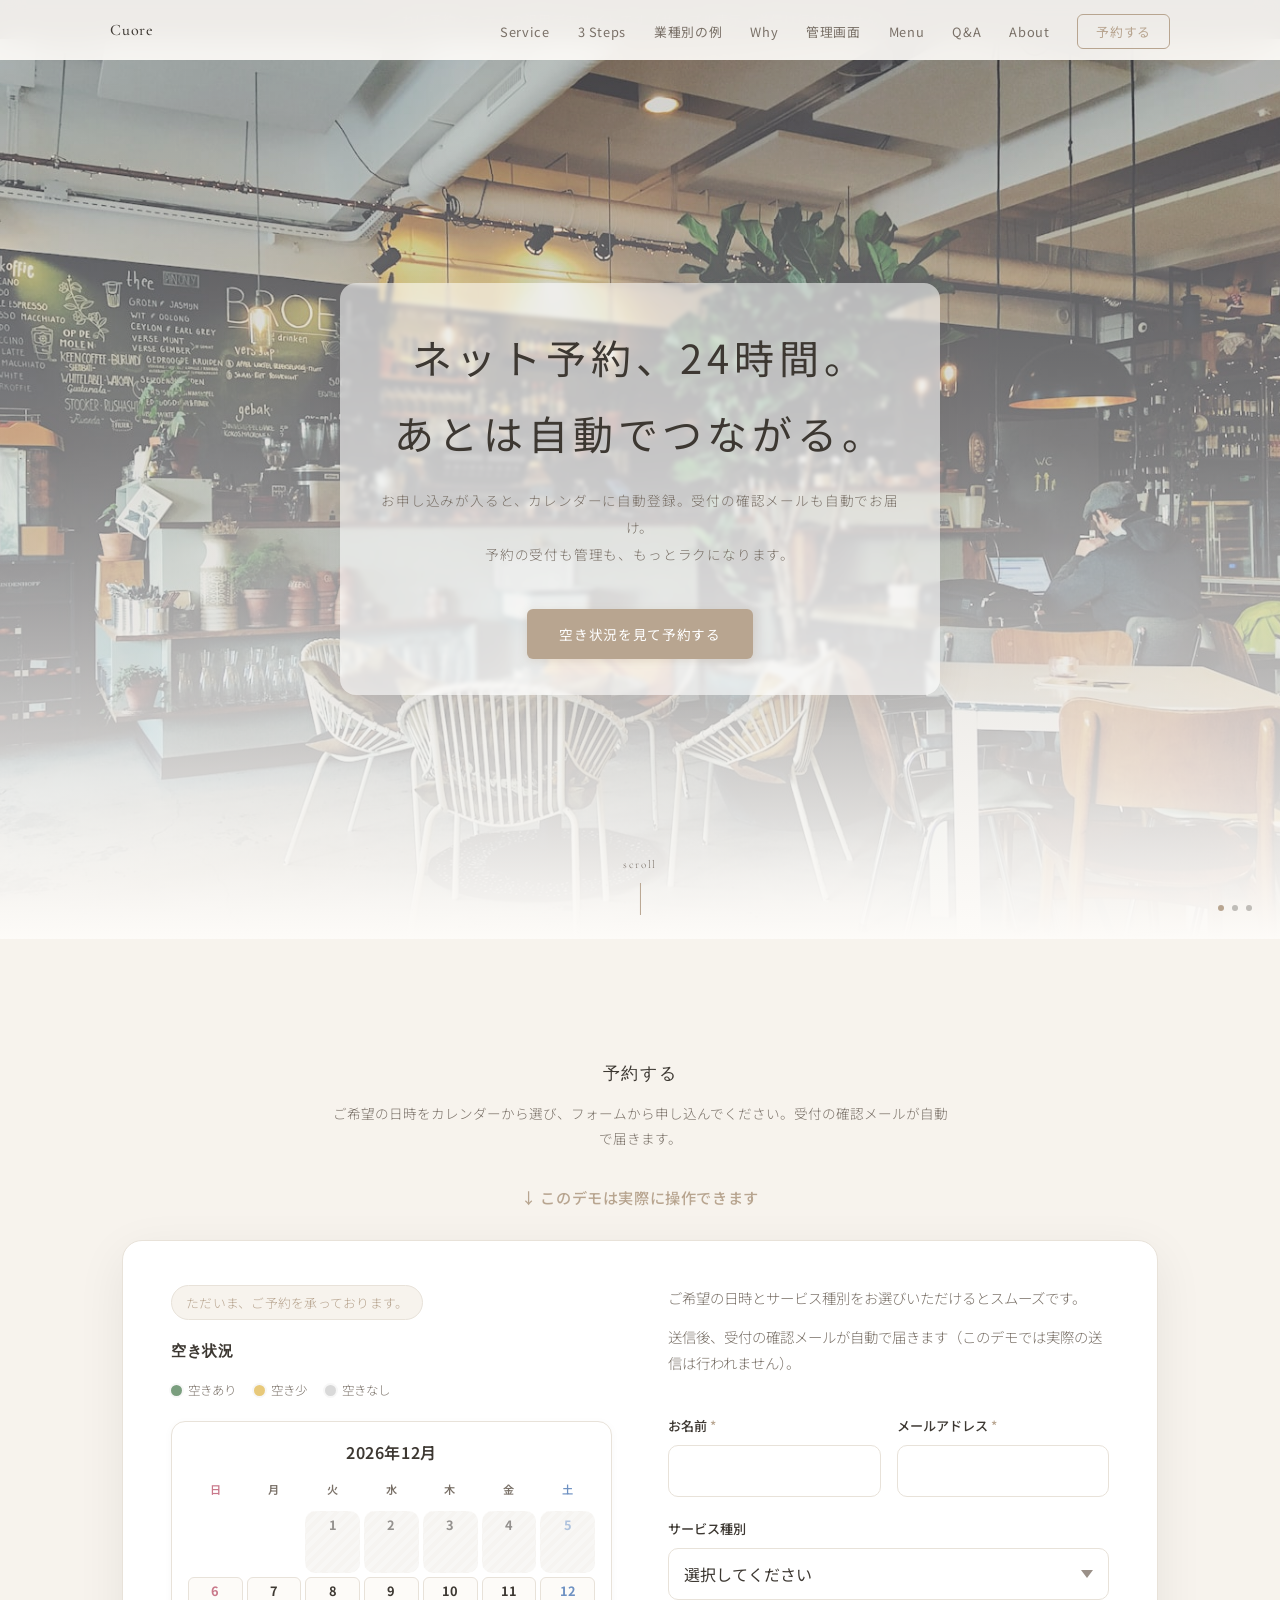
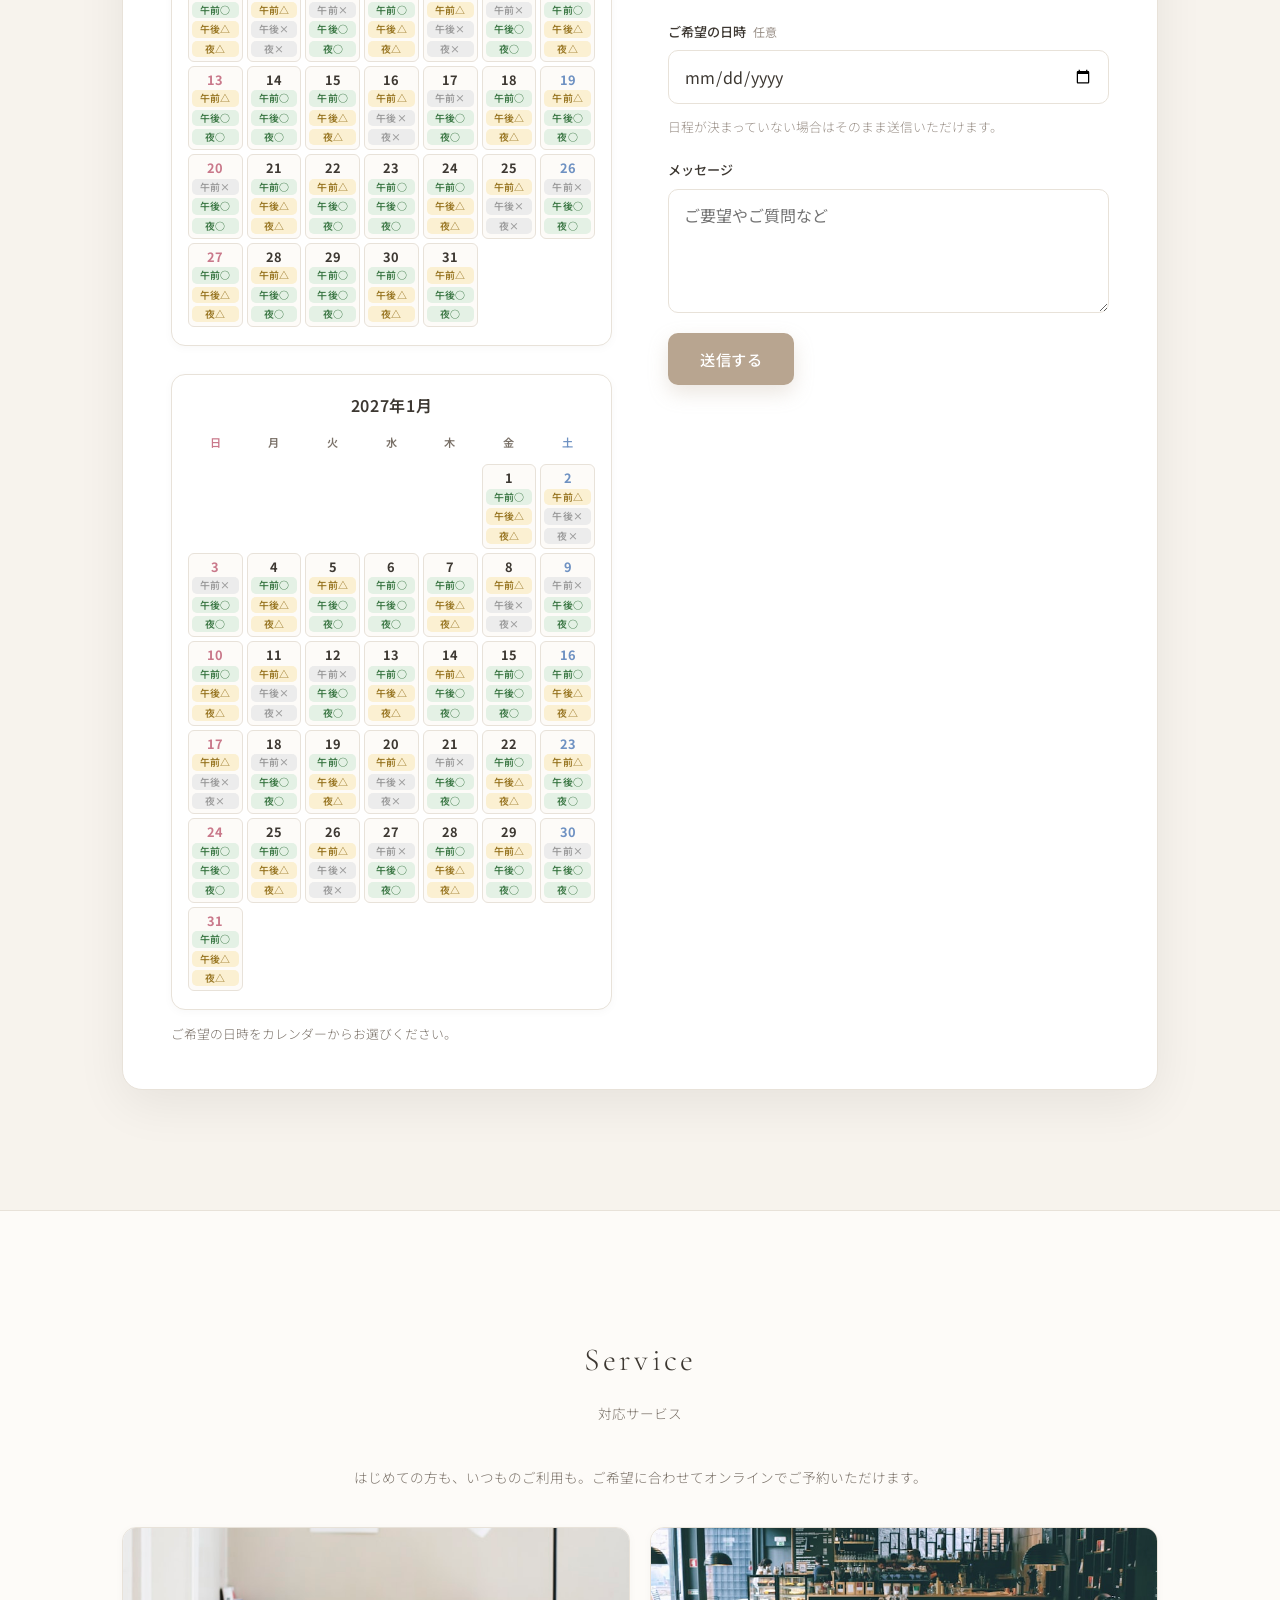
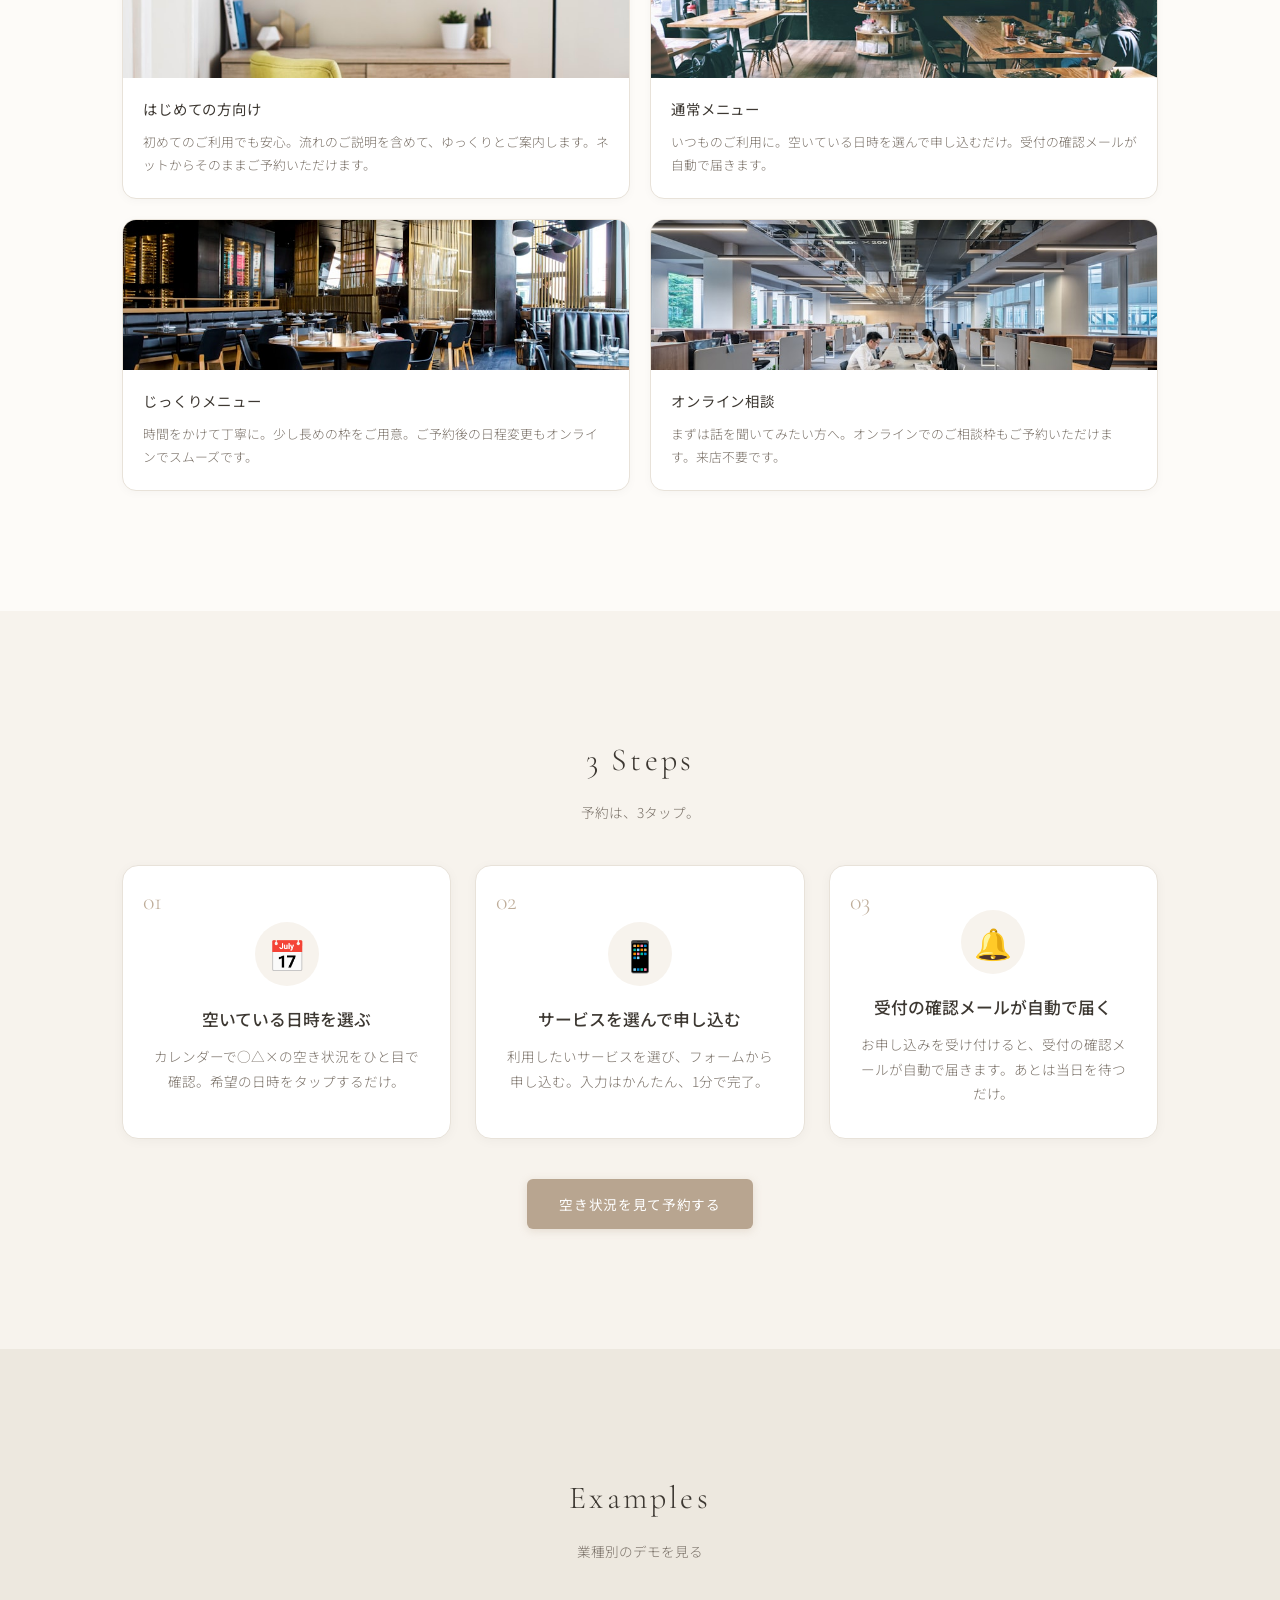
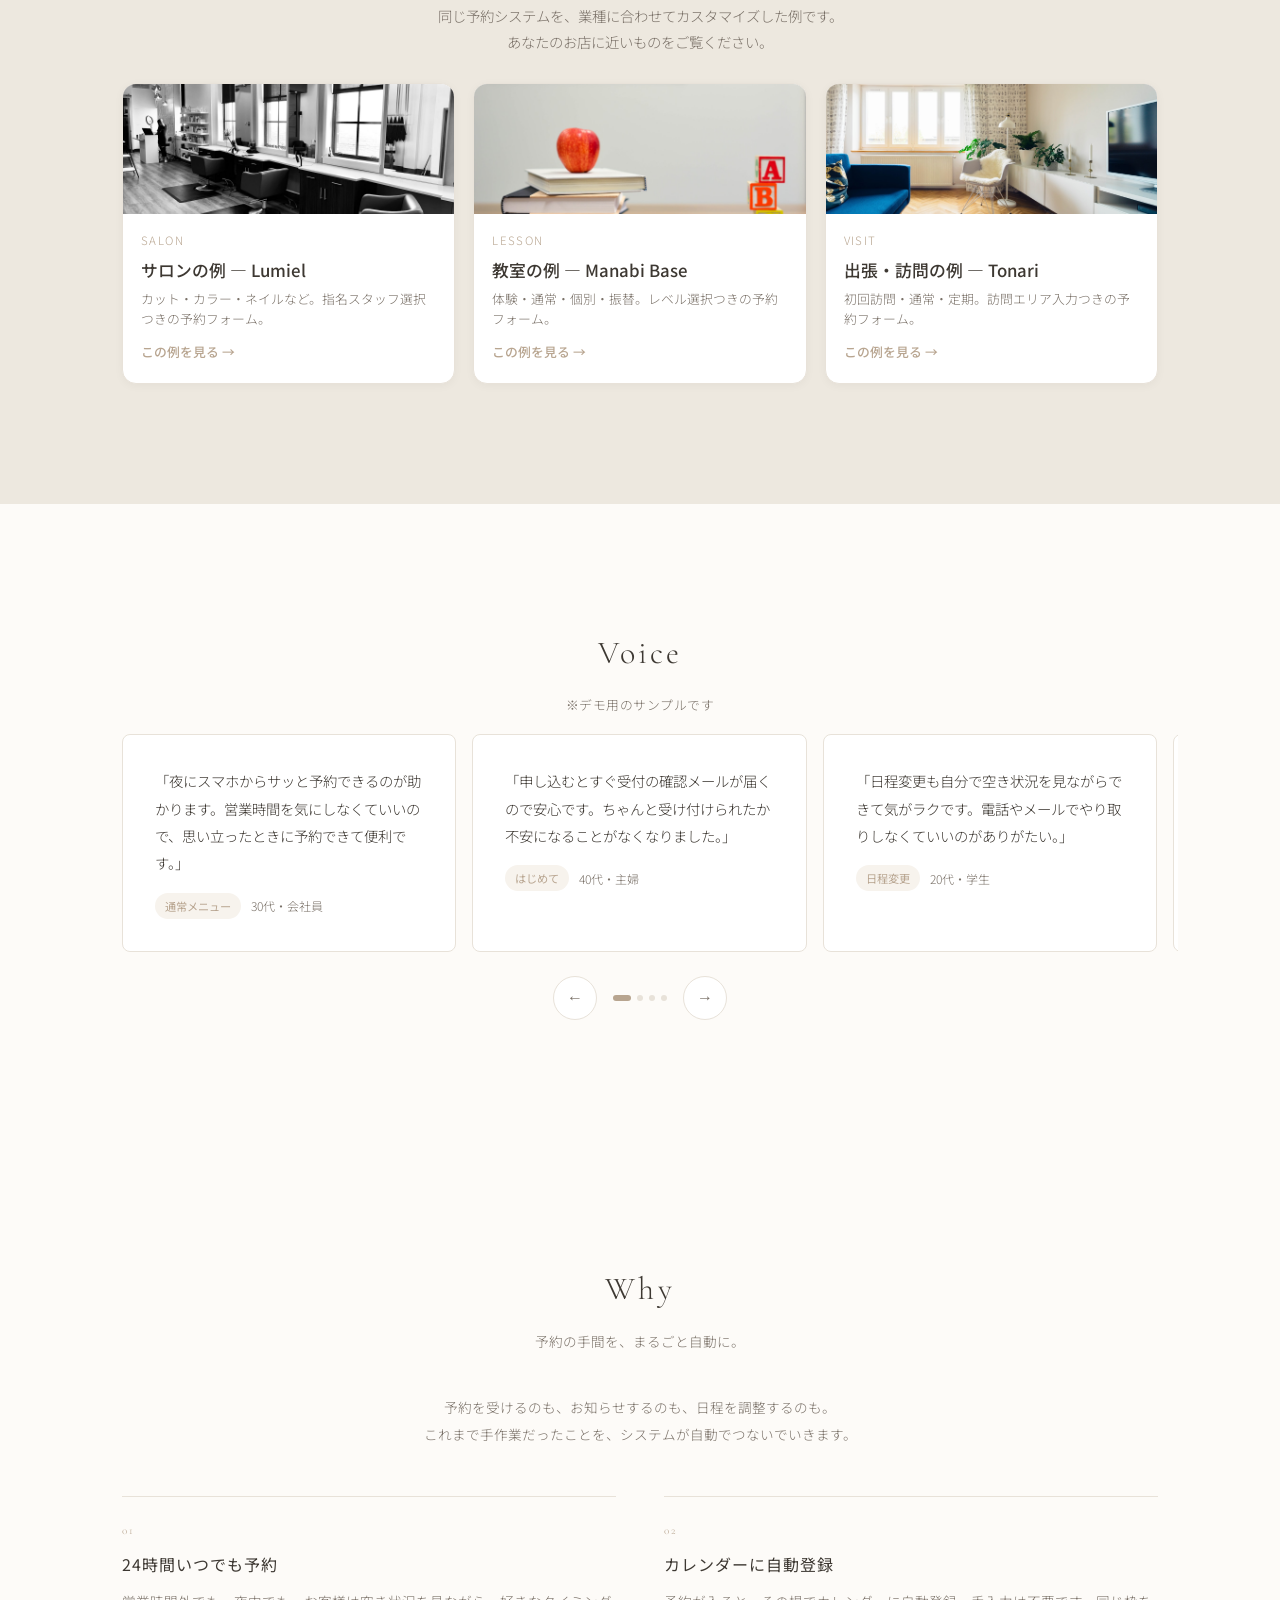
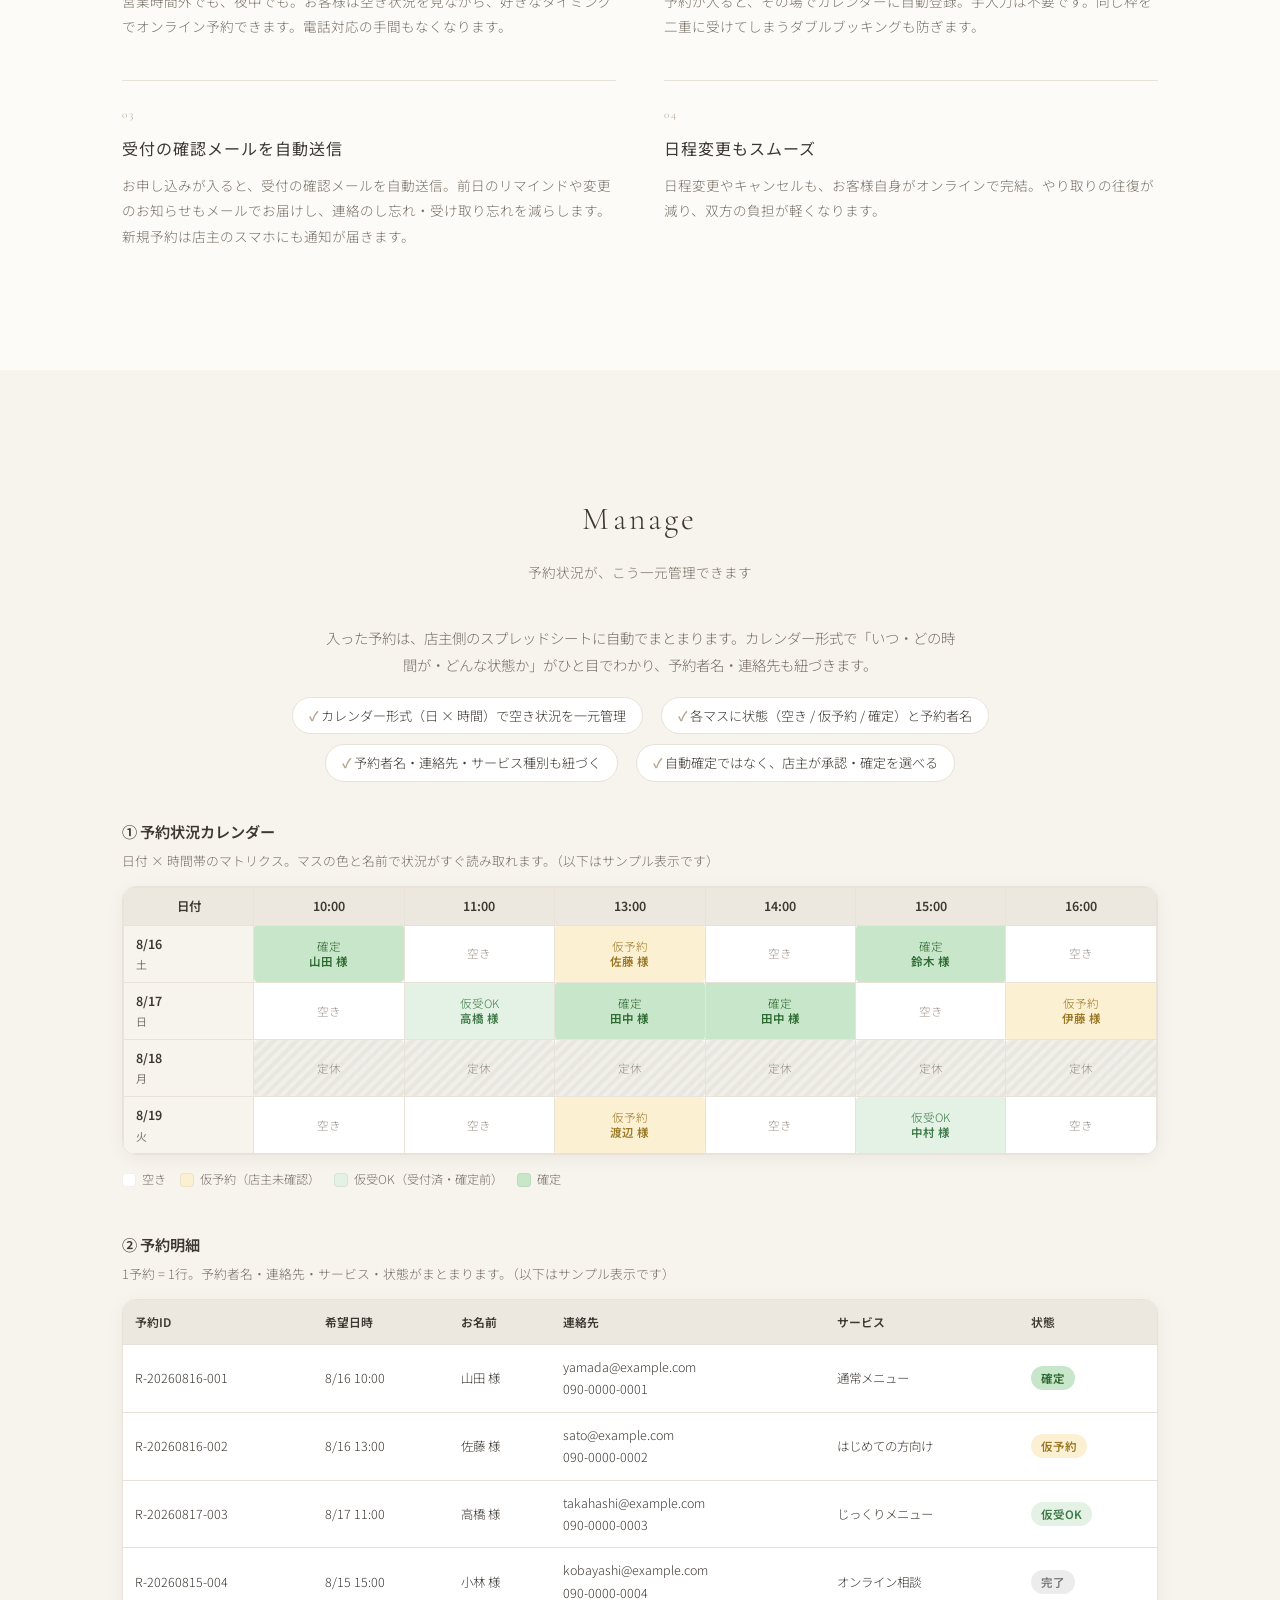
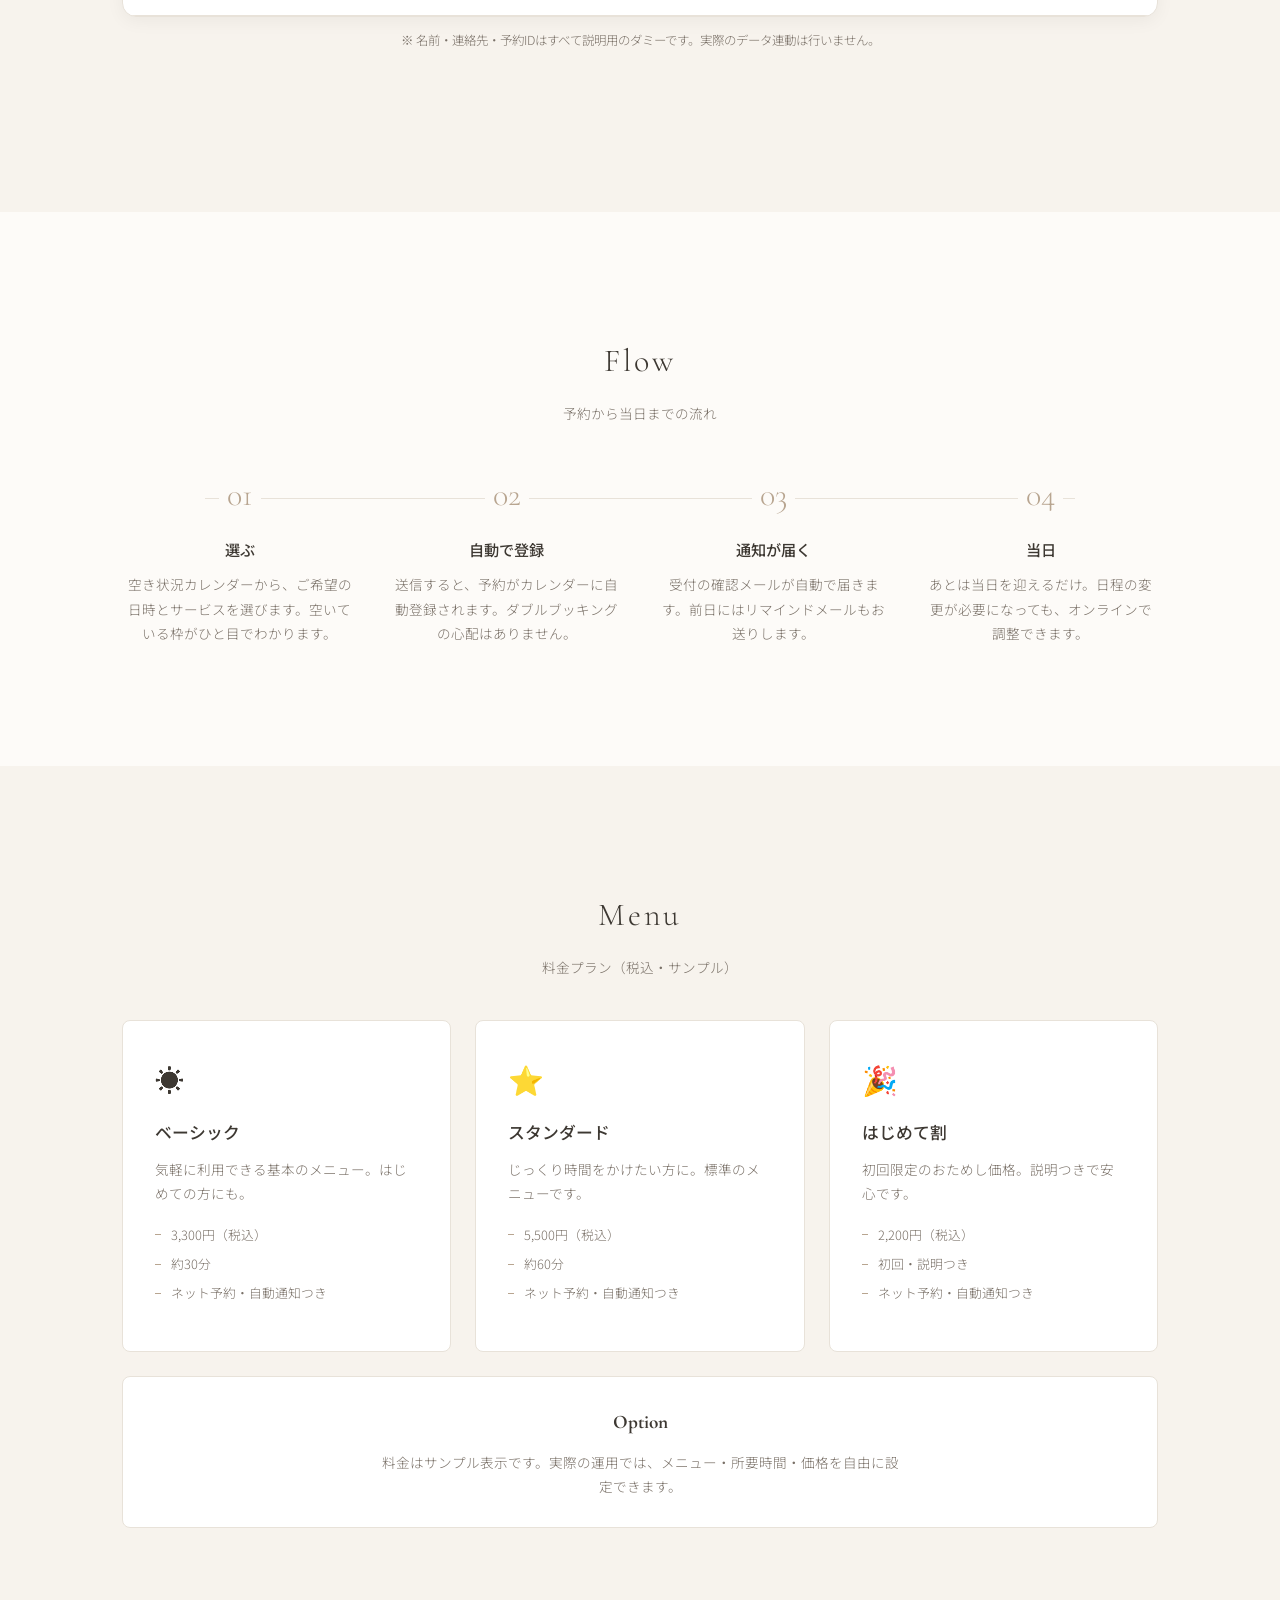
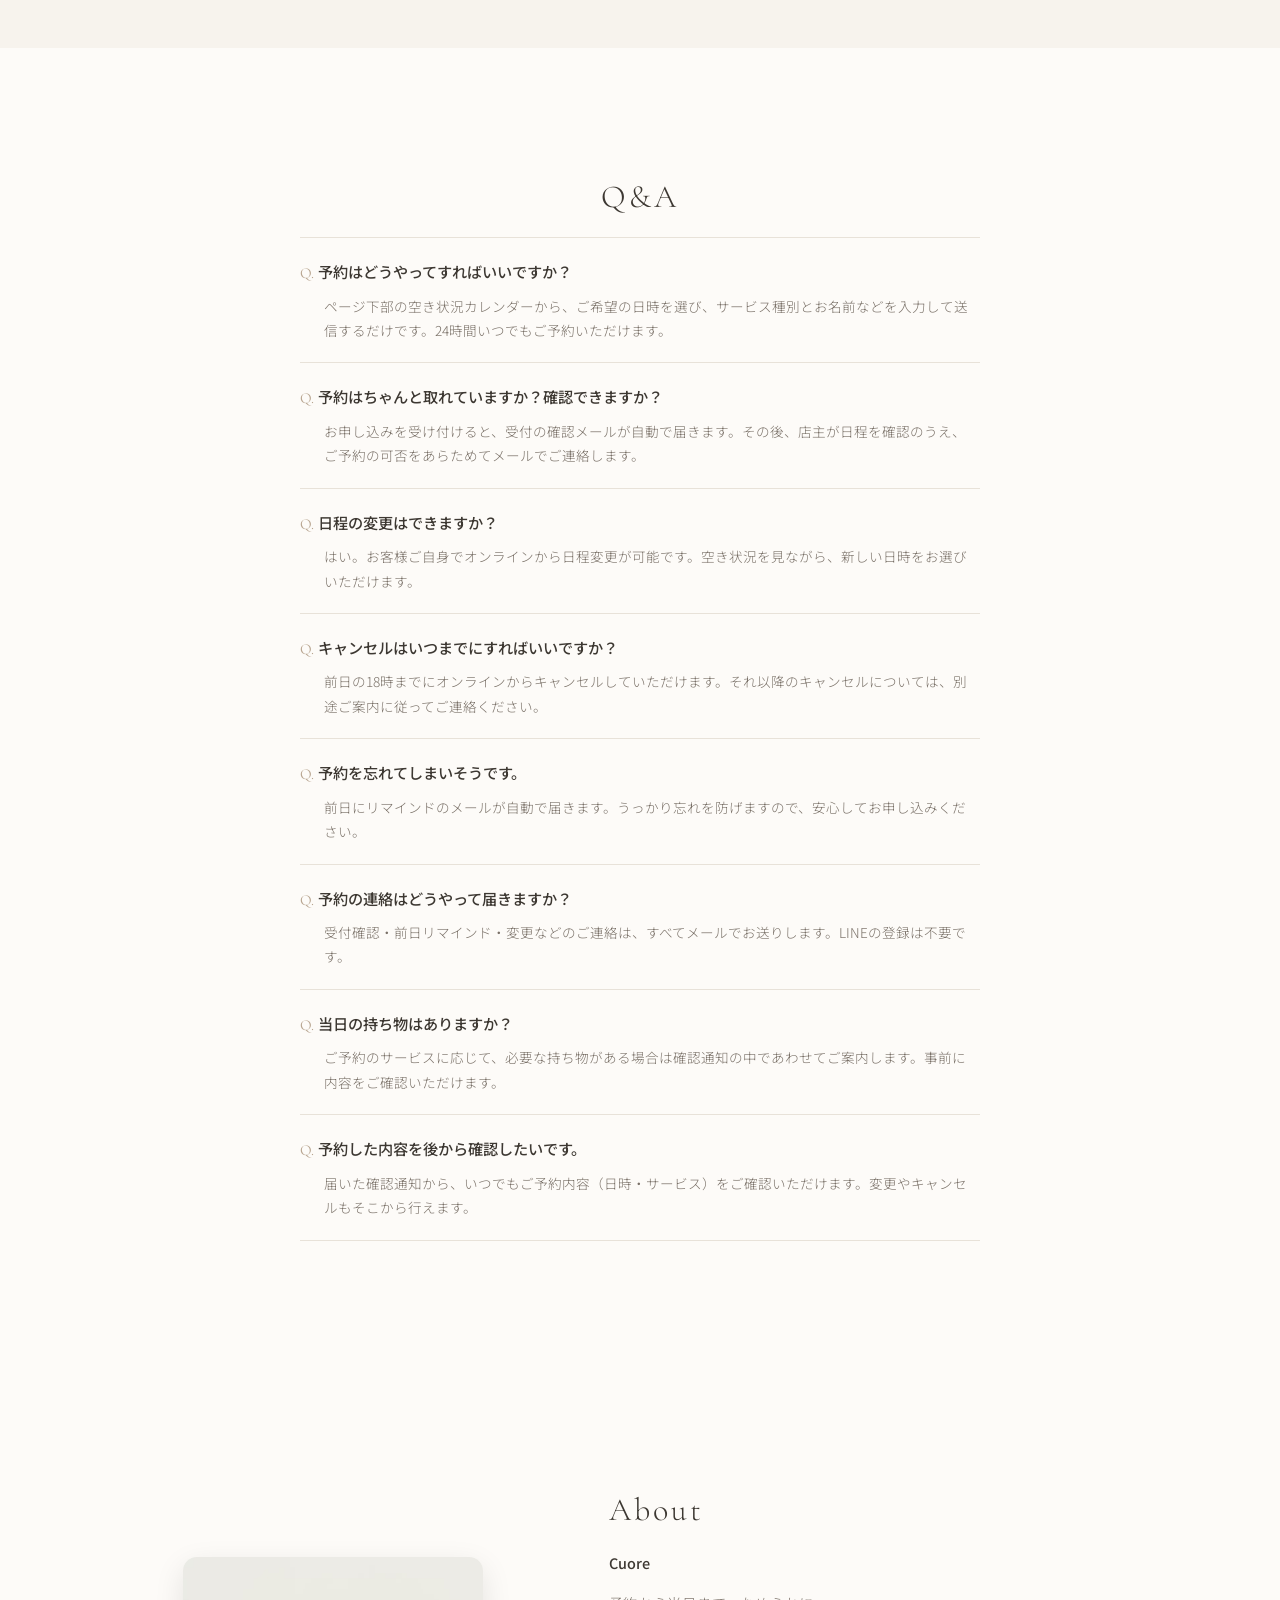
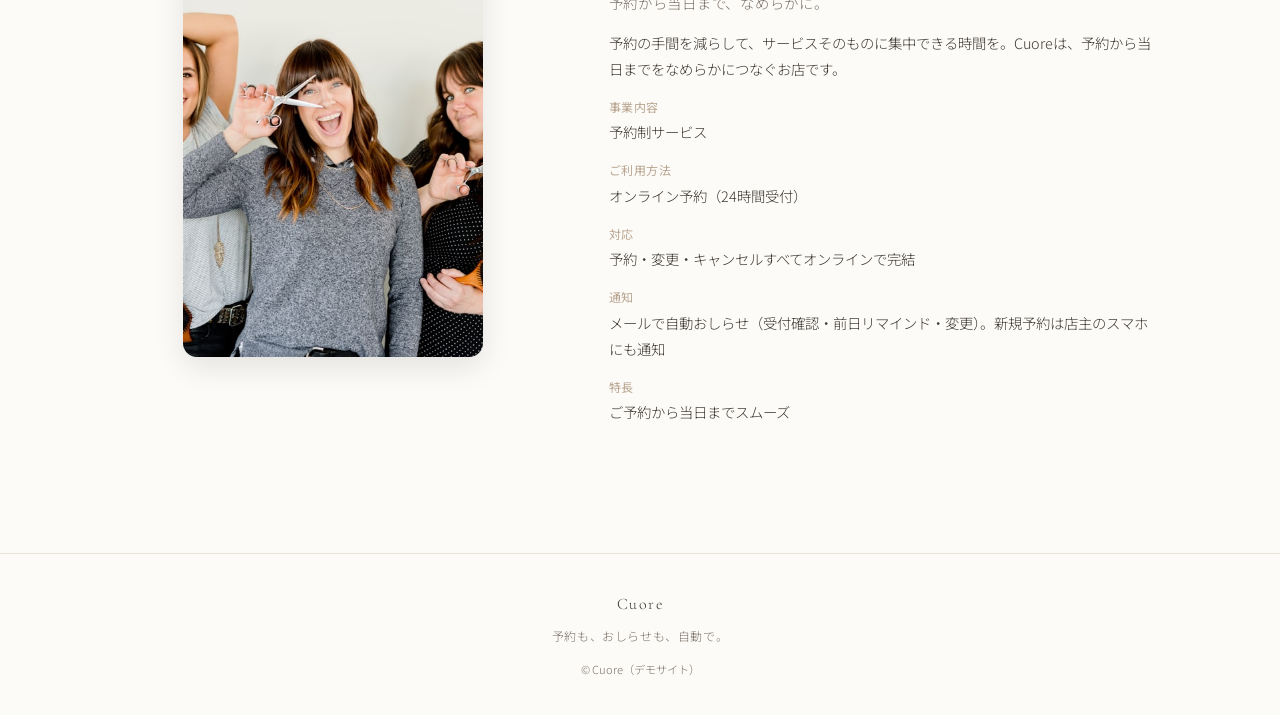
==== commit 7d0de537: "Add reservation-management preview + sheet design doc 買い手向けに「予約状況がこう一元管理できる」を見せる作り込み。  1. SHEET-DESI" ====
--- a/index.html
+++ b/index.html
@@ -31,6 +31,7 @@
         <li><a href="#gallery">3 Steps</a></li>
         <li><a href="#variants">業種別の例</a></li>
         <li><a href="#why">Why</a></li>
+        <li><a href="#manage">管理画面</a></li>
         <li><a href="#menu">Menu</a></li>
         <li><a href="#faq">Q&amp;A</a></li>
         <li><a href="#about">About</a></li>
@@ -305,6 +306,112 @@
           <h3 class="why-title">日程変更もスムーズ</h3>
           <p class="why-body">日程変更やキャンセルも、お客様自身がオンラインで完結。やり取りの往復が減り、双方の負担が軽くなります。</p>
         </div>
+      </div>
+    </div>
+  </section>
+
+  <!-- Manage preview：予約状況が、こう一元管理できます（静的見本） -->
+  <section id="manage" class="section manage" aria-label="予約管理画面の見本">
+    <div class="container">
+      <h2 class="section-label center">Manage</h2>
+      <p class="section-subtitle">予約状況が、こう一元管理できます</p>
+      <p class="manage-lead">入った予約は、店主側のスプレッドシートに自動でまとまります。カレンダー形式で「いつ・どの時間が・どんな状態か」がひと目でわかり、予約者名・連絡先も紐づきます。</p>
+      <ul class="manage-points">
+        <li>カレンダー形式（日 × 時間）で空き状況を一元管理</li>
+        <li>各マスに状態（空き / 仮予約 / 確定）と予約者名</li>
+        <li>予約者名・連絡先・サービス種別も紐づく</li>
+        <li>自動確定ではなく、店主が承認・確定を選べる</li>
+      </ul>
+
+      <div class="manage-block fade-in">
+        <p class="manage-caption">① 予約状況カレンダー</p>
+        <p class="manage-sub">日付 × 時間帯のマトリクス。マスの色と名前で状況がすぐ読み取れます。（以下はサンプル表示です）</p>
+        <div class="manage-scroll">
+          <table class="cal-matrix">
+            <thead>
+              <tr><th>日付</th><th>10:00</th><th>11:00</th><th>13:00</th><th>14:00</th><th>15:00</th><th>16:00</th></tr>
+            </thead>
+            <tbody>
+              <tr>
+                <td class="cal-day">8/16<small>土</small></td>
+                <td class="cell cell-fixed">確定<span class="nm">山田 様</span></td>
+                <td class="cell cell-free">空き</td>
+                <td class="cell cell-tmp">仮予約<span class="nm">佐藤 様</span></td>
+                <td class="cell cell-free">空き</td>
+                <td class="cell cell-fixed">確定<span class="nm">鈴木 様</span></td>
+                <td class="cell cell-free">空き</td>
+              </tr>
+              <tr>
+                <td class="cal-day">8/17<small>日</small></td>
+                <td class="cell cell-free">空き</td>
+                <td class="cell cell-okstaff">仮受OK<span class="nm">高橋 様</span></td>
+                <td class="cell cell-fixed">確定<span class="nm">田中 様</span></td>
+                <td class="cell cell-fixed">確定<span class="nm">田中 様</span></td>
+                <td class="cell cell-free">空き</td>
+                <td class="cell cell-tmp">仮予約<span class="nm">伊藤 様</span></td>
+              </tr>
+              <tr>
+                <td class="cal-day">8/18<small>月</small></td>
+                <td class="cell cell-closed">定休</td>
+                <td class="cell cell-closed">定休</td>
+                <td class="cell cell-closed">定休</td>
+                <td class="cell cell-closed">定休</td>
+                <td class="cell cell-closed">定休</td>
+                <td class="cell cell-closed">定休</td>
+              </tr>
+              <tr>
+                <td class="cal-day">8/19<small>火</small></td>
+                <td class="cell cell-free">空き</td>
+                <td class="cell cell-free">空き</td>
+                <td class="cell cell-tmp">仮予約<span class="nm">渡辺 様</span></td>
+                <td class="cell cell-free">空き</td>
+                <td class="cell cell-okstaff">仮受OK<span class="nm">中村 様</span></td>
+                <td class="cell cell-free">空き</td>
+              </tr>
+            </tbody>
+          </table>
+        </div>
+        <div class="manage-legend">
+          <span><i class="lg-sw lg-free"></i>空き</span>
+          <span><i class="lg-sw lg-tmp"></i>仮予約（店主未確認）</span>
+          <span><i class="lg-sw lg-ok"></i>仮受OK（受付済・確定前）</span>
+          <span><i class="lg-sw lg-fixed"></i>確定</span>
+        </div>
+      </div>
+
+      <div class="manage-block fade-in">
+        <p class="manage-caption">② 予約明細</p>
+        <p class="manage-sub">1予約 = 1行。予約者名・連絡先・サービス・状態がまとまります。（以下はサンプル表示です）</p>
+        <div class="manage-scroll">
+          <table class="detail-table">
+            <thead>
+              <tr><th>予約ID</th><th>希望日時</th><th>お名前</th><th>連絡先</th><th>サービス</th><th>状態</th></tr>
+            </thead>
+            <tbody>
+              <tr>
+                <td>R-20260816-001</td><td>8/16 10:00</td><td>山田 様</td>
+                <td>yamada@example.com<br>090-0000-0001</td><td>通常メニュー</td>
+                <td><span class="st st-fixed">確定</span></td>
+              </tr>
+              <tr>
+                <td>R-20260816-002</td><td>8/16 13:00</td><td>佐藤 様</td>
+                <td>sato@example.com<br>090-0000-0002</td><td>はじめての方向け</td>
+                <td><span class="st st-tmp">仮予約</span></td>
+              </tr>
+              <tr>
+                <td>R-20260817-003</td><td>8/17 11:00</td><td>高橋 様</td>
+                <td>takahashi@example.com<br>090-0000-0003</td><td>じっくりメニュー</td>
+                <td><span class="st st-ok">仮受OK</span></td>
+              </tr>
+              <tr>
+                <td>R-20260815-004</td><td>8/15 15:00</td><td>小林 様</td>
+                <td>kobayashi@example.com<br>090-0000-0004</td><td>オンライン相談</td>
+                <td><span class="st st-done">完了</span></td>
+              </tr>
+            </tbody>
+          </table>
+        </div>
+        <p class="manage-note">※ 名前・連絡先・予約IDはすべて説明用のダミーです。実際のデータ連動は行いません。</p>
       </div>
     </div>
   </section>
--- a/style.css
+++ b/style.css
@@ -2366,3 +2366,135 @@
 @media (min-width: 1024px) {
   .form-submit { width: auto; align-self: flex-start; }
 }
+
+/* ================================================================ */
+/* MANAGE PREVIEW — buyer-facing "こう一元管理できます" static sample */
+/* Status calendar matrix + reservation detail table (no live data) */
+/* ================================================================ */
+.manage { background: var(--color-bg-warm); }
+.manage-lead {
+  text-align: center;
+  font-size: .9rem;
+  color: var(--color-text-light);
+  line-height: 1.9;
+  max-width: 640px;
+  margin: 0 auto 8px;
+}
+.manage-points {
+  list-style: none;
+  margin: 18px auto 36px;
+  padding: 0;
+  display: flex;
+  flex-wrap: wrap;
+  justify-content: center;
+  gap: 10px 18px;
+  max-width: 720px;
+}
+.manage-points li {
+  font-size: .82rem;
+  color: var(--color-text);
+  background: var(--color-white);
+  border: 1px solid var(--color-border);
+  border-radius: 999px;
+  padding: 6px 16px;
+}
+.manage-points li::before { content: '✓ '; color: var(--color-accent); font-weight: 700; }
+
+.manage-block { margin-bottom: 40px; }
+.manage-caption {
+  font-size: .95rem;
+  font-weight: 600;
+  color: var(--color-text);
+  margin-bottom: 4px;
+}
+.manage-sub {
+  font-size: .8rem;
+  color: var(--color-text-light);
+  margin-bottom: 14px;
+}
+.manage-scroll {
+  overflow-x: auto;
+  -webkit-overflow-scrolling: touch;
+  border-radius: 14px;
+  border: 1px solid var(--color-border);
+  background: var(--color-white);
+  box-shadow: 0 4px 18px rgba(0,0,0,.05);
+}
+
+/* status calendar matrix */
+table.cal-matrix, table.detail-table {
+  border-collapse: collapse;
+  width: 100%;
+  min-width: 560px;
+  font-size: .78rem;
+}
+.cal-matrix th, .cal-matrix td {
+  border: 1px solid var(--color-border);
+  padding: 7px 6px;
+  text-align: center;
+  white-space: nowrap;
+}
+.cal-matrix thead th {
+  background: var(--color-bg-accent);
+  color: var(--color-text);
+  font-weight: 600;
+  position: sticky;
+  top: 0;
+}
+.cal-matrix .cal-day { font-weight: 600; background: var(--color-bg-warm); text-align: left; padding-left: 12px; }
+.cal-matrix .cal-day small { display: block; font-weight: 400; color: var(--color-text-light); font-size: .68rem; }
+.cell { font-size: .72rem; line-height: 1.3; border-radius: 4px; }
+.cell .nm { display: block; font-weight: 600; }
+.cell-free    { color: var(--color-muted); }
+.cell-tmp     { background: #FBF0D2; color: #9A7826; }
+.cell-okstaff { background: #E4F1E5; color: #3F7A48; }
+.cell-fixed   { background: #C8E6C9; color: #2E6B33; }
+.cell-closed  { background: repeating-linear-gradient(135deg,#f1efea,#f1efea 4px,#e9e6df 4px,#e9e6df 8px); color: var(--color-muted); }
+
+/* legend */
+.manage-legend {
+  display: flex;
+  flex-wrap: wrap;
+  gap: 14px;
+  margin: 14px 0 0;
+  font-size: .76rem;
+  color: var(--color-text-light);
+}
+.manage-legend span { display: inline-flex; align-items: center; gap: 6px; }
+.lg-sw { width: 14px; height: 14px; border-radius: 4px; border: 1px solid rgba(0,0,0,.06); display: inline-block; }
+.lg-free  { background: var(--color-white); }
+.lg-tmp   { background: #FBF0D2; }
+.lg-ok    { background: #E4F1E5; }
+.lg-fixed { background: #C8E6C9; }
+
+/* reservation detail table */
+.detail-table th, .detail-table td {
+  border-bottom: 1px solid var(--color-border);
+  padding: 11px 12px;
+  text-align: left;
+  white-space: nowrap;
+}
+.detail-table thead th {
+  background: var(--color-bg-accent);
+  font-weight: 600;
+  color: var(--color-text);
+  font-size: .74rem;
+}
+.detail-table tbody tr:hover { background: var(--color-bg-warm); }
+.detail-table .st {
+  display: inline-block;
+  font-size: .72rem;
+  font-weight: 600;
+  border-radius: 999px;
+  padding: 2px 10px;
+}
+.st-tmp   { background: #FBF0D2; color: #9A7826; }
+.st-ok    { background: #E4F1E5; color: #3F7A48; }
+.st-fixed { background: #C8E6C9; color: #2E6B33; }
+.st-done  { background: #ECECEC; color: #777; }
+.manage-note {
+  font-size: .78rem;
+  color: var(--color-text-light);
+  margin-top: 12px;
+  text-align: center;
+}
